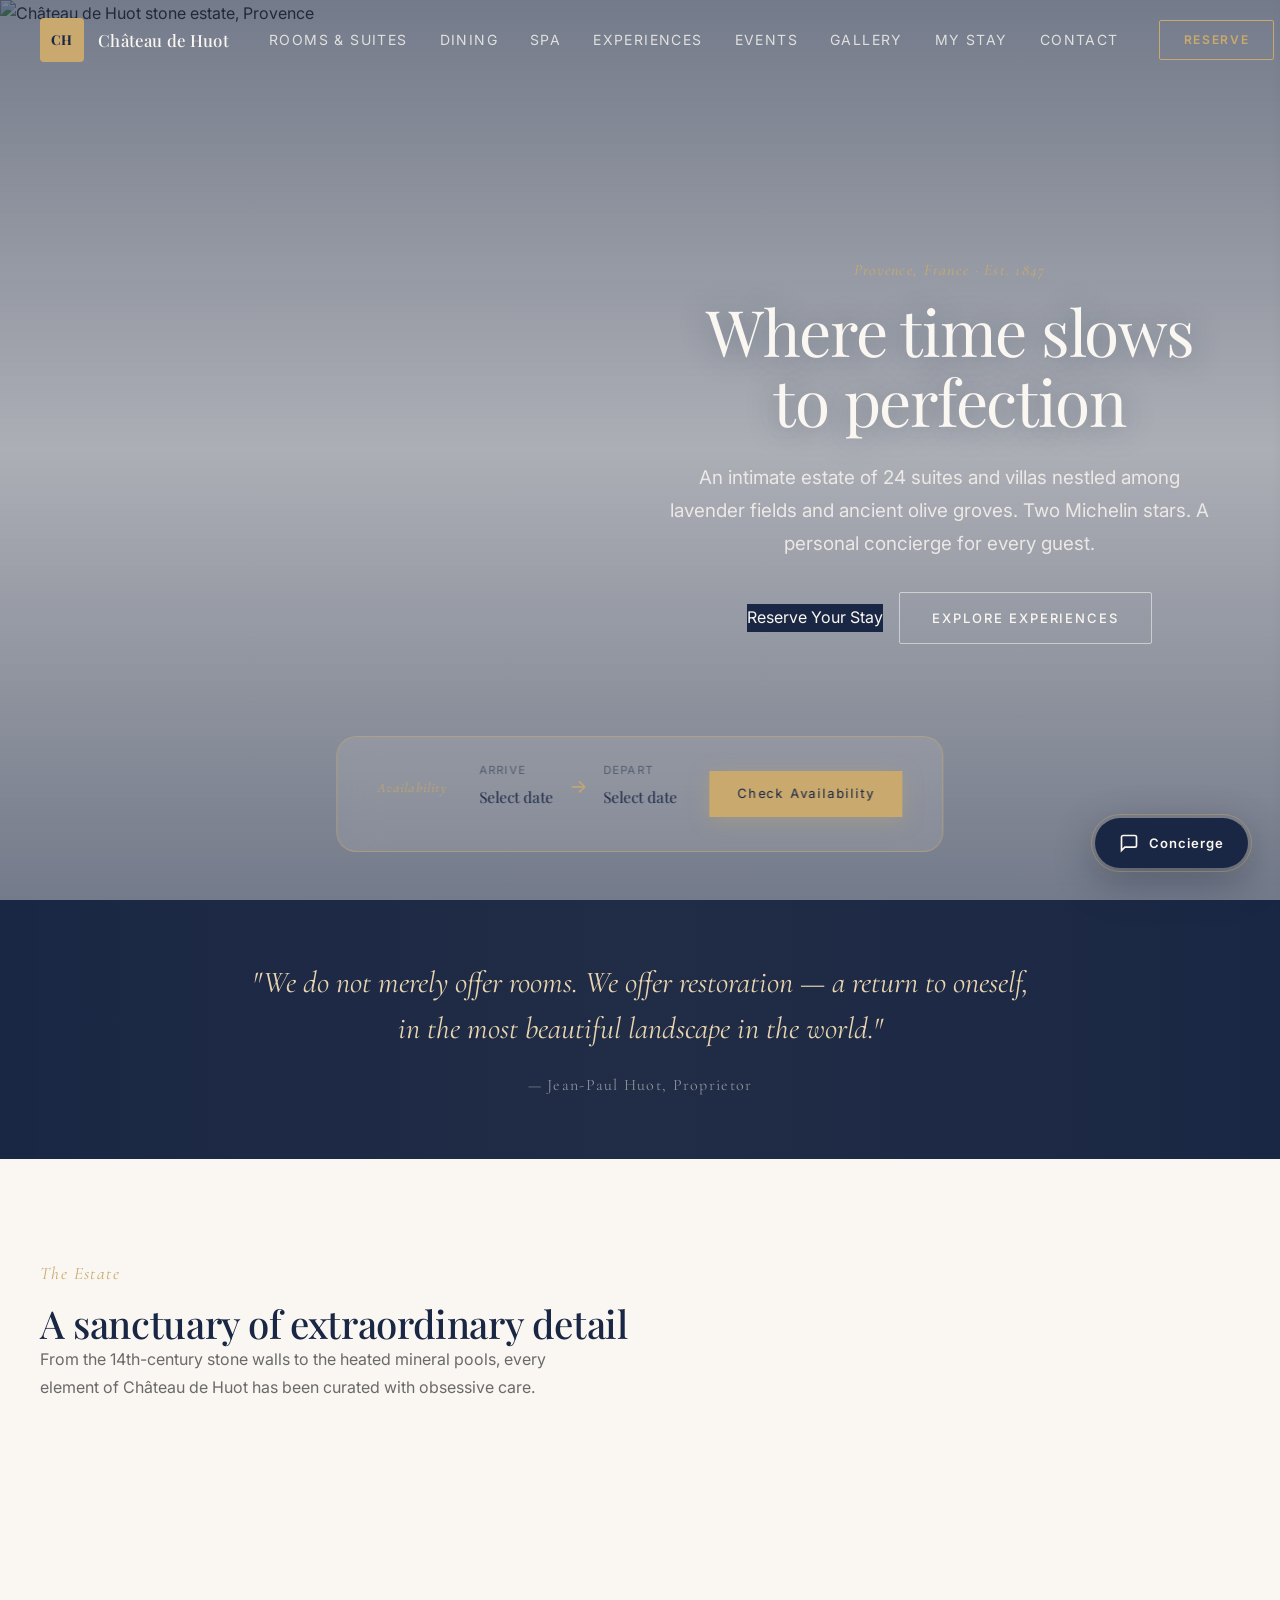
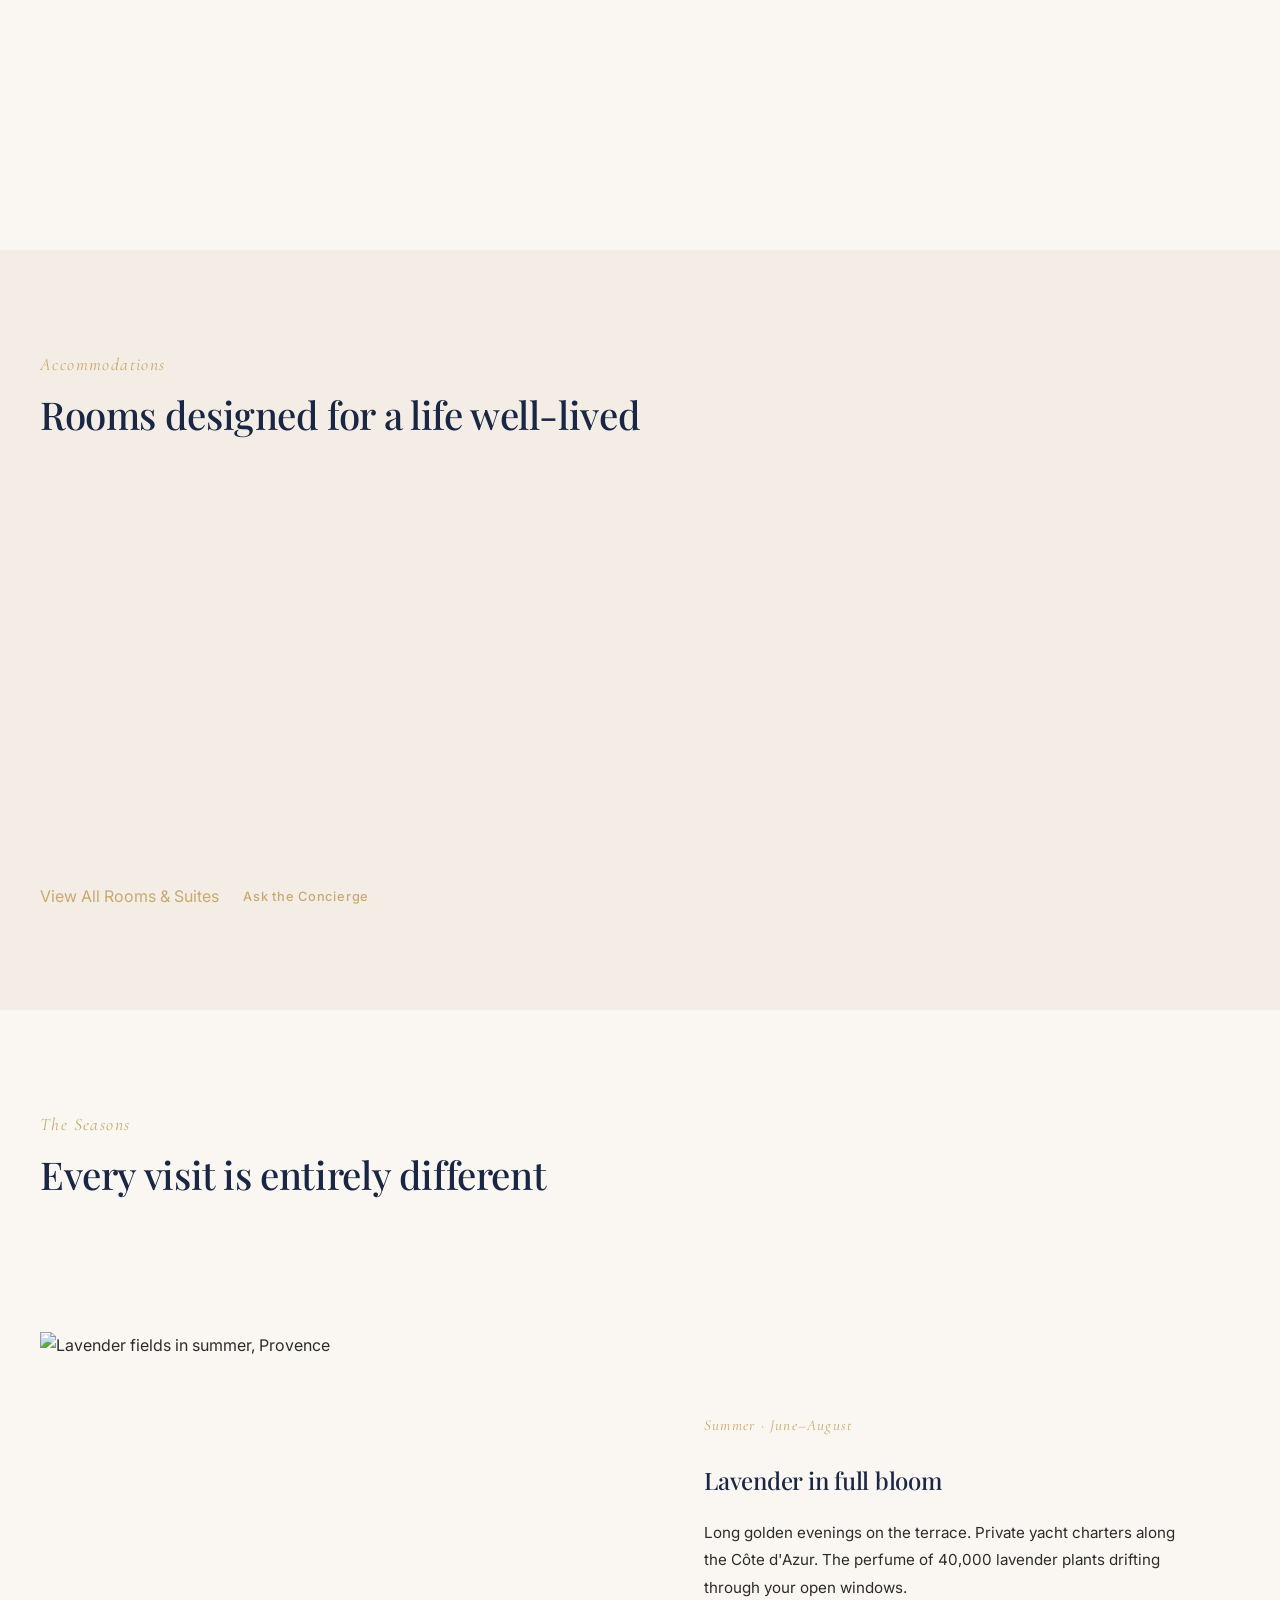
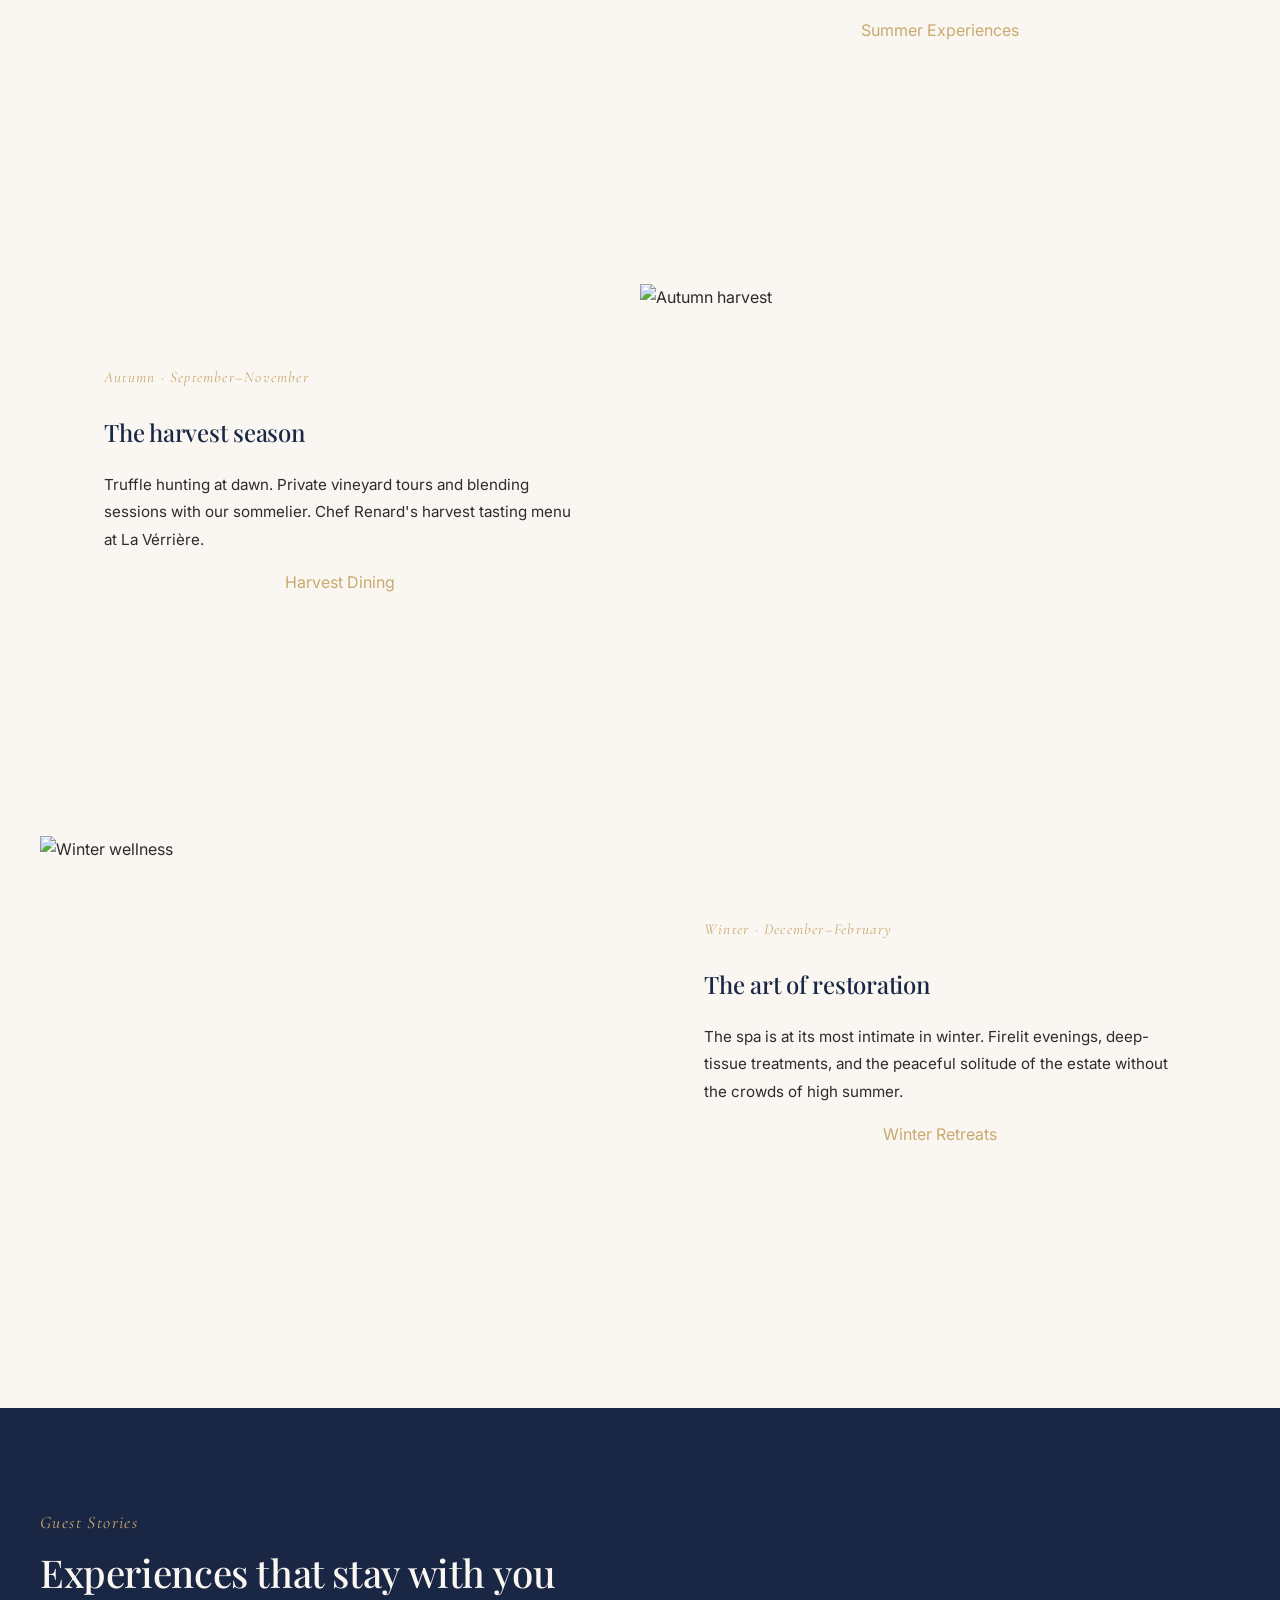
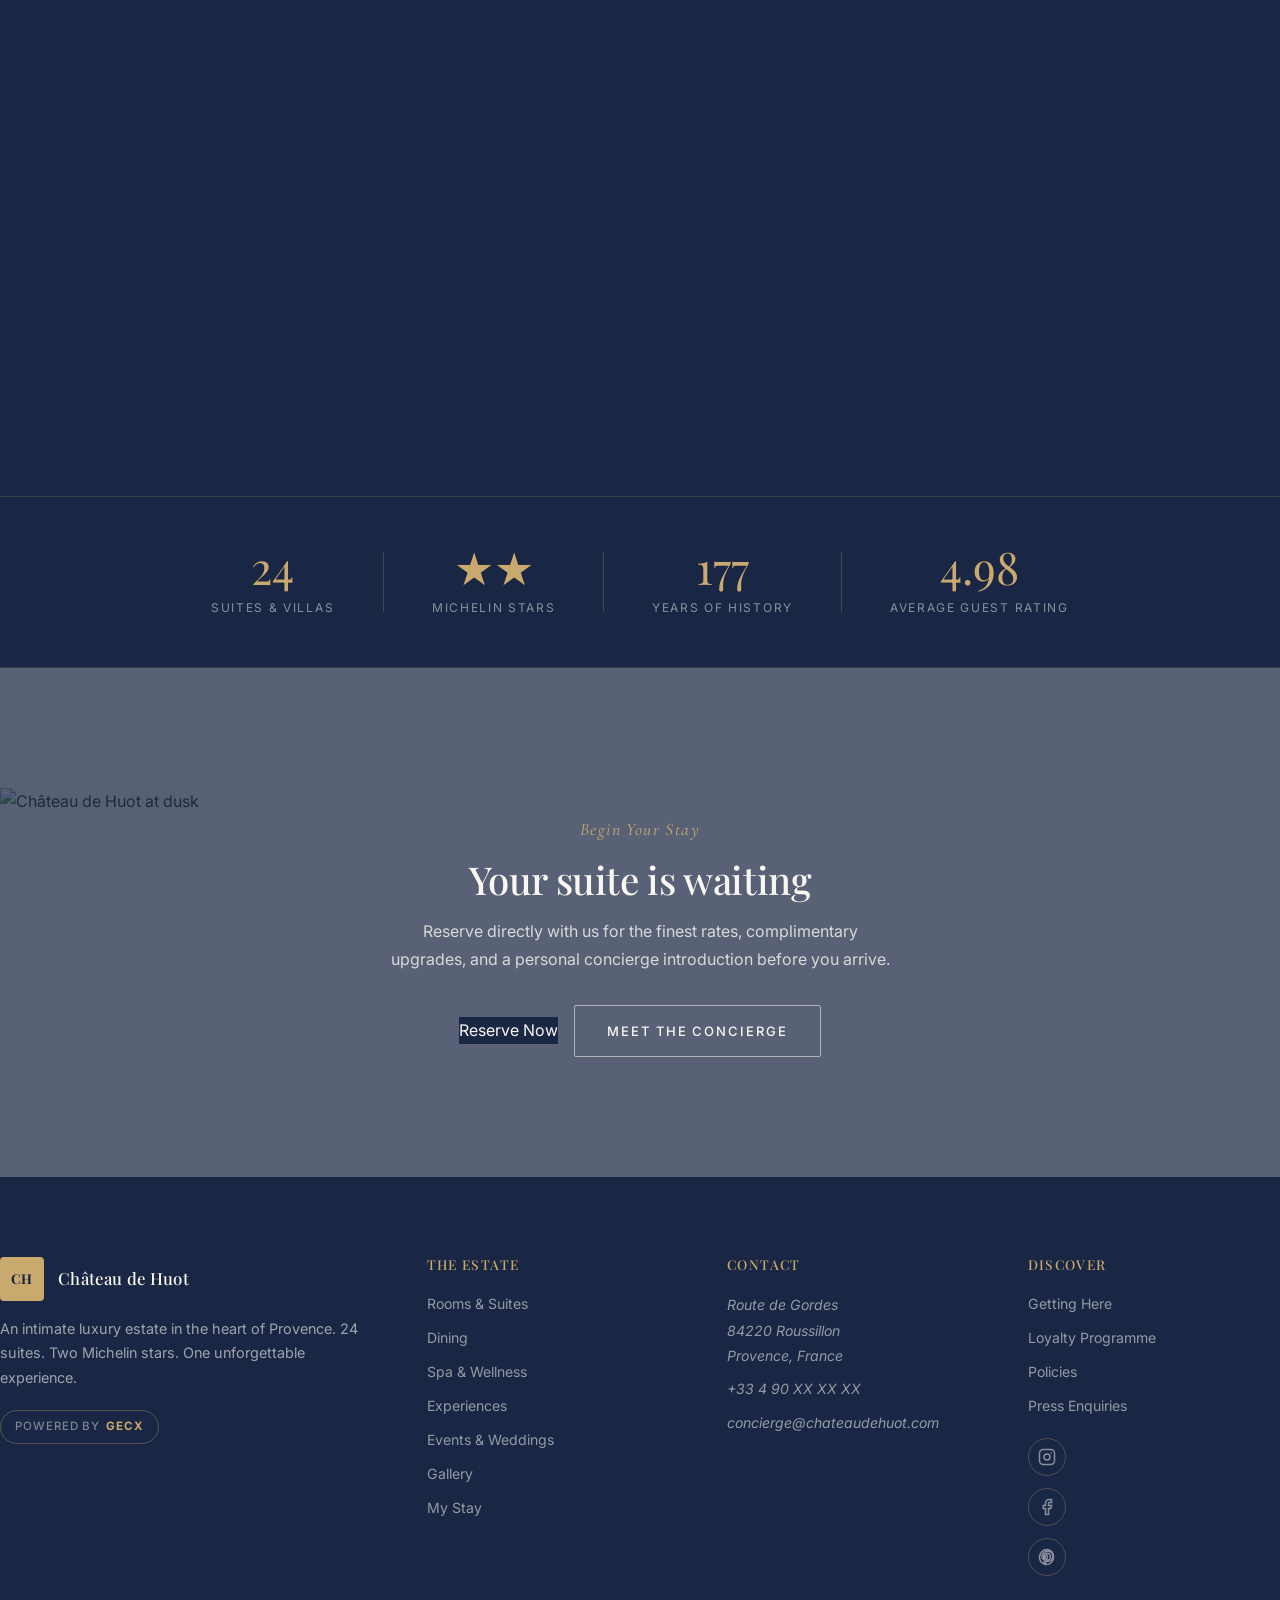
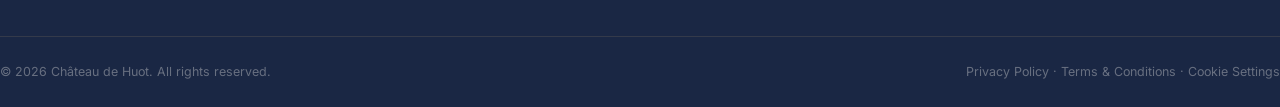
==== index.html @ 01749eaf "feat: Château de Huot demo v2 — 26 widgets, 10 flows, mystay dashboard, admin panel" ====
<!DOCTYPE html>
<html lang="en">
<head>
  <meta charset="UTF-8">
  <meta name="viewport" content="width=device-width, initial-scale=1.0">
  <title>Château de Huot — Luxury Estate, Provence</title>
  <meta name="description" content="An intimate luxury estate nestled in the hills of Provence. Timeless elegance, Michelin-starred dining, and personal concierge service.">
  <link rel="preconnect" href="https://fonts.googleapis.com">
  <link rel="preconnect" href="https://fonts.gstatic.com" crossorigin>
  <link href="https://fonts.googleapis.com/css2?family=Playfair+Display:ital,wght@0,400;0,500;0,700;1,400&family=Inter:wght@300;400;500;600&family=Cormorant+Garamond:ital,wght@0,400;0,600;1,400;1,600&display=swap" rel="stylesheet">
  <link rel="stylesheet" href="css/main.css">
  <link rel="stylesheet" href="css/components.css">
  <link rel="stylesheet" href="css/chat-widget.css">
  <link rel="stylesheet" href="css/animations.css">
</head>
<body>

  <!-- NAV -->
  <nav class="site-nav-wrapper" id="site-nav">
    <div class="nav-inner container">
      <a href="index.html" class="nav-logo">
        <span class="logo-mark">CH</span>
        <span class="logo-text">Château de Huot</span>
      </a>
      <div class="nav-links">
        <a href="rooms.html" class="nav-link">Rooms &amp; Suites</a>
        <a href="dining.html" class="nav-link">Dining</a>
        <a href="spa.html" class="nav-link">Spa</a>
        <a href="experiences.html" class="nav-link">Experiences</a>
        <a href="events.html" class="nav-link">Events</a>
        <a href="gallery.html" class="nav-link">Gallery</a>
        <a href="mystay.html" class="nav-link">My Stay</a>
        <a href="contact.html" class="nav-link">Contact</a>
      </div>
      <div class="nav-actions">
        <button class="nav-cta" data-flow="booking" data-quick="I'd like to reserve a room">Reserve</button>
        <button class="hamburger" aria-label="Menu">
          <span></span><span></span><span></span>
        </button>
      </div>
    </div>
    <div class="mobile-menu">
      <a href="rooms.html">Rooms &amp; Suites</a>
      <a href="dining.html">Dining</a>
      <a href="spa.html">Spa</a>
      <a href="experiences.html">Experiences</a>
      <a href="events.html">Events</a>
      <a href="gallery.html">Gallery</a>
      <a href="mystay.html">My Stay</a>
      <a href="contact.html">Contact</a>
      <button class="btn-gold" data-flow="booking" data-quick="I'd like to reserve a room" style="margin-top:16px;width:100%">Reserve Now</button>
    </div>
  </nav>

  <!-- HERO -->
  <section class="hero-section">
    <div class="parallax-img hero-bg">
      <img src="https://images.unsplash.com/photo-1600011689032-8b628b8a8747?w=1600&q=85&fit=crop" alt="Château de Huot stone estate, Provence">
    </div>
    <div class="hero-grain"></div>
    <div class="hero-overlay"></div>
    <div class="hero-content">
      <p class="hero-eyebrow">Provence, France · Est. 1847</p>
      <h1 class="hero-title">Where time slows<br>to perfection</h1>
      <p class="hero-subtitle" style="font-size:1.18rem">An intimate estate of 24 suites and villas nestled among lavender fields and ancient olive groves. Two Michelin stars. A personal concierge for every guest.</p>
      <div class="hero-actions">
        <button class="btn-primary" data-flow="booking" data-quick="I'd like to reserve a suite">Reserve Your Stay</button>
        <button class="btn-outline-light" data-flow="concierge" data-quick="What should I do during my stay?">Explore Experiences</button>
      </div>
    </div>
    <div class="hero-availability-card">
      <p class="avail-label">Availability</p>
      <div class="avail-dates">
        <div class="avail-date-field">
          <span class="avail-date-label">Arrive</span>
          <span class="avail-date-val">Select date</span>
        </div>
        <div class="avail-sep">→</div>
        <div class="avail-date-field">
          <span class="avail-date-label">Depart</span>
          <span class="avail-date-val">Select date</span>
        </div>
      </div>
      <button class="btn-gold" data-flow="booking" data-quick="Check availability for my dates">Check Availability</button>
    </div>
  </section>

  <!-- WELCOME STRIP -->
  <section class="welcome-strip">
    <div class="container">
      <p class="welcome-quote">"We do not merely offer rooms. We offer restoration — a return to oneself, in the most beautiful landscape in the world."</p>
      <p class="welcome-sig">— Jean-Paul Huot, Proprietor</p>
    </div>
  </section>

  <!-- PROPERTY OVERVIEW -->
  <section class="section property-overview">
    <div class="container">
      <div class="section-header reveal">
        <p class="section-label">The Estate</p>
        <h2>A sanctuary of extraordinary detail</h2>
        <p class="section-sub">From the 14th-century stone walls to the heated mineral pools, every element of Château de Huot has been curated with obsessive care.</p>
      </div>
      <div class="grid-3 gsap-stagger">
        <div class="feature-card">
          <div class="feature-icon">
            <svg width="32" height="32" viewBox="0 0 32 32" fill="none"><circle cx="16" cy="16" r="15" stroke="currentColor" stroke-width="1.5"/><path d="M8 20C8 20 10 16 16 16C22 16 24 20 24 20" stroke="currentColor" stroke-width="1.5" stroke-linecap="round"/><circle cx="16" cy="11" r="3" stroke="currentColor" stroke-width="1.5"/></svg>
          </div>
          <h3>24 Suites &amp; Villas</h3>
          <p>Each accommodation is entirely unique — from the private-pool Riviera Suite to the two-bedroom Garden Villa with its own walled terrace.</p>
        </div>
        <div class="feature-card">
          <div class="feature-icon">
            <svg width="32" height="32" viewBox="0 0 32 32" fill="none"><path d="M6 26V16L16 6L26 16V26" stroke="currentColor" stroke-width="1.5" stroke-linejoin="round"/><rect x="12" y="18" width="8" height="8" stroke="currentColor" stroke-width="1.5"/></svg>
          </div>
          <h3>Château Spa</h3>
          <p>3,000 sqm of wellness including thermal pools, hammam, Himalayan salt rooms, and a full menu of bespoke treatments using Provençal botanicals.</p>
        </div>
        <div class="feature-card">
          <div class="feature-icon">
            <svg width="32" height="32" viewBox="0 0 32 32" fill="none"><path d="M4 22L16 6L28 22" stroke="currentColor" stroke-width="1.5" stroke-linejoin="round"/><path d="M10 22V15H22V22" stroke="currentColor" stroke-width="1.5" stroke-linejoin="round"/></svg>
          </div>
          <h3>La Vérrière ★★</h3>
          <p>Two Michelin stars. Chef Émile Renard's seasonal tasting menu celebrates the ingredients of Provence with techniques refined across three continents.</p>
        </div>
      </div>
    </div>
  </section>

  <!-- ROOMS PREVIEW -->
  <section class="section rooms-preview" style="background:var(--stone-light)">
    <div class="container">
      <div class="section-header reveal">
        <p class="section-label">Accommodations</p>
        <h2>Rooms designed for a life well-lived</h2>
      </div>
      <div class="grid-3 gsap-stagger">
        <div class="room-card hover-lift">
          <div class="room-card-img hover-zoom">
            <img src="https://images.unsplash.com/photo-1631049307264-da0ec9d70304?w=800&q=80&fit=crop" alt="Riviera Suite">
            <span class="room-tag">Most requested</span>
          </div>
          <div class="room-card-body">
            <h3>Riviera Suite</h3>
            <p>Private plunge pool · Sea view · 72 sqm</p>
            <div class="room-card-footer">
              <span class="room-price">From <strong>€1,450</strong>/night</span>
              <button class="btn-text" data-flow="booking" data-quick="Tell me about the Riviera Suite">Enquire →</button>
            </div>
          </div>
        </div>
        <div class="room-card hover-lift">
          <div class="room-card-img hover-zoom">
            <img src="https://images.unsplash.com/photo-1582719478250-c89cae4dc85b?w=800&q=80&fit=crop" alt="Garden Villa">
            <span class="room-tag">Families</span>
          </div>
          <div class="room-card-body">
            <h3>Garden Villa</h3>
            <p>Private walled garden · 2 bedrooms · 95 sqm</p>
            <div class="room-card-footer">
              <span class="room-price">From <strong>€1,150</strong>/night</span>
              <button class="btn-text" data-flow="booking" data-quick="Tell me about the Garden Villa">Enquire →</button>
            </div>
          </div>
        </div>
        <div class="room-card hover-lift">
          <div class="room-card-img hover-zoom">
            <img src="https://images.unsplash.com/photo-1611892440504-42a792e24d32?w=800&q=80&fit=crop" alt="Atelier Loft">
            <span class="room-tag">Boutique</span>
          </div>
          <div class="room-card-body">
            <h3>Atelier Loft</h3>
            <p>Harbor view · Loft design · 58 sqm</p>
            <div class="room-card-footer">
              <span class="room-price">From <strong>€980</strong>/night</span>
              <button class="btn-text" data-flow="booking" data-quick="Tell me about the Atelier Loft">Enquire →</button>
            </div>
          </div>
        </div>
      </div>
      <div class="section-cta reveal">
        <a href="rooms.html" class="btn-outline">View All Rooms &amp; Suites</a>
        <button class="btn-text-gold" data-flow="booking" data-quick="Help me choose the right room">Ask the Concierge</button>
      </div>
    </div>
  </section>

  <!-- SEASONAL HIGHLIGHTS -->
  <section class="section seasonal">
    <div class="container">
      <div class="section-header reveal">
        <p class="section-label">The Seasons</p>
        <h2>Every visit is entirely different</h2>
      </div>
      <div class="alt-rows">
        <div class="alt-row reveal">
          <div class="alt-row-img hover-zoom">
            <img src="https://images.unsplash.com/photo-1499578124509-1611b77778c8?w=900&q=80&fit=crop" alt="Lavender fields in summer, Provence">
          </div>
          <div class="alt-row-content">
            <p class="section-label">Summer · June–August</p>
            <h3>Lavender in full bloom</h3>
            <p>Long golden evenings on the terrace. Private yacht charters along the Côte d'Azur. The perfume of 40,000 lavender plants drifting through your open windows.</p>
            <button class="btn-outline" data-flow="concierge" data-quick="What summer experiences are available?">Summer Experiences</button>
          </div>
        </div>
        <div class="alt-row alt-row--reverse reveal">
          <div class="alt-row-img hover-zoom">
            <img src="https://images.unsplash.com/photo-1504280390367-361c6d9f38f4?w=900&q=80&fit=crop" alt="Autumn harvest">
          </div>
          <div class="alt-row-content">
            <p class="section-label">Autumn · September–November</p>
            <h3>The harvest season</h3>
            <p>Truffle hunting at dawn. Private vineyard tours and blending sessions with our sommelier. Chef Renard's harvest tasting menu at La Vérrière.</p>
            <button class="btn-outline" data-flow="dining" data-quick="Tell me about the autumn harvest menu">Harvest Dining</button>
          </div>
        </div>
        <div class="alt-row reveal">
          <div class="alt-row-img hover-zoom">
            <img src="https://images.unsplash.com/photo-1540555700478-4be289fbecef?w=900&q=80&fit=crop" alt="Winter wellness">
          </div>
          <div class="alt-row-content">
            <p class="section-label">Winter · December–February</p>
            <h3>The art of restoration</h3>
            <p>The spa is at its most intimate in winter. Firelit evenings, deep-tissue treatments, and the peaceful solitude of the estate without the crowds of high summer.</p>
            <button class="btn-outline" data-flow="spa" data-quick="Tell me about winter spa retreats">Winter Retreats</button>
          </div>
        </div>
      </div>
    </div>
  </section>

  <!-- TESTIMONIALS -->
  <section class="section testimonials" style="background:var(--navy)">
    <div class="container">
      <div class="section-header reveal" style="--heading-color:#FAF7F2">
        <p class="section-label" style="color:var(--gold)">Guest Stories</p>
        <h2 style="color:var(--cream)">Experiences that stay with you</h2>
      </div>
      <div class="grid-3 gsap-stagger gsap-testimonials">
        <div class="testimonial-card">
          <div class="stars">★★★★★</div>
          <p class="testimonial-quote">"The most transcendent stay of my life. Every detail anticipates what you need before you know you need it. The staff remember your name, your preferences, your stories."</p>
          <div class="testimonial-guest">
            <div class="guest-avatar">SM</div>
            <div>
              <p class="guest-name">Sophie M.</p>
              <p class="guest-meta">Paris · Riviera Suite · June 2025</p>
            </div>
          </div>
        </div>
        <div class="testimonial-card">
          <div class="stars">★★★★★</div>
          <p class="testimonial-quote">"The Riviera Suite private pool at dawn, the mist over the lavender, a glass of cold rosé — there are no words. This is what travel is supposed to feel like."</p>
          <div class="testimonial-guest">
            <div class="guest-avatar">JT</div>
            <div>
              <p class="guest-name">James T.</p>
              <p class="guest-meta">London · Garden Villa · August 2025</p>
            </div>
          </div>
        </div>
        <div class="testimonial-card">
          <div class="stars">★★★★★</div>
          <p class="testimonial-quote">"Impeccable in every dimension. Chef Renard's tasting menu is the finest meal I have eaten in twenty years of serious dining. We will return every year without question."</p>
          <div class="testimonial-guest">
            <div class="guest-avatar">ML</div>
            <div>
              <p class="guest-name">Mei L.</p>
              <p class="guest-meta">Singapore · Atelier Loft · September 2025</p>
            </div>
          </div>
        </div>
      </div>
    </div>
  </section>

  <!-- STATS BAR -->
  <section class="stats-bar">
    <div class="container">
      <div class="stat-item reveal">
        <span class="stat-number">24</span>
        <span class="stat-label">Suites &amp; Villas</span>
      </div>
      <div class="stat-sep"></div>
      <div class="stat-item reveal">
        <span class="stat-number">★★</span>
        <span class="stat-label">Michelin Stars</span>
      </div>
      <div class="stat-sep"></div>
      <div class="stat-item reveal">
        <span class="stat-number">177</span>
        <span class="stat-label">Years of History</span>
      </div>
      <div class="stat-sep"></div>
      <div class="stat-item reveal">
        <span class="stat-number">4.98</span>
        <span class="stat-label">Average Guest Rating</span>
      </div>
    </div>
  </section>

  <!-- CTA BANNER -->
  <section class="cta-banner">
    <div class="parallax-img cta-banner-bg">
      <img src="https://images.unsplash.com/photo-1564501049412-61c2a3083791?w=1600&q=85&fit=crop" alt="Château de Huot at dusk">
    </div>
    <div class="cta-banner-overlay"></div>
    <div class="cta-banner-content container">
      <p class="section-label" style="color:var(--gold)">Begin Your Stay</p>
      <h2 style="color:var(--cream)">Your suite is waiting</h2>
      <p style="color:rgba(250,247,242,0.8);max-width:500px;margin:16px auto 32px">Reserve directly with us for the finest rates, complimentary upgrades, and a personal concierge introduction before you arrive.</p>
      <div class="hero-actions" style="justify-content:center">
        <button class="btn-primary" data-flow="booking" data-quick="I'd like to reserve a suite">Reserve Now</button>
        <button class="btn-outline-light" data-flow="concierge" data-quick="Tell me more about the estate">Meet the Concierge</button>
      </div>
    </div>
  </section>

  <!-- FOOTER -->
  <footer class="site-footer">
    <div class="footer-top container">
      <div class="footer-col footer-brand">
        <div class="nav-logo" style="margin-bottom:16px">
          <span class="logo-mark">CH</span>
          <span class="logo-text" style="color:var(--cream)">Château de Huot</span>
        </div>
        <p style="color:rgba(250,247,242,0.6);font-size:0.9rem;line-height:1.7">An intimate luxury estate in the heart of Provence. 24 suites. Two Michelin stars. One unforgettable experience.</p>
        <div class="gecx-badge">Powered by <strong>GECX</strong></div>
      </div>
      <div class="footer-col">
        <h4 class="footer-heading">The Estate</h4>
        <nav class="footer-nav">
          <a href="rooms.html">Rooms &amp; Suites</a>
          <a href="dining.html">Dining</a>
          <a href="spa.html">Spa &amp; Wellness</a>
          <a href="experiences.html">Experiences</a>
          <a href="events.html">Events &amp; Weddings</a>
          <a href="gallery.html">Gallery</a>
          <a href="mystay.html">My Stay</a>
        </nav>
      </div>
      <div class="footer-col">
        <h4 class="footer-heading">Contact</h4>
        <address class="footer-address">
          <p>Route de Gordes<br>84220 Roussillon<br>Provence, France</p>
          <p>+33 4 90 XX XX XX</p>
          <p>concierge@chateaudehuot.com</p>
        </address>
      </div>
      <div class="footer-col">
        <h4 class="footer-heading">Discover</h4>
        <nav class="footer-nav">
          <a href="contact.html">Getting Here</a>
          <a href="#" data-flow="support" data-quick="Tell me about your loyalty programme">Loyalty Programme</a>
          <a href="#" data-flow="support" data-quick="What is your cancellation policy?">Policies</a>
          <a href="contact.html">Press Enquiries</a>
        </nav>
        <div class="footer-social">
          <a href="#" aria-label="Instagram" class="social-link">
            <svg width="18" height="18" viewBox="0 0 24 24" fill="none" stroke="currentColor" stroke-width="2"><rect x="2" y="2" width="20" height="20" rx="5"/><circle cx="12" cy="12" r="4"/><circle cx="17.5" cy="6.5" r="1" fill="currentColor" stroke="none"/></svg>
          </a>
          <a href="#" aria-label="Facebook" class="social-link">
            <svg width="18" height="18" viewBox="0 0 24 24" fill="none" stroke="currentColor" stroke-width="2"><path d="M18 2h-3a5 5 0 00-5 5v3H7v4h3v8h4v-8h3l1-4h-4V7a1 1 0 011-1h3z"/></svg>
          </a>
          <a href="#" aria-label="Pinterest" class="social-link">
            <svg width="18" height="18" viewBox="0 0 24 24" fill="none" stroke="currentColor" stroke-width="2"><path d="M12 2C6.48 2 2 6.48 2 12c0 4.24 2.65 7.86 6.39 9.29-.09-.78-.17-1.98.04-2.83.18-.77 1.22-5.18 1.22-5.18s-.31-.62-.31-1.55c0-1.45.84-2.54 1.89-2.54.89 0 1.32.67 1.32 1.47 0 .9-.57 2.24-.87 3.48-.25 1.04.52 1.88 1.54 1.88 1.85 0 3.27-1.95 3.27-4.76 0-2.49-1.79-4.23-4.34-4.23-2.96 0-4.69 2.22-4.69 4.51 0 .89.34 1.85.77 2.37.08.1.09.19.07.29-.08.33-.26 1.04-.29 1.18-.05.19-.16.23-.37.14-1.39-.65-2.26-2.68-2.26-4.32 0-3.51 2.55-6.74 7.36-6.74 3.86 0 6.86 2.75 6.86 6.42 0 3.83-2.41 6.91-5.76 6.91-1.13 0-2.19-.59-2.55-1.28l-.69 2.59c-.25.96-.93 2.17-1.39 2.9.05.01.1.02.15.03.47.08.96.12 1.45.12 5.52 0 10-4.48 10-10S17.52 2 12 2z"/></svg>
          </a>
        </div>
      </div>
    </div>
    <div class="footer-bottom container">
      <p>© 2026 Château de Huot. All rights reserved.</p>
      <p>Privacy Policy · Terms &amp; Conditions · Cookie Settings</p>
    </div>
  </footer>

  <!-- CHAT WIDGET -->
  <button class="chat-launcher" id="chat-launcher" aria-label="Open concierge chat">
    <svg width="20" height="20" viewBox="0 0 24 24" fill="none" stroke="currentColor" stroke-width="2"><path d="M21 15a2 2 0 01-2 2H7l-4 4V5a2 2 0 012-2h14a2 2 0 012 2z"/></svg>
    <span>Concierge</span>
  </button>

  <div class="chat-panel" id="chat-panel" aria-hidden="true" role="dialog" aria-label="Château de Huot Concierge">
    <div class="chat-header">
      <div class="chat-header-brand">
        <div class="chat-avatar">
          <svg width="20" height="20" viewBox="0 0 24 24" fill="none" stroke="currentColor" stroke-width="1.5"><path d="M3 9l9-7 9 7v11a2 2 0 01-2 2H5a2 2 0 01-2-2z"/><polyline points="9 22 9 12 15 12 15 22"/></svg>
        </div>
        <div class="chat-header-info">
          <span class="chat-hotel-name">Château de Huot</span>
          <span class="chat-status"><span class="status-dot"></span>Personal Concierge</span>
        </div>
      </div>
      <button class="chat-close" id="chat-close" aria-label="Close">
        <svg width="18" height="18" viewBox="0 0 24 24" fill="none" stroke="currentColor" stroke-width="2"><line x1="18" y1="6" x2="6" y2="18"/><line x1="6" y1="6" x2="18" y2="18"/></svg>
      </button>
    </div>
    <div class="chat-quick-chips">
      <button data-flow="booking" data-quick="I'd like to reserve a suite" class="quick-chip">Reserve a suite</button>
      <button data-flow="dining" data-quick="Book dinner for two this evening" class="quick-chip">Book dinner</button>
      <button data-flow="spa" data-quick="I'd like a spa treatment" class="quick-chip">Spa treatments</button>
      <button data-flow="concierge" data-quick="What should I do today?" class="quick-chip">Plan my day</button>
      <button data-flow="modify" data-quick="I need to modify my reservation" class="quick-chip">Modify booking</button>
      <button data-flow="service" data-quick="I'd like to order room service" class="quick-chip">Room service</button>
      <button data-flow="explore" data-quick="What's nearby to explore?" class="quick-chip">Explore nearby</button>
      <button data-flow="vip" data-quick="Welcome back" class="quick-chip">VIP welcome</button>
    </div>
    <div class="chat-messages" id="chat-messages">
      <div class="msg-bot">
        <p>Good evening. I am Élise, your personal concierge at Château de Huot. How may I make your stay exceptional today?</p>
      </div>
    </div>
    <div class="chat-input-area">
      <input type="text" id="chat-input" placeholder="Ask anything…" autocomplete="off">
      <button id="chat-send" class="chat-send-btn" aria-label="Send">
        <svg width="16" height="16" viewBox="0 0 24 24" fill="none" stroke="currentColor" stroke-width="2.5"><line x1="22" y1="2" x2="11" y2="13"/><polygon points="22 2 15 22 11 13 2 9 22 2"/></svg>
      </button>
    </div>
  </div>

  <!-- SCRIPTS -->
  <script src="https://cdnjs.cloudflare.com/ajax/libs/gsap/3.12.5/gsap.min.js"></script>
  <script src="https://cdnjs.cloudflare.com/ajax/libs/gsap/3.12.5/ScrollTrigger.min.js"></script>
  <script src="js/widgets.js"></script>
  <script src="js/demo-flows.js"></script>
  <script src="js/chat-engine.js"></script>
  <script src="js/main.js"></script>
  <script src="js/demo-controls.js"></script>
</body>
</html>
---- css/main.css ----
/* ==========================================================================
   Château de Huot — main.css
   Brand tokens, reset, typography, layout system
   ========================================================================== */

/* --------------------------------------------------------------------------
   Google Fonts Import
   -------------------------------------------------------------------------- */
@import url('https://fonts.googleapis.com/css2?family=Playfair+Display:ital,wght@0,400;0,500;0,700;1,400;1,500&family=Inter:wght@300;400;500;600&family=Cormorant+Garamond:ital,wght@0,400;0,600;1,400;1,600&display=swap');

/* --------------------------------------------------------------------------
   CSS Custom Properties — Brand Tokens
   -------------------------------------------------------------------------- */
:root {
  /* Color palette */
  --gold:           #C9A96E;
  --gold-light:     #E8D5B0;
  --gold-dark:      #9E7A4A;
  --stone:          #E8DDD0;
  --stone-light:    #F3EDE5;
  --navy:           #1A2744;
  --navy-mid:       #243360;
  --sage:           #7B9E87;
  --sage-light:     #A8C5B2;
  --cream:          #FAF7F2;
  --charcoal:       #2C2C2C;

  /* Typography */
  --font-heading:   'Playfair Display', Georgia, serif;
  --font-body:      'Inter', -apple-system, BlinkMacSystemFont, sans-serif;
  --font-caption:   'Cormorant Garamond', Georgia, serif;

  /* Spacing scale */
  --space-xs:       4px;
  --space-sm:       8px;
  --space-md:       16px;
  --space-lg:       24px;
  --space-xl:       40px;
  --space-2xl:      64px;
  --space-3xl:      100px;

  /* Layout */
  --max-width:      1280px;
  --container-pad: 40px;

  /* Radii */
  --radius:         12px;
  --radius-lg:      20px;
  --radius-sm:      6px;
  --radius-pill:    999px;

  /* Shadows */
  --shadow:         0 20px 60px rgba(26, 39, 68, 0.15);
  --shadow-sm:      0 4px 20px rgba(26, 39, 68, 0.08);
  --shadow-lg:      0 40px 100px rgba(26, 39, 68, 0.22);
  --shadow-gold:    0 8px 32px rgba(201, 169, 110, 0.3);

  /* Transitions */
  --transition:     240ms ease;
  --transition-slow: 500ms ease;
  --transition-spring: 400ms cubic-bezier(0.34, 1.56, 0.64, 1);

  /* Z-index scale */
  --z-base:         1;
  --z-card:         10;
  --z-nav:          100;
  --z-modal:        200;
  --z-widget:       300;
  --z-toast:        400;
}

/* --------------------------------------------------------------------------
   CSS Reset
   -------------------------------------------------------------------------- */
*,
*::before,
*::after {
  box-sizing: border-box;
  margin: 0;
  padding: 0;
}

html {
  scroll-behavior: smooth;
  -webkit-text-size-adjust: 100%;
  font-size: 16px;
}

body {
  font-family: var(--font-body);
  font-weight: 400;
  color: var(--charcoal);
  background-color: var(--cream);
  line-height: 1.7;
  -webkit-font-smoothing: antialiased;
  -moz-osx-font-smoothing: grayscale;
  overflow-x: hidden;
}

img,
picture,
video,
canvas,
svg {
  display: block;
  max-width: 100%;
}

input,
button,
textarea,
select {
  font: inherit;
}

p,
h1,
h2,
h3,
h4,
h5,
h6 {
  overflow-wrap: break-word;
}

ul,
ol {
  list-style: none;
}

a {
  color: inherit;
  text-decoration: none;
}

button {
  cursor: pointer;
  border: none;
  background: none;
}

/* --------------------------------------------------------------------------
   Typography
   -------------------------------------------------------------------------- */

h1,
h2,
h3,
h4,
h5,
h6 {
  font-family: var(--font-heading);
  font-weight: 500;
  line-height: 1.15;
  color: var(--navy);
  letter-spacing: -0.01em;
}

h1 {
  font-size: clamp(3rem, 5vw, 5rem);
  font-weight: 400;
  letter-spacing: -0.02em;
  line-height: 1.08;
}

h2 {
  font-size: clamp(2rem, 3vw, 3rem);
  font-weight: 500;
  line-height: 1.12;
}

h3 {
  font-size: 1.5rem;
  font-weight: 500;
}

h4 {
  font-size: 1.25rem;
  font-weight: 500;
}

h5 {
  font-size: 1.1rem;
  font-weight: 600;
  letter-spacing: 0.02em;
}

h6 {
  font-size: 0.95rem;
  font-weight: 600;
  letter-spacing: 0.04em;
  text-transform: uppercase;
}

p {
  font-size: 1rem;
  line-height: 1.75;
  color: var(--charcoal);
  font-weight: 400;
}

.lead {
  font-size: 1.2rem;
  font-weight: 300;
  line-height: 1.8;
  color: var(--charcoal);
  opacity: 0.85;
}

/* Cormorant Garamond caption/italic class */
.italic-caption {
  font-family: var(--font-caption);
  font-style: italic;
  font-size: 1.05rem;
  color: var(--charcoal);
  line-height: 1.6;
  letter-spacing: 0.02em;
}

/* Section label — appears above section headings */
.section-label {
  display: block;
  font-family: var(--font-caption);
  font-style: italic;
  font-size: 1.1rem;
  color: var(--gold);
  letter-spacing: 0.08em;
  margin-bottom: 12px;
  font-weight: 400;
}

/* Gold text utility */
.text-gold {
  color: var(--gold);
}

/* Navy text utility */
.text-navy {
  color: var(--navy);
}

/* Cream text utility */
.text-cream {
  color: var(--cream);
}

/* Muted text */
.text-muted {
  color: var(--charcoal);
  opacity: 0.6;
}

/* Centered text */
.text-center {
  text-align: center;
}

/* --------------------------------------------------------------------------
   Layout System
   -------------------------------------------------------------------------- */

.container {
  max-width: var(--max-width);
  margin-left: auto;
  margin-right: auto;
  padding-left: var(--container-pad);
  padding-right: var(--container-pad);
}

.container--narrow {
  max-width: 860px;
  margin-left: auto;
  margin-right: auto;
  padding-left: var(--container-pad);
  padding-right: var(--container-pad);
}

.container--wide {
  max-width: 1440px;
  margin-left: auto;
  margin-right: auto;
  padding-left: var(--container-pad);
  padding-right: var(--container-pad);
}

.section {
  padding-top: var(--space-3xl);
  padding-bottom: var(--space-3xl);
}

.section--sm {
  padding-top: 60px;
  padding-bottom: 60px;
}

.section--lg {
  padding-top: 140px;
  padding-bottom: 140px;
}

/* --------------------------------------------------------------------------
   Grid Utilities
   -------------------------------------------------------------------------- */

.grid-2 {
  display: grid;
  grid-template-columns: repeat(auto-fit, minmax(min(100%, 500px), 1fr));
  gap: 32px;
}

.grid-3 {
  display: grid;
  grid-template-columns: repeat(auto-fit, minmax(min(100%, 300px), 1fr));
  gap: 28px;
}

.grid-4 {
  display: grid;
  grid-template-columns: repeat(auto-fit, minmax(min(100%, 240px), 1fr));
  gap: 24px;
}

/* Fixed-column grids for intentional layouts */
.grid-2--fixed {
  display: grid;
  grid-template-columns: 1fr 1fr;
  gap: 32px;
}

.grid-3--fixed {
  display: grid;
  grid-template-columns: 1fr 1fr 1fr;
  gap: 28px;
}

/* Flex helpers */
.flex {
  display: flex;
}

.flex-center {
  display: flex;
  align-items: center;
  justify-content: center;
}

.flex-between {
  display: flex;
  align-items: center;
  justify-content: space-between;
}

.flex-col {
  display: flex;
  flex-direction: column;
}

.gap-sm { gap: 8px; }
.gap-md { gap: 16px; }
.gap-lg { gap: 24px; }
.gap-xl { gap: 40px; }

/* --------------------------------------------------------------------------
   Reveal Animations
   -------------------------------------------------------------------------- */

.reveal {
  opacity: 0;
  transform: translateY(30px);
  transition: opacity 600ms ease, transform 600ms ease;
  will-change: opacity, transform;
}

.reveal.is-visible {
  opacity: 1;
  transform: translateY(0);
}

.reveal--delay-1 { transition-delay: 100ms; }
.reveal--delay-2 { transition-delay: 200ms; }
.reveal--delay-3 { transition-delay: 300ms; }
.reveal--delay-4 { transition-delay: 400ms; }
.reveal--delay-5 { transition-delay: 500ms; }

/* --------------------------------------------------------------------------
   Button System
   -------------------------------------------------------------------------- */

/* Shared button base */
.btn {
  display: inline-flex;
  align-items: center;
  justify-content: center;
  gap: 8px;
  padding: 14px 32px;
  border-radius: 2px;
  font-family: var(--font-body);
  font-size: 0.8125rem;
  font-weight: 500;
  letter-spacing: 0.15em;
  text-transform: uppercase;
  cursor: pointer;
  transition: background-color var(--transition),
              color var(--transition),
              border-color var(--transition),
              transform var(--transition),
              box-shadow var(--transition);
  white-space: nowrap;
  border: 1px solid transparent;
  text-decoration: none;
}

.btn:hover {
  transform: translateY(-1px);
}

.btn:active {
  transform: translateY(0);
}

/* Primary button — navy background */
.btn-primary {
  background-color: var(--navy);
  color: var(--cream);
  border-color: var(--navy);
}

.btn-primary:hover {
  background-color: var(--gold);
  border-color: var(--gold);
  color: var(--navy);
  box-shadow: var(--shadow-gold);
}

/* Gold button */
.btn-gold {
  background-color: var(--gold);
  color: var(--navy);
  border-color: var(--gold);
}

.btn-gold:hover {
  background-color: var(--gold-dark);
  border-color: var(--gold-dark);
  color: var(--cream);
  box-shadow: var(--shadow-gold);
}

/* Outline button */
.btn-outline {
  background-color: transparent;
  color: var(--gold);
  border-color: var(--gold);
}

.btn-outline:hover {
  background-color: var(--gold);
  color: var(--navy);
  box-shadow: var(--shadow-gold);
}

/* Outline cream (for dark backgrounds) */
.btn-outline-cream {
  background-color: transparent;
  color: var(--cream);
  border-color: rgba(250, 247, 242, 0.5);
}

.btn-outline-cream:hover {
  background-color: var(--cream);
  color: var(--navy);
  border-color: var(--cream);
}

/* Small button modifier */
.btn--sm {
  padding: 10px 24px;
  font-size: 0.75rem;
}

/* Large button modifier */
.btn--lg {
  padding: 18px 44px;
  font-size: 0.875rem;
}

/* --------------------------------------------------------------------------
   Dividers & Decorative Elements
   -------------------------------------------------------------------------- */

.gold-line {
  display: block;
  width: 60px;
  height: 1px;
  background-color: var(--gold);
  margin: 20px auto;
}

.gold-line--left {
  margin-left: 0;
}

.section-header {
  margin-bottom: 64px;
}

.section-header--center {
  text-align: center;
}

.section-header--center .gold-line {
  margin: 20px auto;
}

/* --------------------------------------------------------------------------
   Utility Classes
   -------------------------------------------------------------------------- */

.sr-only {
  position: absolute;
  width: 1px;
  height: 1px;
  padding: 0;
  margin: -1px;
  overflow: hidden;
  clip: rect(0, 0, 0, 0);
  white-space: nowrap;
  border: 0;
}

.overflow-hidden { overflow: hidden; }
.relative        { position: relative; }
.absolute        { position: absolute; }

.mb-0  { margin-bottom: 0; }
.mb-sm { margin-bottom: 8px; }
.mb-md { margin-bottom: 16px; }
.mb-lg { margin-bottom: 24px; }
.mb-xl { margin-bottom: 40px; }

.mt-0  { margin-top: 0; }
.mt-sm { margin-top: 8px; }
.mt-md { margin-top: 16px; }
.mt-lg { margin-top: 24px; }
.mt-xl { margin-top: 40px; }

/* Aspect ratios */
.ratio-16-9 {
  aspect-ratio: 16 / 9;
  overflow: hidden;
}

.ratio-4-3 {
  aspect-ratio: 4 / 3;
  overflow: hidden;
}

.ratio-square {
  aspect-ratio: 1 / 1;
  overflow: hidden;
}

/* Object fit */
.img-cover {
  width: 100%;
  height: 100%;
  object-fit: cover;
}

/* --------------------------------------------------------------------------
   Background Utilities
   -------------------------------------------------------------------------- */

.bg-cream        { background-color: var(--cream); }
.bg-stone-light  { background-color: var(--stone-light); }
.bg-stone        { background-color: var(--stone); }
.bg-navy         { background-color: var(--navy); color: var(--cream); }
.bg-navy-mid     { background-color: var(--navy-mid); color: var(--cream); }

/* --------------------------------------------------------------------------
   Responsive Breakpoints
   -------------------------------------------------------------------------- */

@media (max-width: 1024px) {
  :root {
    --container-pad: 32px;
    --space-3xl: 80px;
  }

  .grid-4 {
    grid-template-columns: repeat(auto-fit, minmax(min(100%, 200px), 1fr));
  }

  .grid-2--fixed {
    grid-template-columns: 1fr;
  }

  .grid-3--fixed {
    grid-template-columns: 1fr 1fr;
  }
}

@media (max-width: 768px) {
  :root {
    --container-pad: 24px;
    --space-3xl: 64px;
  }

  .section {
    padding-top: 64px;
    padding-bottom: 64px;
  }

  .grid-2 {
    grid-template-columns: 1fr;
  }

  .grid-3 {
    grid-template-columns: 1fr;
  }

  .grid-4 {
    grid-template-columns: repeat(auto-fit, minmax(min(100%, 180px), 1fr));
  }

  .grid-3--fixed {
    grid-template-columns: 1fr;
  }

  h1 {
    font-size: clamp(2.25rem, 8vw, 3.5rem);
  }

  h2 {
    font-size: clamp(1.75rem, 6vw, 2.5rem);
  }

  .btn {
    padding: 13px 28px;
  }

  .section-header {
    margin-bottom: 40px;
  }
}

@media (max-width: 480px) {
  :root {
    --container-pad: 20px;
  }

  .grid-4 {
    grid-template-columns: 1fr 1fr;
  }
}
---- css/components.css ----
/* ==========================================================================
   Château de Huot — components.css
   Nav, footer, cards, page sections
   ========================================================================== */

/* --------------------------------------------------------------------------
   HERO GRAIN TEXTURE OVERLAY
   Adds depth and film-like texture to hero — prevents the flat digital look
   -------------------------------------------------------------------------- */

.hero-grain {
  position: absolute;
  inset: 0;
  z-index: 1;
  pointer-events: none;
  background-image: url("data:image/svg+xml,%3Csvg viewBox='0 0 256 256' xmlns='http://www.w3.org/2000/svg'%3E%3Cfilter id='noise'%3E%3CfeTurbulence type='fractalNoise' baseFrequency='0.9' numOctaves='4' stitchTiles='stitch'/%3E%3CfeColorMatrix type='saturate' values='0'/%3E%3C/filter%3E%3Crect width='100%25' height='100%25' filter='url(%23noise)' opacity='0.045'/%3E%3C/svg%3E");
  background-repeat: repeat;
  background-size: 256px 256px;
  mix-blend-mode: overlay;
  opacity: 0.6;
}

/* Ensure hero overlay sits above grain */
.hero-section .hero-overlay {
  z-index: 1;
}

/* Hero grain sits between image and overlay */
.hero-section .parallax-img {
  z-index: 0;
}

.hero-section .hero-content {
  z-index: 3;
}

.hero-section .hero-availability-card {
  z-index: 3;
}

/* --------------------------------------------------------------------------
   HERO: Improved availability card button
   -------------------------------------------------------------------------- */

.hero-availability-card .btn-gold {
  padding: 13px 32px;
  font-size: 0.8rem;
  letter-spacing: 0.14em;
  box-shadow: 0 4px 20px rgba(201, 169, 110, 0.35);
  transition: background-color 240ms ease, transform 240ms ease, box-shadow 240ms ease;
}

.hero-availability-card .btn-gold:hover {
  transform: translateY(-2px);
  box-shadow: 0 8px 32px rgba(201, 169, 110, 0.5);
}

/* --------------------------------------------------------------------------
   HERO: Eyebrow letter-spacing improvement
   -------------------------------------------------------------------------- */

.hero-eyebrow {
  letter-spacing: 0.16em;
}

/* --------------------------------------------------------------------------
   BUTTON: outline-light (for dark/image backgrounds)
   -------------------------------------------------------------------------- */

.btn-outline-light {
  display: inline-flex;
  align-items: center;
  justify-content: center;
  gap: 8px;
  padding: 14px 32px;
  border-radius: 2px;
  font-family: var(--font-body, 'Inter', sans-serif);
  font-size: 0.8125rem;
  font-weight: 500;
  letter-spacing: 0.15em;
  text-transform: uppercase;
  cursor: pointer;
  border: 1px solid rgba(250, 247, 242, 0.55);
  color: var(--cream, #FAF7F2);
  background: transparent;
  text-decoration: none;
  transition: background-color 240ms ease, border-color 240ms ease, color 240ms ease, transform 240ms ease;
  white-space: nowrap;
}

.btn-outline-light:hover {
  background-color: var(--cream, #FAF7F2);
  border-color: var(--cream, #FAF7F2);
  color: var(--navy, #1A2744);
  transform: translateY(-1px);
}

/* --------------------------------------------------------------------------
   WELCOME STRIP: section-label override for dark bg
   -------------------------------------------------------------------------- */

.welcome-strip {
  position: relative;
  overflow: hidden;
}

.welcome-strip::before {
  content: '';
  position: absolute;
  inset: 0;
  background: linear-gradient(to right, transparent, rgba(201, 169, 110, 0.04), transparent);
  pointer-events: none;
}

/* --------------------------------------------------------------------------
   NAVIGATION
   -------------------------------------------------------------------------- */

.site-nav {
  position: fixed;
  top: 0;
  left: 0;
  right: 0;
  z-index: var(--z-nav, 100);
  height: 80px;
  display: flex;
  align-items: center;
  background-color: transparent;
  transition: height var(--transition),
              background-color var(--transition),
              backdrop-filter var(--transition),
              box-shadow var(--transition);
}

.site-nav.scrolled {
  height: 60px;
  background-color: rgba(26, 39, 68, 0.95);
  backdrop-filter: blur(20px);
  -webkit-backdrop-filter: blur(20px);
  box-shadow: 0 4px 40px rgba(26, 39, 68, 0.3);
}

.nav-inner {
  width: 100%;
  max-width: var(--max-width, 1280px);
  margin: 0 auto;
  padding: 0 40px;
  display: flex;
  align-items: center;
  justify-content: space-between;
  gap: 40px;
}

/* Logo */
.nav-logo {
  display: flex;
  align-items: center;
  gap: 14px;
  text-decoration: none;
  flex-shrink: 0;
}

.nav-logo__mark {
  width: 38px;
  height: 38px;
  border-radius: 50%;
  border: 1.5px solid var(--gold);
  display: flex;
  align-items: center;
  justify-content: center;
  font-family: var(--font-heading, 'Playfair Display', serif);
  font-size: 1rem;
  font-weight: 700;
  color: var(--gold);
  letter-spacing: 0.05em;
  flex-shrink: 0;
}

.nav-logo__name {
  font-family: var(--font-heading, 'Playfair Display', serif);
  font-size: 1.1rem;
  font-weight: 400;
  color: var(--cream);
  letter-spacing: 0.04em;
  line-height: 1.2;
  white-space: nowrap;
}

/* Nav links */
.nav-links {
  display: flex;
  align-items: center;
  gap: 36px;
  list-style: none;
  margin: 0;
  padding: 0;
}

.nav-links a {
  font-family: var(--font-body, 'Inter', sans-serif);
  font-size: 0.875rem;
  font-weight: 400;
  color: rgba(250, 247, 242, 0.8);
  text-decoration: none;
  text-transform: uppercase;
  letter-spacing: 0.1em;
  transition: color var(--transition);
  white-space: nowrap;
}

.nav-links a:hover,
.nav-links a.active {
  color: var(--gold);
}

/* Reserve CTA button */
.nav-cta {
  display: inline-flex;
  align-items: center;
  padding: 10px 24px;
  border: 1px solid var(--gold);
  color: var(--gold);
  font-family: var(--font-body, 'Inter', sans-serif);
  font-size: 0.8125rem;
  font-weight: 500;
  letter-spacing: 0.12em;
  text-transform: uppercase;
  text-decoration: none;
  border-radius: 2px;
  transition: background-color var(--transition),
              color var(--transition),
              box-shadow var(--transition);
  flex-shrink: 0;
  white-space: nowrap;
}

.nav-cta:hover {
  background-color: var(--gold);
  color: var(--navy);
  box-shadow: 0 4px 20px rgba(201, 169, 110, 0.35);
}

/* Hamburger button */
.nav-hamburger {
  display: none;
  flex-direction: column;
  justify-content: center;
  align-items: center;
  width: 40px;
  height: 40px;
  cursor: pointer;
  background: none;
  border: none;
  gap: 5px;
  padding: 4px;
  flex-shrink: 0;
}

.nav-hamburger__line {
  display: block;
  width: 22px;
  height: 1.5px;
  background-color: var(--cream);
  transition: transform 300ms ease, opacity 300ms ease;
  transform-origin: center;
}

.nav-hamburger.open .nav-hamburger__line:nth-child(1) {
  transform: translateY(6.5px) rotate(45deg);
}

.nav-hamburger.open .nav-hamburger__line:nth-child(2) {
  opacity: 0;
  transform: scaleX(0);
}

.nav-hamburger.open .nav-hamburger__line:nth-child(3) {
  transform: translateY(-6.5px) rotate(-45deg);
}

/* Mobile menu panel */
.nav-mobile {
  position: fixed;
  top: 60px;
  left: 0;
  right: 0;
  background-color: var(--navy);
  z-index: calc(var(--z-nav, 100) - 1);
  padding: 0;
  max-height: 0;
  overflow: hidden;
  transition: max-height 400ms ease, padding 400ms ease;
}

.nav-mobile.open {
  max-height: 500px;
  padding: 24px 0 32px;
}

.nav-mobile__links {
  display: flex;
  flex-direction: column;
  align-items: flex-start;
  padding: 0 32px;
  gap: 0;
  list-style: none;
}

.nav-mobile__links li {
  width: 100%;
  border-bottom: 1px solid rgba(232, 213, 176, 0.12);
}

.nav-mobile__links li:last-child {
  border-bottom: none;
}

.nav-mobile__links a {
  display: block;
  padding: 16px 0;
  font-family: var(--font-body, 'Inter', sans-serif);
  font-size: 0.9375rem;
  font-weight: 400;
  color: rgba(250, 247, 242, 0.75);
  text-transform: uppercase;
  letter-spacing: 0.1em;
  text-decoration: none;
  transition: color var(--transition);
}

.nav-mobile__links a:hover {
  color: var(--gold);
}

.nav-mobile__cta {
  margin: 20px 32px 0;
  display: block;
  text-align: center;
  padding: 13px 24px;
  border: 1px solid var(--gold);
  color: var(--gold);
  font-family: var(--font-body, 'Inter', sans-serif);
  font-size: 0.8125rem;
  font-weight: 500;
  letter-spacing: 0.12em;
  text-transform: uppercase;
  border-radius: 2px;
  transition: background-color var(--transition), color var(--transition);
}

.nav-mobile__cta:hover {
  background-color: var(--gold);
  color: var(--navy);
}

/* --------------------------------------------------------------------------
   HERO SECTION
   -------------------------------------------------------------------------- */

.hero-section {
  position: relative;
  width: 100%;
  height: 100vh;
  min-height: 700px;
  overflow: hidden;
  display: flex;
  align-items: center;
  justify-content: center;
}

.hero-bg {
  position: absolute;
  inset: 0;
  width: 100%;
  height: 100%;
  object-fit: cover;
  object-position: center;
}

.hero-overlay {
  position: absolute;
  inset: 0;
  background: linear-gradient(
    to bottom,
    rgba(26, 39, 68, 0.6) 0%,
    rgba(26, 39, 68, 0.35) 50%,
    rgba(26, 39, 68, 0.6) 100%
  );
}

.hero-content {
  position: relative;
  z-index: 2;
  max-width: 800px;
  width: 100%;
  text-align: center;
  padding: 0 40px;
}

.hero-content h1 {
  color: var(--cream);
  font-weight: 400;
  margin-bottom: 24px;
  text-shadow: 0 2px 30px rgba(26, 39, 68, 0.4);
}

.hero-content .lead {
  color: rgba(250, 247, 242, 0.88);
  margin-bottom: 40px;
  font-size: 1.15rem;
}

.hero-content .section-label {
  color: var(--gold-light);
  margin-bottom: 16px;
}

.hero-actions {
  display: flex;
  align-items: center;
  justify-content: center;
  gap: 16px;
  flex-wrap: wrap;
}

/* Floating availability card */
.hero-availability-card {
  position: absolute;
  bottom: 48px;
  left: 50%;
  transform: translateX(-50%);
  z-index: 3;
  background: rgba(250, 247, 242, 0.1);
  backdrop-filter: blur(20px);
  -webkit-backdrop-filter: blur(20px);
  border: 1px solid rgba(201, 169, 110, 0.5);
  border-radius: var(--radius-lg, 20px);
  padding: 24px 40px;
  display: flex;
  align-items: center;
  gap: 32px;
  white-space: nowrap;
}

.hero-availability-card__field {
  display: flex;
  flex-direction: column;
  gap: 4px;
}

.hero-availability-card__label {
  font-family: var(--font-body, 'Inter', sans-serif);
  font-size: 0.6875rem;
  font-weight: 500;
  color: var(--gold-light);
  text-transform: uppercase;
  letter-spacing: 0.12em;
}

.hero-availability-card__value {
  font-family: var(--font-heading, 'Playfair Display', serif);
  font-size: 1rem;
  color: var(--cream);
}

.hero-availability-card__divider {
  width: 1px;
  height: 40px;
  background-color: rgba(201, 169, 110, 0.3);
}

.hero-availability-card .btn-gold {
  padding: 12px 28px;
}

/* --------------------------------------------------------------------------
   PAGE HERO (inner pages)
   -------------------------------------------------------------------------- */

.page-hero {
  position: relative;
  height: 60vh;
  min-height: 420px;
  overflow: hidden;
  display: flex;
  align-items: center;
  justify-content: center;
}

.page-hero .hero-bg {
  object-position: center 30%;
}

.page-hero .hero-overlay {
  background: linear-gradient(
    to bottom,
    rgba(26, 39, 68, 0.7) 0%,
    rgba(26, 39, 68, 0.45) 100%
  );
}

.page-hero .hero-content {
  max-width: 680px;
}

.page-hero .hero-content h1 {
  font-size: clamp(2.25rem, 4vw, 3.5rem);
}

/* --------------------------------------------------------------------------
   STATS BAR
   -------------------------------------------------------------------------- */

.stats-bar {
  background-color: var(--navy);
  padding: 48px 40px;
}

.stats-bar__inner {
  max-width: var(--max-width, 1280px);
  margin: 0 auto;
  display: flex;
  align-items: center;
  justify-content: space-around;
  gap: 32px;
  flex-wrap: wrap;
}

.stats-bar__item {
  display: flex;
  flex-direction: column;
  align-items: center;
  text-align: center;
  gap: 6px;
}

.stats-bar__number {
  font-family: var(--font-heading, 'Playfair Display', serif);
  font-size: clamp(2.5rem, 4vw, 3.25rem);
  font-weight: 400;
  color: var(--gold);
  line-height: 1;
  letter-spacing: -0.02em;
}

.stats-bar__label {
  font-family: var(--font-body, 'Inter', sans-serif);
  font-size: 0.8125rem;
  font-weight: 400;
  color: rgba(250, 247, 242, 0.6);
  text-transform: uppercase;
  letter-spacing: 0.1em;
}

/* --------------------------------------------------------------------------
   ROOM CARDS
   -------------------------------------------------------------------------- */

.room-card {
  background-color: #ffffff;
  border-radius: var(--radius, 12px);
  box-shadow: var(--shadow-sm, 0 4px 20px rgba(26, 39, 68, 0.08));
  overflow: hidden;
  border: 1px solid transparent;
  transition: transform var(--transition),
              box-shadow var(--transition),
              border-color var(--transition);
  display: flex;
  flex-direction: column;
}

.room-card:hover {
  transform: translateY(-8px);
  box-shadow: var(--shadow, 0 20px 60px rgba(26, 39, 68, 0.15));
  border-color: var(--gold);
}

.room-card__image {
  width: 100%;
  height: 260px;
  object-fit: cover;
  display: block;
  transition: transform 500ms ease;
}

.room-card:hover .room-card__image {
  transform: scale(1.04);
}

.room-card__image-wrap {
  overflow: hidden;
  height: 260px;
  flex-shrink: 0;
}

.room-card__content {
  padding: 24px;
  display: flex;
  flex-direction: column;
  flex-grow: 1;
}

.room-card__tag {
  font-family: var(--font-body, 'Inter', sans-serif);
  font-size: 0.6875rem;
  font-weight: 500;
  color: var(--sage);
  text-transform: uppercase;
  letter-spacing: 0.12em;
  margin-bottom: 10px;
}

.room-card__title {
  font-family: var(--font-heading, 'Playfair Display', serif);
  font-size: 1.3rem;
  font-weight: 500;
  color: var(--navy);
  margin-bottom: 10px;
  line-height: 1.2;
}

.room-card__description {
  font-size: 0.9rem;
  color: var(--charcoal);
  opacity: 0.75;
  margin-bottom: 20px;
  flex-grow: 1;
  line-height: 1.65;
}

.room-card__footer {
  display: flex;
  align-items: center;
  justify-content: space-between;
  gap: 12px;
  margin-top: auto;
  padding-top: 16px;
  border-top: 1px solid var(--stone);
}

.room-card__price {
  display: flex;
  flex-direction: column;
}

.room-card__price-amount {
  font-family: var(--font-heading, 'Playfair Display', serif);
  font-size: 1.5rem;
  font-weight: 500;
  color: var(--gold);
  line-height: 1;
}

.room-card__price-note {
  font-size: 0.75rem;
  color: var(--charcoal);
  opacity: 0.55;
  margin-top: 3px;
}

/* --------------------------------------------------------------------------
   EXPERIENCE CARDS
   -------------------------------------------------------------------------- */

.experience-card {
  background-color: #ffffff;
  border-radius: var(--radius, 12px);
  box-shadow: var(--shadow-sm, 0 4px 20px rgba(26, 39, 68, 0.08));
  overflow: hidden;
  border: 1px solid transparent;
  transition: transform var(--transition),
              box-shadow var(--transition),
              border-color var(--transition);
  display: flex;
  flex-direction: column;
}

.experience-card:hover {
  transform: translateY(-8px);
  box-shadow: var(--shadow, 0 20px 60px rgba(26, 39, 68, 0.15));
  border-color: var(--gold);
}

.experience-card__image-wrap {
  overflow: hidden;
  height: 220px;
  flex-shrink: 0;
}

.experience-card__image {
  width: 100%;
  height: 100%;
  object-fit: cover;
  display: block;
  transition: transform 500ms ease;
}

.experience-card:hover .experience-card__image {
  transform: scale(1.04);
}

.experience-card__content {
  padding: 24px;
  display: flex;
  flex-direction: column;
  flex-grow: 1;
}

.experience-card__category {
  font-family: var(--font-body, 'Inter', sans-serif);
  font-size: 0.6875rem;
  font-weight: 500;
  color: var(--sage);
  text-transform: uppercase;
  letter-spacing: 0.12em;
  margin-bottom: 10px;
}

.experience-card__title {
  font-family: var(--font-heading, 'Playfair Display', serif);
  font-size: 1.2rem;
  font-weight: 500;
  color: var(--navy);
  margin-bottom: 10px;
  line-height: 1.25;
}

.experience-card__description {
  font-size: 0.875rem;
  color: var(--charcoal);
  opacity: 0.75;
  flex-grow: 1;
  line-height: 1.65;
  margin-bottom: 20px;
}

.experience-card__meta {
  display: flex;
  align-items: center;
  gap: 16px;
  font-size: 0.8rem;
  color: var(--charcoal);
  opacity: 0.6;
  margin-top: auto;
}

/* --------------------------------------------------------------------------
   TESTIMONIAL CARDS
   -------------------------------------------------------------------------- */

.testimonial-card {
  background-color: var(--stone-light, #F3EDE5);
  border-radius: var(--radius, 12px);
  padding: 32px;
  display: flex;
  flex-direction: column;
  gap: 20px;
  position: relative;
}

.testimonial-card::before {
  content: '\201C';
  position: absolute;
  top: 16px;
  left: 28px;
  font-family: var(--font-caption, 'Cormorant Garamond', serif);
  font-size: 5rem;
  color: var(--gold);
  opacity: 0.3;
  line-height: 1;
  pointer-events: none;
}

.testimonial-card__stars {
  display: flex;
  gap: 3px;
  color: var(--gold);
  font-size: 0.9rem;
}

.testimonial-card__quote {
  font-family: var(--font-caption, 'Cormorant Garamond', serif);
  font-style: italic;
  font-size: 1.4rem;
  color: var(--navy);
  line-height: 1.55;
  font-weight: 400;
  padding-top: 8px;
}

.testimonial-card__guest {
  display: flex;
  align-items: center;
  gap: 14px;
  margin-top: auto;
}

.testimonial-card__avatar {
  width: 44px;
  height: 44px;
  border-radius: 50%;
  background-color: var(--navy);
  color: var(--gold);
  display: flex;
  align-items: center;
  justify-content: center;
  font-family: var(--font-heading, 'Playfair Display', serif);
  font-size: 1rem;
  font-weight: 500;
  flex-shrink: 0;
}

.testimonial-card__name {
  font-family: var(--font-heading, 'Playfair Display', serif);
  font-size: 1rem;
  font-weight: 500;
  color: var(--navy);
  line-height: 1.2;
}

.testimonial-card__date {
  font-size: 0.8rem;
  color: var(--charcoal);
  opacity: 0.55;
  margin-top: 2px;
}

/* Stars utility */
.stars {
  color: var(--gold);
  font-size: 0.9rem;
  letter-spacing: 2px;
}

/* --------------------------------------------------------------------------
   ALTERNATING ROWS (Seasonal Highlights)
   -------------------------------------------------------------------------- */

.alt-section {
  overflow: hidden;
}

.alt-row {
  display: grid;
  grid-template-columns: 1fr 1fr;
  min-height: 500px;
  padding: 80px 0;
}

.alt-row:nth-child(even) .alt-row__image-col {
  order: 1;
}

.alt-row:nth-child(even) .alt-row__text-col {
  order: 0;
}

.alt-row__image-col {
  position: relative;
  overflow: hidden;
}

.alt-row__image {
  width: 100%;
  height: 100%;
  object-fit: cover;
  display: block;
  transition: transform 700ms ease;
}

.alt-row:hover .alt-row__image {
  transform: scale(1.04);
}

.alt-row__text-col {
  display: flex;
  align-items: center;
  padding: 60px 80px;
  background-color: var(--cream);
}

.alt-row__text-inner {
  max-width: 460px;
}

.alt-row__text-inner .section-label {
  margin-bottom: 12px;
}

.alt-row__text-inner h2 {
  margin-bottom: 20px;
}

.alt-row__text-inner p {
  margin-bottom: 32px;
  opacity: 0.8;
}

/* Background-tinted variants */
.alt-row--stone .alt-row__text-col {
  background-color: var(--stone-light);
}

/* --------------------------------------------------------------------------
   FOOTER
   -------------------------------------------------------------------------- */

.site-footer {
  background-color: var(--navy);
  color: var(--cream);
  padding-top: 0;
}

.footer-gold-line {
  width: 100%;
  height: 1px;
  background: linear-gradient(
    to right,
    transparent,
    var(--gold),
    transparent
  );
}

.footer-body {
  padding: 72px 0 48px;
}

.footer-inner {
  max-width: var(--max-width, 1280px);
  margin: 0 auto;
  padding: 0 40px;
  display: grid;
  grid-template-columns: 1.8fr 1fr 1fr 1.2fr;
  gap: 48px;
}

/* Footer column headers */
.footer-col__title {
  font-family: var(--font-body, 'Inter', sans-serif);
  font-size: 0.6875rem;
  font-weight: 600;
  color: var(--gold);
  text-transform: uppercase;
  letter-spacing: 0.14em;
  margin-bottom: 20px;
}

/* About column */
.footer-about__logo {
  font-family: var(--font-heading, 'Playfair Display', serif);
  font-size: 1.4rem;
  font-weight: 400;
  color: var(--cream);
  letter-spacing: 0.02em;
  margin-bottom: 14px;
}

.footer-about__text {
  font-size: 0.875rem;
  color: rgba(250, 247, 242, 0.55);
  line-height: 1.75;
  max-width: 280px;
}

/* Page links */
.footer-links {
  display: flex;
  flex-direction: column;
  gap: 10px;
}

.footer-links a {
  font-size: 0.875rem;
  color: rgba(250, 247, 242, 0.6);
  text-decoration: none;
  transition: color var(--transition);
  line-height: 1.5;
}

.footer-links a:hover {
  color: var(--gold);
}

/* Contact column */
.footer-contact__item {
  display: flex;
  flex-direction: column;
  gap: 2px;
  margin-bottom: 14px;
}

.footer-contact__label {
  font-size: 0.6875rem;
  font-weight: 500;
  color: rgba(250, 247, 242, 0.4);
  text-transform: uppercase;
  letter-spacing: 0.1em;
}

.footer-contact__value {
  font-size: 0.875rem;
  color: rgba(250, 247, 242, 0.75);
}

/* Social column */
.footer-social {
  display: flex;
  flex-direction: column;
  gap: 12px;
}

.footer-social__link {
  display: flex;
  align-items: center;
  gap: 12px;
  font-size: 0.875rem;
  color: rgba(250, 247, 242, 0.6);
  text-decoration: none;
  transition: color var(--transition);
}

.footer-social__link:hover {
  color: var(--gold);
}

.footer-social__icon {
  width: 32px;
  height: 32px;
  border-radius: 50%;
  border: 1px solid rgba(201, 169, 110, 0.3);
  display: flex;
  align-items: center;
  justify-content: center;
  font-size: 0.8rem;
  transition: border-color var(--transition), background-color var(--transition);
}

.footer-social__link:hover .footer-social__icon {
  border-color: var(--gold);
  background-color: rgba(201, 169, 110, 0.1);
}

/* Footer bottom bar */
.footer-bottom {
  border-top: 1px solid rgba(201, 169, 110, 0.15);
  padding: 24px 40px;
  max-width: var(--max-width, 1280px);
  margin: 0 auto;
  display: flex;
  align-items: center;
  justify-content: space-between;
  gap: 20px;
  flex-wrap: wrap;
}

.footer-bottom__name {
  font-family: var(--font-heading, 'Playfair Display', serif);
  font-size: 1.1rem;
  font-weight: 400;
  color: var(--gold);
  letter-spacing: 0.04em;
}

.footer-bottom__copy {
  font-size: 0.8125rem;
  color: rgba(250, 247, 242, 0.35);
}

/* GECX Powered badge */
.gecx-badge {
  display: inline-flex;
  align-items: center;
  gap: 7px;
  padding: 6px 14px;
  border: 1px solid rgba(201, 169, 110, 0.4);
  border-radius: var(--radius-pill, 999px);
  font-size: 0.6875rem;
  font-weight: 500;
  color: rgba(201, 169, 110, 0.7);
  letter-spacing: 0.08em;
  text-transform: uppercase;
  text-decoration: none;
  transition: border-color var(--transition), color var(--transition);
}

.gecx-badge:hover {
  border-color: var(--gold);
  color: var(--gold);
}

.gecx-badge__dot {
  width: 5px;
  height: 5px;
  border-radius: 50%;
  background-color: var(--gold);
  opacity: 0.7;
}

/* --------------------------------------------------------------------------
   SECTION: SEASONAL GALLERY (full-width image grid)
   -------------------------------------------------------------------------- */

.gallery-grid {
  display: grid;
  grid-template-columns: repeat(4, 1fr);
  grid-template-rows: auto;
  gap: 4px;
}

.gallery-grid__item {
  overflow: hidden;
  position: relative;
}

.gallery-grid__item:first-child {
  grid-column: span 2;
  grid-row: span 2;
}

.gallery-grid__img {
  width: 100%;
  height: 100%;
  min-height: 240px;
  object-fit: cover;
  display: block;
  transition: transform 600ms ease;
}

.gallery-grid__item:hover .gallery-grid__img {
  transform: scale(1.05);
}

.gallery-grid__overlay {
  position: absolute;
  inset: 0;
  background: linear-gradient(to top, rgba(26, 39, 68, 0.5), transparent);
  opacity: 0;
  transition: opacity var(--transition);
  display: flex;
  align-items: flex-end;
  padding: 20px;
}

.gallery-grid__item:hover .gallery-grid__overlay {
  opacity: 1;
}

.gallery-grid__caption {
  font-family: var(--font-caption, 'Cormorant Garamond', serif);
  font-style: italic;
  font-size: 1rem;
  color: var(--cream);
}

/* --------------------------------------------------------------------------
   AMENITY / FEATURE LIST SECTION
   -------------------------------------------------------------------------- */

.amenity-list {
  display: grid;
  grid-template-columns: repeat(auto-fit, minmax(200px, 1fr));
  gap: 32px 24px;
}

.amenity-item {
  display: flex;
  flex-direction: column;
  align-items: flex-start;
  gap: 12px;
}

.amenity-item__icon {
  width: 48px;
  height: 48px;
  border-radius: var(--radius-sm, 6px);
  background-color: rgba(201, 169, 110, 0.1);
  border: 1px solid rgba(201, 169, 110, 0.2);
  display: flex;
  align-items: center;
  justify-content: center;
  font-size: 1.3rem;
  flex-shrink: 0;
}

.amenity-item__title {
  font-family: var(--font-heading, 'Playfair Display', serif);
  font-size: 1.05rem;
  font-weight: 500;
  color: var(--navy);
  line-height: 1.2;
}

.amenity-item__desc {
  font-size: 0.85rem;
  color: var(--charcoal);
  opacity: 0.7;
  line-height: 1.6;
}

/* --------------------------------------------------------------------------
   RESPONSIVE: NAV, FOOTER, CARDS
   -------------------------------------------------------------------------- */

@media (max-width: 1100px) {
  .footer-inner {
    grid-template-columns: 1fr 1fr;
    gap: 40px;
  }

  .nav-links {
    gap: 24px;
  }
}

@media (max-width: 900px) {
  .alt-row {
    grid-template-columns: 1fr;
    padding: 0;
  }

  .alt-row:nth-child(even) .alt-row__image-col,
  .alt-row:nth-child(even) .alt-row__text-col {
    order: unset;
  }

  .alt-row__image-col {
    min-height: 320px;
  }

  .alt-row__text-col {
    padding: 48px 40px;
  }

  .gallery-grid {
    grid-template-columns: 1fr 1fr;
  }

  .gallery-grid__item:first-child {
    grid-column: span 2;
    grid-row: span 1;
  }
}

@media (max-width: 768px) {
  /* Show hamburger, hide desktop nav */
  .nav-hamburger {
    display: flex;
  }

  .nav-links {
    display: none;
  }

  .nav-cta {
    display: none;
  }

  .nav-inner {
    padding: 0 24px;
  }

  .stats-bar__inner {
    gap: 20px;
  }

  .footer-inner {
    grid-template-columns: 1fr;
    gap: 32px;
    padding: 0 24px;
  }

  .footer-bottom {
    padding: 20px 24px;
    flex-direction: column;
    align-items: flex-start;
    gap: 12px;
  }

  .hero-availability-card {
    flex-direction: column;
    gap: 16px;
    bottom: 24px;
    padding: 20px 28px;
    width: calc(100% - 48px);
    left: 24px;
    right: 24px;
    transform: none;
  }

  .hero-availability-card__divider {
    width: 100%;
    height: 1px;
  }

  .alt-row__text-col {
    padding: 40px 24px;
  }
}

@media (max-width: 480px) {
  .gallery-grid {
    grid-template-columns: 1fr;
  }

  .gallery-grid__item:first-child {
    grid-column: span 1;
  }

  .stats-bar {
    padding: 36px 24px;
  }

  .stats-bar__inner {
    grid-template-columns: 1fr 1fr;
    display: grid;
  }
}

/* ============================================================
   COMPATIBILITY BRIDGE
   Maps simplified class names (used in HTML) → component styles
   ============================================================ */

/* Nav aliases */
.site-nav-wrapper { position: fixed; top: 0; left: 0; right: 0; z-index: 100; height: 80px; display: flex; align-items: center; background-color: transparent; transition: height 240ms ease, background-color 240ms ease, backdrop-filter 240ms ease, box-shadow 240ms ease; }
.site-nav-wrapper.scrolled { height: 60px; background-color: rgba(26,39,68,0.96); backdrop-filter: blur(20px); -webkit-backdrop-filter: blur(20px); box-shadow: 0 4px 40px rgba(26,39,68,0.3); }
.site-nav-wrapper .nav-inner { width: 100%; max-width: 1280px; margin: 0 auto; padding: 0 40px; display: flex; align-items: center; justify-content: space-between; gap: 40px; }
.logo-mark { display: grid; place-items: center; width: 44px; height: 44px; background: var(--gold); color: var(--navy); font-family: var(--font-serif, 'Playfair Display', serif); font-size: 0.85rem; font-weight: 700; letter-spacing: 0.05em; border-radius: 4px; flex-shrink: 0; }
.logo-text { font-family: var(--font-serif, 'Playfair Display', serif); font-size: 1.05rem; color: var(--cream); font-weight: 500; letter-spacing: 0.02em; }
.nav-links { display: flex; align-items: center; gap: 32px; }
.nav-link { font-size: 0.78rem; font-weight: 500; letter-spacing: 0.12em; text-transform: uppercase; color: rgba(250,247,242,0.8); transition: color 240ms ease; }
.nav-link:hover, .nav-link.active { color: var(--gold); }
.nav-actions { display: flex; align-items: center; gap: 16px; }
.nav-cta { padding: 9px 24px; border: 1.5px solid var(--gold); color: var(--gold); background: transparent; font-size: 0.75rem; font-weight: 600; letter-spacing: 0.14em; text-transform: uppercase; border-radius: 2px; cursor: pointer; transition: background 240ms ease, color 240ms ease; }
.nav-cta:hover { background: var(--gold); color: var(--navy); }
.hamburger { display: none; flex-direction: column; gap: 5px; background: none; border: none; cursor: pointer; padding: 8px; }
.hamburger span { display: block; width: 24px; height: 2px; background: var(--cream); transition: transform 240ms ease, opacity 240ms ease; border-radius: 2px; }
.hamburger.open span:nth-child(1) { transform: translateY(7px) rotate(45deg); }
.hamburger.open span:nth-child(2) { opacity: 0; }
.hamburger.open span:nth-child(3) { transform: translateY(-7px) rotate(-45deg); }
.mobile-menu { display: none; position: fixed; top: 80px; left: 0; right: 0; background: var(--navy); padding: 24px; flex-direction: column; gap: 4px; z-index: 99; box-shadow: 0 20px 60px rgba(26,39,68,0.5); }
.mobile-menu.open { display: flex; }
.mobile-menu a { color: var(--cream); font-size: 1rem; padding: 12px 0; border-bottom: 1px solid rgba(201,169,110,0.15); letter-spacing: 0.06em; }
.mobile-menu a:hover { color: var(--gold); }

/* Hero — page inner hero */
.page-hero { position: relative; height: 60vh; min-height: 400px; display: flex; align-items: center; overflow: hidden; }
.page-hero-bg { position: absolute; inset: 0; }
.page-hero-bg img { width: 100%; height: 100%; object-fit: cover; }
.page-hero-overlay { position: absolute; inset: 0; background: linear-gradient(to bottom, rgba(26,39,68,0.6) 0%, rgba(26,39,68,0.4) 100%); }
.page-hero-content { position: relative; z-index: 2; max-width: 1280px; margin: 0 auto; padding: 80px 40px 40px; width: 100%; }
.page-hero-content h1 { color: var(--cream); }
.page-hero-content .section-label { margin-top: 0; }
.page-hero-content .hero-subtitle { color: rgba(250,247,242,0.85); font-size: 1.1rem; max-width: 560px; margin-top: 16px; }

/* Hero availability card */
.avail-label { font-family: 'Cormorant Garamond', serif; font-style: italic; color: var(--gold); font-size: 0.85rem; letter-spacing: 0.08em; margin-bottom: 12px; }
.avail-dates { display: flex; align-items: center; gap: 16px; margin-bottom: 16px; }
.avail-date-field { flex: 1; }
.avail-date-label { display: block; font-size: 0.7rem; text-transform: uppercase; letter-spacing: 0.1em; color: rgba(26,39,68,0.5); margin-bottom: 4px; }
.avail-date-val { font-family: 'Playfair Display', serif; font-size: 0.95rem; color: var(--navy); }
.avail-sep { color: var(--gold); font-size: 1.2rem; }

/* Welcome strip */
.welcome-strip { background: var(--navy); padding: 60px 0; text-align: center; }
.welcome-quote { font-family: 'Cormorant Garamond', serif; font-style: italic; font-size: clamp(1.3rem, 2.5vw, 1.9rem); color: var(--gold-light); line-height: 1.5; max-width: 800px; margin: 0 auto 20px; }
.welcome-sig { font-family: 'Cormorant Garamond', serif; color: rgba(250,247,242,0.5); font-size: 1rem; letter-spacing: 0.08em; }

/* Property overview */
.property-overview { background: var(--cream); }
.feature-card { background: #fff; border-radius: var(--radius, 12px); padding: 36px 32px; border: 1px solid rgba(201,169,110,0.15); transition: transform 240ms ease, box-shadow 240ms ease; }
.feature-card:hover { transform: translateY(-4px); box-shadow: 0 20px 60px rgba(26,39,68,0.12); }
.feature-icon { width: 56px; height: 56px; display: flex; align-items: center; justify-content: center; color: var(--gold); background: rgba(201,169,110,0.1); border-radius: 12px; margin-bottom: 20px; }
.feature-card h3 { color: var(--navy); margin-bottom: 12px; }
.feature-card p { font-size: 0.92rem; line-height: 1.75; margin: 0; }

/* Rooms preview */
.rooms-preview { }
.room-card { background: #fff; border-radius: var(--radius, 12px); overflow: hidden; border: 1px solid rgba(201,169,110,0.1); transition: transform 240ms ease, box-shadow 240ms ease; }
.room-card:hover { transform: translateY(-6px); box-shadow: var(--shadow-lg, 0 40px 100px rgba(26,39,68,0.2)); }
.room-card-img { position: relative; height: 260px; overflow: hidden; }
.room-card-img img { width: 100%; height: 100%; object-fit: cover; transition: transform 500ms ease; }
.room-card:hover .room-card-img img { transform: scale(1.06); }
.room-tag { position: absolute; top: 16px; left: 16px; background: var(--gold); color: var(--navy); font-size: 0.7rem; font-weight: 700; letter-spacing: 0.1em; text-transform: uppercase; padding: 5px 12px; border-radius: 2px; }
.room-card-body { padding: 24px; }
.room-card-body h3 { color: var(--navy); margin-bottom: 6px; font-size: 1.2rem; }
.room-card-body > p { color: #777; font-size: 0.88rem; margin-bottom: 16px; }
.room-card-footer { display: flex; align-items: center; justify-content: space-between; margin-top: 16px; padding-top: 16px; border-top: 1px solid var(--stone); }
.room-price { font-size: 0.85rem; color: #888; }
.room-price strong { color: var(--navy); font-size: 1.1rem; font-family: 'Playfair Display', serif; }

/* Alternating rows */
.alt-rows { display: flex; flex-direction: column; gap: 0; }
.alt-row { display: grid; grid-template-columns: 1fr 1fr; min-height: 480px; }
.alt-row--reverse { direction: rtl; }
.alt-row--reverse > * { direction: ltr; }
.alt-row-img { overflow: hidden; }
.alt-row-img img { width: 100%; height: 100%; object-fit: cover; transition: transform 600ms ease; }
.alt-row:hover .alt-row-img img { transform: scale(1.04); }
.alt-row-content { padding: 80px 64px; display: flex; flex-direction: column; justify-content: center; gap: 16px; background: var(--cream); }
.alt-row-content h3 { color: var(--navy); margin-bottom: 8px; }
.alt-row-content p { font-size: 0.95rem; line-height: 1.8; }

/* Testimonials */
.testimonials { }
.testimonial-card { background: rgba(255,255,255,0.06); border: 1px solid rgba(201,169,110,0.2); border-radius: var(--radius, 12px); padding: 36px; }
.stars { color: var(--gold); font-size: 1rem; letter-spacing: 2px; margin-bottom: 16px; }
.testimonial-quote { font-family: 'Cormorant Garamond', serif; font-style: italic; font-size: 1.1rem; color: rgba(250,247,242,0.85); line-height: 1.65; margin-bottom: 24px; }
.testimonial-guest { display: flex; align-items: center; gap: 14px; }
.guest-avatar { width: 44px; height: 44px; border-radius: 50%; background: var(--gold); color: var(--navy); display: flex; align-items: center; justify-content: center; font-size: 0.8rem; font-weight: 700; flex-shrink: 0; }
.guest-name { font-weight: 600; color: var(--cream); font-size: 0.9rem; margin: 0 0 2px; }
.guest-meta { font-size: 0.78rem; color: rgba(250,247,242,0.45); margin: 0; }

/* Stats bar */
.stats-bar { background: var(--navy); border-top: 1px solid rgba(201,169,110,0.2); border-bottom: 1px solid rgba(201,169,110,0.2); padding: 48px 0; }
.stats-bar .container { display: flex; align-items: center; justify-content: center; gap: 0; flex-wrap: wrap; }
.stat-item { text-align: center; padding: 0 48px; }
.stat-number { display: block; font-family: 'Playfair Display', serif; font-size: 2.8rem; color: var(--gold); line-height: 1; margin-bottom: 8px; }
.stat-label { display: block; font-size: 0.75rem; text-transform: uppercase; letter-spacing: 0.14em; color: rgba(250,247,242,0.5); }
.stat-sep { width: 1px; height: 60px; background: rgba(201,169,110,0.25); }

/* CTA Banner */
.cta-banner { position: relative; padding: 120px 0; overflow: hidden; }
.cta-banner-bg { position: absolute; inset: 0; }
.cta-banner-bg img { width: 100%; height: 100%; object-fit: cover; }
.cta-banner-overlay { position: absolute; inset: 0; background: rgba(26,39,68,0.72); }
.cta-banner-content { position: relative; z-index: 2; text-align: center; }
.cta-banner-content h2 { color: var(--cream); margin-bottom: 0; }

/* Footer */
.site-footer { background: var(--navy); color: var(--cream); }
.footer-top { padding: 80px 0 60px; display: grid; grid-template-columns: 1.5fr 1fr 1fr 1fr; gap: 48px; }
.footer-col { }
.footer-heading { font-family: 'Playfair Display', serif; font-size: 0.85rem; color: var(--gold); font-weight: 500; letter-spacing: 0.1em; text-transform: uppercase; margin-bottom: 20px; }
.footer-nav { display: flex; flex-direction: column; gap: 10px; }
.footer-nav a { color: rgba(250,247,242,0.55); font-size: 0.88rem; transition: color 240ms ease; }
.footer-nav a:hover { color: var(--gold); }
.footer-address p { color: rgba(250,247,242,0.55); font-size: 0.88rem; line-height: 1.8; margin-bottom: 8px; }
.footer-social { display: flex; gap: 12px; margin-top: 20px; }
.social-link { display: flex; align-items: center; justify-content: center; width: 38px; height: 38px; border: 1px solid rgba(201,169,110,0.3); border-radius: 50%; color: rgba(250,247,242,0.5); transition: border-color 240ms ease, color 240ms ease; }
.social-link:hover { border-color: var(--gold); color: var(--gold); }
.footer-bottom { border-top: 1px solid rgba(201,169,110,0.15); padding: 24px 0; display: flex; justify-content: space-between; align-items: center; }
.footer-bottom p { font-size: 0.78rem; color: rgba(250,247,242,0.35); margin: 0; }
.gecx-badge { display: inline-flex; align-items: center; gap: 6px; margin-top: 20px; padding: 6px 14px; border: 1px solid rgba(201,169,110,0.35); border-radius: 999px; font-size: 0.72rem; color: rgba(250,247,242,0.45); letter-spacing: 0.08em; }
.gecx-badge strong { color: var(--gold); }

/* Status dot */
.status-dot { display: inline-block; width: 7px; height: 7px; border-radius: 50%; background: var(--sage); box-shadow: 0 0 0 3px rgba(123,158,135,0.25); animation: statusPulse 2s ease infinite; margin-right: 5px; }
@keyframes statusPulse { 0%,100% { box-shadow: 0 0 0 3px rgba(123,158,135,0.25); } 50% { box-shadow: 0 0 0 6px rgba(123,158,135,0.1); } }

/* Parallax container */
.parallax-img { overflow: hidden; }
.parallax-img img { width: 100%; height: 120%; object-fit: cover; object-position: center; }

/* Page section utility resets */
.section-cta { display: flex; align-items: center; gap: 24px; margin-top: 48px; flex-wrap: wrap; }
.section-header { max-width: 680px; margin-bottom: 56px; }
.section-sub { color: #6a6a6a; max-width: 560px; }
.hero-eyebrow { font-family: 'Cormorant Garamond', serif; font-style: italic; color: var(--gold); font-size: 1rem; letter-spacing: 0.08em; margin-bottom: 12px; display: block; }
.hero-title { font-family: 'Playfair Display', serif; color: var(--cream); font-size: clamp(2.8rem, 5vw, 5rem); line-height: 1.1; margin-bottom: 20px; }
.hero-subtitle { color: rgba(250,247,242,0.82); font-size: 1.1rem; max-width: 560px; margin-bottom: 32px; line-height: 1.75; }

@media (max-width: 900px) {
  .footer-top { grid-template-columns: 1fr 1fr; }
  .hamburger { display: flex; }
  .nav-links { display: none; }
  .nav-cta { display: none; }
  .alt-row { grid-template-columns: 1fr; }
  .alt-row--reverse { direction: ltr; }
  .alt-row-content { padding: 48px 32px; }
  .stat-item { padding: 0 24px; }
}
@media (max-width: 600px) {
  .footer-top { grid-template-columns: 1fr; }
  .stats-bar .container { gap: 32px; }
  .stat-sep { display: none; }
  .stat-item { padding: 0; }
  .cta-banner { padding: 80px 0; }
}
---- css/chat-widget.css ----
/* ==========================================================================
   Château de Huot — chat-widget.css
   GECX Chat Widget — all 20 widget types + core panel styles
   ========================================================================== */

/* --------------------------------------------------------------------------
   VISUAL POLISH OVERRIDES — applied on top of existing styles
   -------------------------------------------------------------------------- */

/* Widen the chat panel for better widget breathing room */
.chat-panel {
  width: 480px !important;
}

/* More polished widget label — Cormorant italic instead of all-caps Inter */
.widget-label {
  font-family: 'Cormorant Garamond', Georgia, serif !important;
  font-style: italic !important;
  font-size: 0.72rem !important;
  letter-spacing: 0.06em !important;
  text-transform: none !important;
  font-weight: 400 !important;
  color: var(--gold-dark, #9E7A4A) !important;
  opacity: 0.85;
  margin-bottom: 12px !important;
}

/* Wider room carousel cards */
.room-card {
  min-width: 200px !important;
  width: 200px !important;
}

.room-card-img {
  height: 130px !important;
}

/* Virtual tour: use a real image background instead of flat navy */
.w-virtual-tour,
.tour-viewport {
  background-image: url('https://images.unsplash.com/photo-1631049307264-da0ec9d70304?w=600&q=70&fit=crop') !important;
  background-size: cover !important;
  background-position: center !important;
}

.map-visual {
  background: linear-gradient(135deg, var(--navy-mid, #243360) 0%, var(--navy, #1A2744) 100%);
}

/* Spa picker: ensure category pill text fits */
.spa-category-pill {
  font-size: 0.58rem;
  white-space: nowrap;
}

/* Bot message subtle gold-tinted left border for assistant identity */
.msg-bot {
  border-left: 2px solid rgba(201, 169, 110, 0.25) !important;
}

/* User message: slightly warmer navy for contrast */
.msg-user {
  background: linear-gradient(135deg, var(--navy-mid, #243360) 0%, var(--navy, #1A2744) 100%) !important;
}

/* Quick chips: add hover micro-animation */
.quick-chip {
  transition: border-color 200ms ease, background 200ms ease, transform 180ms ease !important;
}
.quick-chip:hover {
  transform: translateY(-1px) !important;
}

/* Launcher button: improve shadow depth */
.chat-launcher {
  box-shadow: 0 12px 40px rgba(26, 39, 68, 0.45), 0 4px 16px rgba(201, 169, 110, 0.2) !important;
}

/* Input focus: smoother gold ring effect */
.chat-input-area input:focus {
  box-shadow: 0 0 0 3px rgba(201, 169, 110, 0.15) !important;
}

/* Booking confirmed state */
.booking-confirmed-inner {
  background: rgba(123, 158, 135, 0.12) !important;
  border-color: rgba(123, 158, 135, 0.35) !important;
}

/* Review card: add subtle gold left accent */
.review-card {
  border-left: 2px solid rgba(201, 169, 110, 0.3);
}

/* Gallery items: rounded corners inside widget */
.gallery-item img {
  border-radius: 4px;
}

/* Availability calendar selected state: pulse */
.cal-date.selected {
  animation: pulseGlow 1.5s ease-in-out 2;
}

/* Loyalty progress fill: shimmer effect */
.loyalty-progress-fill {
  background: linear-gradient(90deg, var(--gold, #C9A96E) 0%, var(--gold-light, #E8D5B0) 50%, var(--gold, #C9A96E) 100%) !important;
  background-size: 200% 100% !important;
  animation: loyaltyShimmer 2.5s ease-in-out infinite !important;
}

@keyframes loyaltyShimmer {
  0% { background-position: -200% 0; }
  100% { background-position: 200% 0; }
}

/* Widget block: add gentle fade-in on append */
.widget-block {
  animation: widgetReveal 350ms cubic-bezier(0.22, 1, 0.36, 1) both;
}

@keyframes widgetReveal {
  from { opacity: 0; transform: translateY(12px); }
  to { opacity: 1; transform: translateY(0); }
}

/* Mobile: don't widen on small screens */
@media (max-width: 520px) {
  .chat-panel {
    width: calc(100vw - 16px) !important;
  }
}

/* ============================================================
   WIDGET JS → CSS BRIDGE
   Maps class names used in widgets.js HTML output to styles
   ============================================================ */

/* Room Carousel — track scroll container */
.room-scroll-track {
  display: flex;
  gap: 10px;
  overflow-x: auto;
  padding-bottom: 6px;
  scroll-snap-type: x mandatory;
  -webkit-overflow-scrolling: touch;
}
.room-scroll-track::-webkit-scrollbar { height: 3px; }
.room-scroll-track::-webkit-scrollbar-thumb { background: var(--gold, #C9A96E); border-radius: 2px; }

/* Spa Picker grid */
.spa-grid {
  display: grid;
  grid-template-columns: 1fr 1fr;
  gap: 8px;
}
.spa-card {
  border: 1px solid var(--stone, #E8DDD0);
  border-radius: 10px;
  padding: 10px;
  background: #fff;
  transition: border-color 240ms ease, box-shadow 240ms ease;
}
.spa-card:hover { border-color: var(--gold, #C9A96E); box-shadow: 0 2px 10px rgba(201,169,110,0.15); }
.spa-card-top { display: flex; align-items: center; justify-content: space-between; margin-bottom: 6px; }
.spa-category-pill { display: inline-block; padding: 2px 7px; background: rgba(123,158,135,0.12); color: var(--sage, #7B9E87); border-radius: 999px; font-size: 0.6rem; font-weight: 600; text-transform: uppercase; letter-spacing: 0.08em; }
.spa-duration-badge { display: inline-block; padding: 2px 7px; background: var(--sage-light, #A8C5B2); color: #1a2744; border-radius: 999px; font-size: 0.6rem; font-weight: 500; }
.spa-name { font-size: 0.8125rem; font-weight: 600; color: var(--navy, #1A2744); margin-bottom: 3px; }
.spa-price { font-family: 'Playfair Display', serif; font-size: 0.9375rem; color: var(--gold, #C9A96E); margin-bottom: 6px; }
.spa-time-select { width: 100%; padding: 6px 10px; border: 1px solid var(--stone, #E8DDD0); border-radius: 6px; font-size: 0.8rem; color: var(--navy, #1A2744); background: #fff; outline: none; margin-bottom: 6px; }
.btn-gold-sm { padding: 6px 14px; background: var(--gold, #C9A96E); color: var(--navy, #1A2744); border: none; border-radius: 6px; font-size: 0.75rem; font-weight: 600; cursor: pointer; transition: background 200ms ease; width: 100%; margin-top: 4px; }
.btn-gold-sm:hover { background: var(--gold-dark, #9E7A4A); }
.btn-navy { padding: 9px 16px; background: var(--navy, #1A2744); color: var(--cream, #FAF7F2); border: none; border-radius: 6px; font-size: 0.75rem; font-weight: 500; letter-spacing: 0.08em; text-transform: uppercase; cursor: pointer; transition: background 200ms ease; }
.btn-navy:hover { background: var(--navy-mid, #243360); }
.btn-sm { padding: 7px 14px; font-size: 0.72rem; }

/* Experience Booking */
.exp-date-row { display: flex; gap: 5px; overflow-x: auto; margin-bottom: 8px; }
.day-btn { display: flex; flex-direction: column; align-items: center; gap: 2px; padding: 6px 10px; border: 1px solid var(--stone, #E8DDD0); border-radius: 8px; background: #fff; cursor: pointer; transition: border-color 200ms ease, background 200ms ease; font-size: 0.7rem; color: var(--navy, #1A2744); }
.day-btn.active { border-color: var(--gold, #C9A96E); background: rgba(201,169,110,0.08); }
.day-btn .day-name { font-size: 0.6rem; text-transform: uppercase; letter-spacing: 0.06em; opacity: 0.6; }
.day-btn .day-num { font-family: 'Playfair Display', serif; font-size: 1rem; line-height: 1; }
.exp-cards { display: flex; flex-direction: column; gap: 8px; }
.exp-card { display: flex; gap: 10px; padding: 10px; border: 1px solid var(--stone, #E8DDD0); border-radius: 10px; background: #fff; transition: border-color 200ms ease; }
.exp-card:hover { border-color: var(--gold, #C9A96E); }
.exp-img { width: 60px; height: 60px; border-radius: 8px; object-fit: cover; flex-shrink: 0; }
.exp-body { flex: 1; min-width: 0; }
.exp-name { font-size: 0.8125rem; font-weight: 600; color: var(--navy, #1A2744); margin-bottom: 2px; }
.exp-desc { font-size: 0.7rem; color: var(--charcoal, #2C2C2C); opacity: 0.6; line-height: 1.4; margin-bottom: 5px; }
.exp-meta { display: flex; align-items: center; gap: 8px; margin-bottom: 6px; }
.exp-duration { font-size: 0.7rem; color: var(--charcoal, #2C2C2C); opacity: 0.55; }
.exp-price { font-family: 'Playfair Display', serif; font-size: 0.875rem; color: var(--gold, #C9A96E); }
.exp-book-btn { padding: 5px 12px; background: var(--gold, #C9A96E); color: var(--navy, #1A2744); border: none; border-radius: 6px; font-size: 0.7rem; font-weight: 600; cursor: pointer; }

/* Restaurant / Wine tabs */
.widget-tabs { display: flex; border-bottom: 1px solid var(--stone, #E8DDD0); margin-bottom: 10px; }
.tab-btn { flex: 1; padding: 7px 4px; font-size: 0.72rem; font-weight: 500; color: var(--charcoal, #2C2C2C); opacity: 0.55; background: none; border: none; border-bottom: 2px solid transparent; cursor: pointer; text-transform: uppercase; letter-spacing: 0.07em; transition: opacity 200ms ease, border-color 200ms ease, color 200ms ease; margin-bottom: -1px; }
.tab-btn.active, .tab-btn:hover { opacity: 1; color: var(--navy, #1A2744); border-bottom-color: var(--gold, #C9A96E); }
.tab-panel { display: none; }
.tab-panel.active { display: block; }

/* Menu items */
.menu-item { display: flex; flex-direction: column; gap: 3px; padding: 8px 0; border-bottom: 1px solid rgba(232,221,208,0.5); }
.menu-item:last-child { border-bottom: none; }
.menu-item-header { display: flex; align-items: center; gap: 6px; }
.menu-icon { font-size: 0.85rem; flex-shrink: 0; }
.menu-name { font-size: 0.8125rem; font-weight: 600; color: var(--navy, #1A2744); flex: 1; }
.menu-price { font-family: 'Playfair Display', serif; font-size: 0.875rem; color: var(--gold, #C9A96E); flex-shrink: 0; }
.menu-desc { font-size: 0.7rem; color: var(--charcoal, #2C2C2C); opacity: 0.6; line-height: 1.4; padding-left: 22px; }

/* Wine list items */
.wine-item { padding-bottom: 10px; border-bottom: 1px solid rgba(232,221,208,0.4); margin-bottom: 8px; }
.wine-item:last-child { border-bottom: none; margin-bottom: 0; }
.wine-header { display: flex; justify-content: space-between; align-items: flex-start; gap: 8px; margin-bottom: 2px; }
.wine-name { font-size: 0.8125rem; font-weight: 600; color: var(--navy, #1A2744); flex: 1; }
.wine-price { font-family: 'Playfair Display', serif; font-size: 0.875rem; color: var(--gold, #C9A96E); flex-shrink: 0; }
.wine-meta { font-size: 0.67rem; color: var(--charcoal, #2C2C2C); opacity: 0.5; margin-bottom: 3px; }
.wine-notes { font-family: 'Cormorant Garamond', serif; font-style: italic; font-size: 0.8125rem; color: var(--charcoal, #2C2C2C); opacity: 0.7; line-height: 1.4; display: -webkit-box; -webkit-line-clamp: 2; -webkit-box-orient: vertical; overflow: hidden; }
.wine-add-btn { margin-top: 6px; padding: 4px 10px; background: none; border: 1px solid var(--gold, #C9A96E); border-radius: 4px; font-size: 0.67rem; font-weight: 600; color: var(--gold, #C9A96E); cursor: pointer; letter-spacing: 0.07em; text-transform: uppercase; transition: background 200ms ease, color 200ms ease; }
.wine-add-btn:hover { background: var(--gold, #C9A96E); color: var(--navy, #1A2744); }
.wine-added { background: var(--gold, #C9A96E) !important; color: var(--navy, #1A2744) !important; }

/* Reviews widget */
.w-reviews { display: flex; flex-direction: column; gap: 10px; }
.review-card { padding: 10px 12px; background: #fff; border-radius: 10px; border: 1px solid var(--stone, #E8DDD0); }
.review-header { display: flex; align-items: center; gap: 9px; margin-bottom: 7px; }
.review-avatar { width: 30px; height: 30px; border-radius: 50%; background: var(--navy, #1A2744); color: var(--gold, #C9A96E); display: flex; align-items: center; justify-content: center; font-family: 'Playfair Display', serif; font-size: 0.75rem; font-weight: 500; flex-shrink: 0; }
.review-meta { flex: 1; min-width: 0; }
.review-name { font-size: 0.8125rem; font-weight: 600; color: var(--navy, #1A2744); }
.review-city { font-weight: 400; opacity: 0.6; }
.review-stars { color: var(--gold, #C9A96E); font-size: 0.75rem; }
.review-verified { font-size: 0.6rem; color: var(--sage, #7B9E87); letter-spacing: 0.04em; margin-top: 2px; }
.review-text { font-family: 'Cormorant Garamond', serif; font-style: italic; font-size: 0.9375rem; color: var(--charcoal, #2C2C2C); line-height: 1.5; margin: 0; }
.reviews-aggregate { display: flex; align-items: center; gap: 8px; padding: 10px 0 2px; border-top: 1px solid rgba(232,221,208,0.5); margin-top: 4px; }
.agg-score { font-family: 'Playfair Display', serif; font-size: 1.5rem; color: var(--navy, #1A2744); }
.agg-stars { color: var(--gold, #C9A96E); font-size: 0.85rem; }
.agg-count { font-size: 0.75rem; color: var(--charcoal, #2C2C2C); opacity: 0.55; }

/* FAQ */
.w-faq { display: flex; flex-direction: column; }
.faq-item { border-bottom: 1px solid var(--stone, #E8DDD0); }
.faq-item:last-child { border-bottom: none; }
.faq-item-header { display: flex; align-items: center; justify-content: space-between; gap: 8px; padding: 11px 0; cursor: pointer; }
.faq-question { font-size: 0.8125rem; font-weight: 500; color: var(--navy, #1A2744); flex: 1; line-height: 1.3; }
.faq-chevron { color: var(--gold, #C9A96E); font-size: 1rem; transition: transform 280ms ease; display: inline-block; }
.faq-item.open .faq-chevron { transform: rotate(90deg); }
.faq-item-body { max-height: 0; overflow: hidden; transition: max-height 300ms ease; }
.faq-item.open .faq-item-body { max-height: 200px; }
.faq-item-body p { font-size: 0.8125rem; color: var(--charcoal, #2C2C2C); opacity: 0.75; line-height: 1.6; padding-bottom: 12px; margin: 0; }

/* Price comparison table */
.w-price-comparison { overflow-x: auto; }
.comparison-table { width: 100%; border-collapse: collapse; font-size: 0.75rem; }
.comparison-table th { font-size: 0.67rem; font-weight: 600; color: var(--charcoal, #2C2C2C); opacity: 0.55; text-transform: uppercase; letter-spacing: 0.08em; padding: 6px 6px; text-align: left; border-bottom: 1px solid var(--stone, #E8DDD0); }
.comparison-table td { padding: 7px 6px; border-bottom: 1px solid rgba(232,221,208,0.4); color: var(--charcoal, #2C2C2C); vertical-align: middle; font-size: 0.75rem; }
.col-highlight { background: rgba(201,169,110,0.08); font-weight: 600; color: var(--navy, #1A2744) !important; }
.row-label { font-weight: 500; color: var(--navy, #1A2744); opacity: 0.7; white-space: nowrap; }

/* Checkout */
.w-checkout { display: flex; flex-direction: column; gap: 0; }
.checkout-order-summary { margin-bottom: 12px; }
.checkout-line { display: flex; justify-content: space-between; align-items: flex-start; gap: 8px; font-size: 0.8125rem; color: var(--charcoal, #2C2C2C); padding: 5px 0; }
.checkout-item-name { flex: 1; }
.checkout-item-price { font-weight: 500; color: var(--navy, #1A2744); flex-shrink: 0; }
.checkout-separator { height: 1px; background: var(--stone, #E8DDD0); margin: 6px 0; }
.checkout-total { font-weight: 700; color: var(--navy, #1A2744) !important; font-size: 0.9rem !important; padding-top: 8px; border-top: 1px solid var(--stone, #E8DDD0); }
.checkout-trust { font-size: 0.67rem; color: var(--charcoal, #2C2C2C); opacity: 0.45; text-align: center; margin-top: 8px; letter-spacing: 0.04em; }
.gpay-btn { display: flex; align-items: center; justify-content: center; gap: 8px; width: 100%; padding: 12px; background: #000; color: #fff; border: none; border-radius: 8px; font-size: 0.875rem; font-weight: 500; cursor: pointer; transition: opacity 200ms ease; margin-top: 10px; }
.gpay-btn:hover { opacity: 0.85; }

/* Loyalty */
.w-loyalty { display: flex; flex-direction: column; gap: 10px; }
.loyalty-header { display: flex; align-items: center; gap: 10px; }
.loyalty-avatar { width: 44px; height: 44px; border-radius: 50%; background: linear-gradient(135deg, var(--navy-mid, #243360), var(--navy, #1A2744)); border: 2px solid rgba(201,169,110,0.4); display: flex; align-items: center; justify-content: center; font-family: 'Playfair Display', serif; font-size: 1rem; color: var(--gold, #C9A96E); flex-shrink: 0; }
.loyalty-info { flex: 1; }
.loyalty-name { font-family: 'Playfair Display', serif; font-size: 1rem; color: var(--navy, #1A2744); font-weight: 500; }
.loyalty-tier { font-size: 0.7rem; color: var(--gold-dark, #9E7A4A); letter-spacing: 0.06em; }
.loyalty-points-display { text-align: right; }
.loyalty-pts { font-family: 'Playfair Display', serif; font-size: 1.6rem; color: var(--navy, #1A2744); font-weight: 500; display: block; line-height: 1; }
.loyalty-pts-label { font-size: 0.625rem; color: var(--charcoal, #2C2C2C); opacity: 0.5; text-transform: uppercase; letter-spacing: 0.08em; }
.loyalty-progress-section { }
.loyalty-progress-label { display: flex; justify-content: space-between; font-size: 0.67rem; color: var(--charcoal, #2C2C2C); opacity: 0.55; margin-bottom: 5px; }
.loyalty-progress-bar { height: 5px; background: var(--stone, #E8DDD0); border-radius: 999px; overflow: hidden; }
.loyalty-progress-fill { height: 100%; background: linear-gradient(to right, var(--gold, #C9A96E), var(--gold-dark, #9E7A4A)); border-radius: 999px; transition: width 800ms ease; }
.loyalty-rewards { display: flex; flex-direction: column; gap: 7px; margin-top: 4px; }
.loyalty-rewards-title { font-size: 0.67rem; font-weight: 600; color: var(--navy, #1A2744); opacity: 0.55; text-transform: uppercase; letter-spacing: 0.09em; margin-bottom: 3px; }
.reward-row { display: flex; align-items: center; gap: 8px; font-size: 0.8125rem; }
.reward-name { flex: 1; color: var(--charcoal, #2C2C2C); }
.reward-cost { color: var(--gold-dark, #9E7A4A); font-size: 0.75rem; white-space: nowrap; }

/* Calendar */
.w-calendar { }
.cal-header { display: flex; align-items: center; justify-content: space-between; margin-bottom: 8px; }
.cal-month { font-family: 'Playfair Display', serif; font-size: 0.9375rem; color: var(--navy, #1A2744); font-weight: 500; }
.cal-legend { display: flex; align-items: center; gap: 10px; font-size: 0.67rem; color: var(--charcoal, #2C2C2C); opacity: 0.6; margin-bottom: 8px; flex-wrap: wrap; }
.legend-dot { width: 8px; height: 8px; border-radius: 50%; display: inline-block; }
.available-dot { background: rgba(123,158,135,0.8); }
.limited-dot { background: rgba(201,169,110,0.8); }
.sold-dot { background: rgba(44,44,44,0.2); }
.cal-grid { display: grid; grid-template-columns: repeat(7, 1fr); gap: 3px; }
.cal-weekday { text-align: center; font-size: 0.5625rem; font-weight: 600; color: var(--charcoal, #2C2C2C); opacity: 0.45; text-transform: uppercase; padding: 3px 0; }
.cal-cell, .cal-date { aspect-ratio: 1/1; border-radius: 6px; display: flex; flex-direction: column; align-items: center; justify-content: center; cursor: pointer; transition: transform 200ms ease; }
.cal-date:hover:not(.sold-out):not(.unavailable) { transform: scale(1.08); }
.cal-empty { cursor: default; }
.cal-day-num { font-size: 0.75rem; font-weight: 500; color: var(--navy, #1A2744); }
.cal-price { font-size: 0.5rem; font-weight: 600; letter-spacing: 0.02em; }
.available { background: rgba(123,158,135,0.15); }
.available .cal-day-num { color: #1a3a28; }
.available .cal-price { color: var(--sage, #7B9E87); }
.limited { background: rgba(201,169,110,0.15); }
.limited .cal-price { color: var(--gold-dark, #9E7A4A); }
.sold-out { background: rgba(44,44,44,0.04); cursor: not-allowed; }
.sold-out .cal-day-num { color: var(--charcoal, #2C2C2C); opacity: 0.3; }
.unavailable { cursor: default; }
.selected { background: var(--navy, #1A2744) !important; }
.selected .cal-day-num { color: var(--gold, #C9A96E) !important; }
.cal-booking-trigger { margin-top: 10px; }

/* Itinerary */
.w-itinerary { display: flex; flex-direction: column; gap: 9px; }
.itinerary-section { border-radius: 10px; overflow: hidden; }
.itinerary-slot-header { display: flex; align-items: center; justify-content: space-between; gap: 8px; padding: 7px 10px; background: var(--navy, #1A2744); }
.slot-label { font-size: 0.67rem; font-weight: 700; color: var(--gold, #C9A96E); text-transform: uppercase; letter-spacing: 0.1em; }
.slot-time { font-size: 0.6rem; color: rgba(250,247,242,0.5); }
.slot-drop-zone { min-height: 40px; border: 1.5px dashed rgba(232,221,208,0.6); border-top: none; border-radius: 0 0 10px 10px; padding: 8px; background: rgba(250,247,242,0.5); display: flex; flex-wrap: wrap; gap: 5px; align-items: flex-start; align-content: flex-start; }
.slot-placeholder { font-family: 'Cormorant Garamond', serif; font-style: italic; font-size: 0.8125rem; color: var(--charcoal, #2C2C2C); opacity: 0.4; }
.activity-chips { display: flex; flex-wrap: wrap; gap: 5px; padding: 6px 8px 8px; }
.activity-chip { display: inline-flex; align-items: center; padding: 4px 10px; background: var(--sage-light, #A8C5B2); color: var(--navy, #1A2744); border-radius: 999px; font-size: 0.6875rem; font-weight: 500; cursor: pointer; transition: opacity 200ms ease; }
.activity-chip.chip-added { opacity: 0.4; }
.slot-activity-tag { display: inline-flex; align-items: center; padding: 3px 8px; background: var(--navy, #1A2744); color: var(--gold, #C9A96E); border-radius: 999px; font-size: 0.67rem; font-weight: 500; }

/* Map widget */
.w-map { display: flex; flex-direction: column; gap: 10px; }
.map-visual { background: linear-gradient(135deg, var(--navy-mid, #243360) 0%, var(--navy, #1A2744) 100%); border-radius: 10px; padding: 24px; display: flex; flex-direction: column; align-items: center; justify-content: center; gap: 8px; min-height: 120px; position: relative; overflow: hidden; }
.map-visual::before { content: ''; position: absolute; inset: 0; background-image: linear-gradient(rgba(201,169,110,0.07) 1px, transparent 1px), linear-gradient(90deg, rgba(201,169,110,0.07) 1px, transparent 1px); background-size: 24px 24px; }
.map-pin-icon { width: 28px; height: 28px; position: relative; z-index: 1; }
.map-label { font-family: 'Playfair Display', serif; font-size: 0.9rem; color: var(--cream, #FAF7F2); position: relative; z-index: 1; }
.map-coords { font-size: 0.67rem; color: rgba(250,247,242,0.5); letter-spacing: 0.04em; position: relative; z-index: 1; }
.map-distances { display: flex; flex-direction: column; gap: 7px; }
.map-attraction { display: flex; align-items: center; justify-content: space-between; gap: 8px; }
.map-attraction-name { font-size: 0.8125rem; color: var(--navy, #1A2744); }
.map-distance-badge { padding: 2px 9px; background: rgba(123,158,135,0.15); color: var(--sage, #7B9E87); border-radius: 999px; font-size: 0.6875rem; font-weight: 500; }

/* Virtual Tour */
.w-virtual-tour { display: flex; flex-direction: column; gap: 8px; }
.tour-viewport { height: 180px; border-radius: 10px; background: var(--navy, #1A2744); position: relative; overflow: hidden; display: flex; align-items: center; justify-content: center; }
.tour-bg-label { font-family: 'Playfair Display', serif; font-size: 0.8rem; color: rgba(250,247,242,0.5); letter-spacing: 0.08em; position: relative; z-index: 1; text-align: center; pointer-events: none; text-shadow: 0 1px 8px rgba(0,0,0,0.6); }
.tour-hotspot { position: absolute; z-index: 2; display: flex; flex-direction: column; align-items: center; gap: 4px; cursor: pointer; }
.hotspot-dot { width: 14px; height: 14px; border-radius: 50%; background: var(--gold, #C9A96E); border: 2px solid #fff; box-shadow: 0 2px 8px rgba(201,169,110,0.5); transition: transform 200ms ease; }
.tour-hotspot:hover .hotspot-dot { transform: scale(1.3); }
.hotspot-tooltip { display: none; position: absolute; bottom: 100%; left: 50%; transform: translateX(-50%); background: var(--navy, #1A2744); color: var(--cream, #FAF7F2); font-size: 0.67rem; white-space: nowrap; padding: 3px 8px; border-radius: 4px; margin-bottom: 4px; }
.hotspot-tooltip.visible { display: block; }
.tour-open-btn { width: 100%; }

/* Weather */
.w-weather { display: flex; flex-direction: column; gap: 10px; }
.weather-current { display: flex; align-items: center; gap: 12px; padding-bottom: 10px; border-bottom: 1px solid rgba(232,221,208,0.6); }
.weather-location { font-size: 0.67rem; text-transform: uppercase; letter-spacing: 0.08em; color: var(--charcoal, #2C2C2C); opacity: 0.5; }
.weather-main { display: flex; align-items: center; gap: 10px; }
.weather-icon-lg { font-size: 2rem; line-height: 1; }
.weather-temp { font-family: 'Playfair Display', serif; font-size: 2.8rem; font-weight: 400; color: var(--navy, #1A2744); line-height: 1; }
.weather-condition { font-family: 'Cormorant Garamond', serif; font-style: italic; font-size: 0.85rem; color: var(--charcoal, #2C2C2C); opacity: 0.7; }
.weather-forecast { display: flex; justify-content: space-between; gap: 4px; }
.forecast-day { display: flex; flex-direction: column; align-items: center; gap: 3px; flex: 1; }
.forecast-name { font-size: 0.6rem; font-weight: 600; color: var(--charcoal, #2C2C2C); opacity: 0.5; text-transform: uppercase; letter-spacing: 0.06em; }
.forecast-icon { font-size: 1.1rem; }
.forecast-high { font-family: 'Playfair Display', serif; font-size: 0.875rem; color: var(--navy, #1A2744); }
.forecast-low { font-size: 0.67rem; color: var(--charcoal, #2C2C2C); opacity: 0.45; }

/* Language toggle */
.w-language-toggle { display: flex; flex-direction: column; gap: 10px; }
.lang-btn-group { display: flex; flex-wrap: wrap; gap: 7px; }
.lang-btn { display: inline-flex; align-items: center; gap: 6px; padding: 7px 14px; border: 1.5px solid var(--stone, #E8DDD0); border-radius: 8px; background: #fff; cursor: pointer; font-size: 0.8125rem; font-weight: 600; color: var(--navy, #1A2744); text-transform: uppercase; letter-spacing: 0.06em; transition: border-color 200ms ease, background 200ms ease; }
.lang-btn.active { border-color: var(--gold, #C9A96E); background: rgba(201,169,110,0.07); }
.lang-btn:hover { border-color: rgba(201,169,110,0.5); background: rgba(201,169,110,0.04); }
.lang-greeting { font-family: 'Cormorant Garamond', serif; font-style: italic; font-size: 1rem; color: var(--charcoal, #2C2C2C); opacity: 0.75; }

/* Guest Preferences */
.w-preferences { display: flex; flex-direction: column; gap: 10px; }
.pref-header { display: flex; align-items: center; gap: 12px; }
.pref-avatar { width: 44px; height: 44px; border-radius: 50%; background: linear-gradient(135deg, var(--navy-mid, #243360), var(--navy, #1A2744)); border: 2px solid rgba(201,169,110,0.4); display: flex; align-items: center; justify-content: center; font-family: 'Playfair Display', serif; font-size: 1rem; color: var(--gold, #C9A96E); flex-shrink: 0; }
.pref-identity { }
.pref-name { font-family: 'Playfair Display', serif; font-size: 1rem; color: var(--navy, #1A2744); font-weight: 500; }
.pref-tier { font-size: 0.7rem; color: var(--gold-dark, #9E7A4A); letter-spacing: 0.04em; }
.pref-list { display: flex; flex-wrap: wrap; gap: 6px; }
.pref-tag { display: inline-flex; align-items: center; gap: 5px; padding: 4px 10px; background: var(--stone-light, #F3EDE5); border: 1px solid var(--stone, #E8DDD0); border-radius: 999px; font-size: 0.6875rem; color: var(--navy, #1A2744); }
.pref-label { font-weight: 600; opacity: 0.7; }
.pref-value { }
.pref-edit-btn { background: none; border: none; cursor: pointer; padding: 0; display: flex; align-items: center; margin-left: 2px; }
.pref-update-btn { width: 100%; margin-top: 4px; }

/* Booking form */
.w-booking-form { display: flex; flex-direction: column; gap: 10px; }
.form-row { display: grid; grid-template-columns: 1fr 1fr; gap: 8px; }
.form-group { display: flex; flex-direction: column; gap: 4px; }
.form-label { font-size: 0.6rem; font-weight: 600; color: var(--navy, #1A2744); opacity: 0.6; text-transform: uppercase; letter-spacing: 0.09em; }
.form-input { width: 100%; padding: 9px 12px; border: 1px solid var(--stone, #E8DDD0); border-radius: 8px; font-size: 0.8125rem; color: var(--navy, #1A2744); background: #fff; outline: none; transition: border-color 200ms ease; }
.form-input:focus { border-color: var(--gold, #C9A96E); }
.form-select { appearance: none; -webkit-appearance: none; background-image: url("data:image/svg+xml,%3Csvg width='10' height='6' viewBox='0 0 10 6' fill='none' xmlns='http://www.w3.org/2000/svg'%3E%3Cpath d='M1 1L5 5L9 1' stroke='%239E7A4A' stroke-width='1.5' stroke-linecap='round' stroke-linejoin='round'/%3E%3C/svg%3E"); background-repeat: no-repeat; background-position: right 12px center; padding-right: 32px; cursor: pointer; }
.form-textarea { min-height: 72px; resize: vertical; }
.stepper { display: flex; align-items: center; gap: 10px; }
.stepper-minus, .stepper-plus { width: 28px; height: 28px; border-radius: 50%; border: 1px solid var(--stone, #E8DDD0); background: #fff; color: var(--navy, #1A2744); font-size: 1rem; display: flex; align-items: center; justify-content: center; cursor: pointer; flex-shrink: 0; transition: border-color 200ms ease; }
.stepper-minus:hover, .stepper-plus:hover { border-color: var(--gold, #C9A96E); }
.stepper-value { font-family: 'Playfair Display', serif; font-size: 1.1rem; color: var(--navy, #1A2744); min-width: 20px; text-align: center; }
.booking-confirm-btn, .event-inquiry-submit { width: 100%; padding: 12px; background: var(--gold, #C9A96E); color: var(--navy, #1A2744); border: none; border-radius: 8px; font-size: 0.8125rem; font-weight: 600; letter-spacing: 0.08em; text-transform: uppercase; cursor: pointer; transition: background 200ms ease; margin-top: 4px; }
.booking-confirm-btn:hover, .event-inquiry-submit:hover { background: var(--gold-dark, #9E7A4A); }
.event-inquiry-submit { background: var(--navy, #1A2744); color: var(--cream, #FAF7F2); }
.event-inquiry-submit:hover { background: var(--navy-mid, #243360); }
.event-inquiry-confirmed { margin-top: 8px; }

/* Quick actions chips */
.quick-chips { display: flex; flex-wrap: wrap; gap: 7px; }

/* Photo gallery */
.w-gallery { display: flex; flex-direction: column; gap: 6px; }
.gallery-grid { display: grid; grid-template-columns: 1fr 1fr; gap: 5px; border-radius: 10px; overflow: hidden; }
.gallery-item { position: relative; overflow: hidden; }
.gallery-item img { width: 100%; height: 80px; object-fit: cover; display: block; transition: opacity 200ms ease; cursor: pointer; }
.gallery-item:hover img { opacity: 0.85; }
.gallery-item-overlay { position: absolute; inset: 0; background: rgba(26,39,68,0.3); opacity: 0; transition: opacity 200ms ease; display: flex; align-items: center; justify-content: center; }
.gallery-item:hover .gallery-item-overlay { opacity: 1; }
.gallery-grid-hidden { display: none; grid-template-columns: 1fr 1fr; gap: 5px; margin-top: 5px; }
.gallery-grid-hidden.visible { display: grid; }
.gallery-view-more { font-family: 'Cormorant Garamond', serif; font-style: italic; font-size: 0.875rem; color: var(--gold, #C9A96E); background: none; border: none; cursor: pointer; text-align: right; padding: 4px 0; }
.gallery-view-more:hover { text-decoration: underline; }

/* --------------------------------------------------------------------------
   LAUNCHER BUTTON
   -------------------------------------------------------------------------- */

.gecx-launcher {
  position: fixed;
  bottom: 32px;
  right: 32px;
  z-index: var(--z-widget, 300);
  display: flex;
  align-items: center;
  gap: 10px;
  height: 56px;
  padding: 0 22px 0 18px;
  background-color: var(--navy, #1A2744);
  border: none;
  border-radius: var(--radius-pill, 999px);
  cursor: pointer;
  font-family: var(--font-body, 'Inter', sans-serif);
  font-size: 0.875rem;
  font-weight: 500;
  color: var(--gold, #C9A96E);
  letter-spacing: 0.04em;
  transition: transform 200ms ease,
              background-color 200ms ease,
              box-shadow 200ms ease;
  box-shadow: 0 8px 32px rgba(26, 39, 68, 0.35);
}

.gecx-launcher::before {
  content: '';
  position: absolute;
  inset: -6px;
  border-radius: var(--radius-pill, 999px);
  border: 1.5px solid rgba(201, 169, 110, 0.5);
  animation: goldPulse 2.4s ease-in-out infinite;
  pointer-events: none;
}

.gecx-launcher::after {
  content: '';
  position: absolute;
  inset: -14px;
  border-radius: var(--radius-pill, 999px);
  border: 1px solid rgba(201, 169, 110, 0.2);
  animation: goldPulse 2.4s ease-in-out 0.4s infinite;
  pointer-events: none;
}

.gecx-launcher:hover {
  transform: scale(1.05);
  background-color: var(--gold, #C9A96E);
  color: var(--navy, #1A2744);
  box-shadow: 0 12px 40px rgba(201, 169, 110, 0.45);
}

.gecx-launcher__icon {
  font-size: 1rem;
  line-height: 1;
}

.gecx-launcher__label {
  white-space: nowrap;
}

/* --------------------------------------------------------------------------
   CHAT PANEL
   -------------------------------------------------------------------------- */

.gecx-panel {
  position: fixed;
  right: 32px;
  bottom: 104px;
  width: 400px;
  height: 600px;
  background-color: #ffffff;
  border-radius: var(--radius-lg, 20px);
  box-shadow: 0 30px 80px rgba(26, 39, 68, 0.25);
  display: flex;
  flex-direction: column;
  overflow: hidden;
  z-index: calc(var(--z-widget, 300) - 1);

  /* Hidden state */
  opacity: 0;
  transform: translateY(20px);
  pointer-events: none;
  transition: opacity 300ms cubic-bezier(0.34, 1.56, 0.64, 1),
              transform 300ms cubic-bezier(0.34, 1.56, 0.64, 1);
}

.gecx-panel.is-open {
  opacity: 1;
  transform: translateY(0);
  pointer-events: all;
}

/* --------------------------------------------------------------------------
   PANEL HEADER
   -------------------------------------------------------------------------- */

.gecx-header {
  background-color: var(--navy, #1A2744);
  height: 68px;
  display: flex;
  align-items: center;
  padding: 0 16px 0 18px;
  gap: 12px;
  border-bottom: 1px solid rgba(201, 169, 110, 0.3);
  flex-shrink: 0;
}

.gecx-header__crest {
  width: 36px;
  height: 36px;
  border-radius: 50%;
  border: 1.5px solid rgba(201, 169, 110, 0.5);
  background-color: rgba(201, 169, 110, 0.08);
  display: flex;
  align-items: center;
  justify-content: center;
  font-family: var(--font-heading, 'Playfair Display', serif);
  font-size: 0.875rem;
  font-weight: 700;
  color: var(--gold, #C9A96E);
  flex-shrink: 0;
}

.gecx-header__text {
  display: flex;
  flex-direction: column;
  flex-grow: 1;
  min-width: 0;
}

.gecx-header__name {
  font-family: var(--font-heading, 'Playfair Display', serif);
  font-size: 0.9375rem;
  font-weight: 500;
  color: var(--cream, #FAF7F2);
  line-height: 1.2;
  white-space: nowrap;
  overflow: hidden;
  text-overflow: ellipsis;
}

.gecx-header__subtitle {
  font-family: var(--font-body, 'Inter', sans-serif);
  font-size: 0.6875rem;
  font-weight: 400;
  color: var(--gold, #C9A96E);
  letter-spacing: 0.04em;
  margin-top: 2px;
}

.gecx-header__close {
  width: 32px;
  height: 32px;
  border-radius: 50%;
  border: none;
  background: none;
  color: var(--cream, #FAF7F2);
  font-size: 1.25rem;
  line-height: 1;
  cursor: pointer;
  display: flex;
  align-items: center;
  justify-content: center;
  opacity: 0.65;
  transition: opacity var(--transition, 240ms ease),
              transform var(--transition, 240ms ease),
              background-color var(--transition, 240ms ease);
  flex-shrink: 0;
}

.gecx-header__close:hover {
  opacity: 1;
  transform: scale(1.15);
  background-color: rgba(250, 247, 242, 0.1);
}

/* --------------------------------------------------------------------------
   QUICK CHIPS (shown at panel open)
   -------------------------------------------------------------------------- */

.gecx-chips {
  display: flex;
  flex-wrap: wrap;
  gap: 7px;
  padding: 12px 14px;
  border-bottom: 1px solid var(--stone, #E8DDD0);
  flex-shrink: 0;
  background-color: #ffffff;
}

.gecx-chip {
  display: inline-flex;
  align-items: center;
  padding: 6px 13px;
  background-color: var(--stone-light, #F3EDE5);
  color: var(--navy, #1A2744);
  border: 1px solid transparent;
  border-radius: var(--radius-pill, 999px);
  font-family: var(--font-body, 'Inter', sans-serif);
  font-size: 0.75rem;
  font-weight: 400;
  cursor: pointer;
  transition: border-color var(--transition, 240ms ease),
              background-color var(--transition, 240ms ease),
              color var(--transition, 240ms ease);
  white-space: nowrap;
}

.gecx-chip:hover {
  border-color: var(--gold, #C9A96E);
  background-color: rgba(201, 169, 110, 0.08);
  color: var(--navy, #1A2744);
}

/* --------------------------------------------------------------------------
   MESSAGES AREA
   -------------------------------------------------------------------------- */

.gecx-messages {
  flex-grow: 1;
  overflow-y: auto;
  padding: 16px;
  display: flex;
  flex-direction: column;
  gap: 12px;
  background: linear-gradient(
    to bottom,
    var(--stone-light, #F3EDE5) 0%,
    var(--cream, #FAF7F2) 100%
  );
  scroll-behavior: smooth;
}

/* Custom scrollbar */
.gecx-messages::-webkit-scrollbar {
  width: 4px;
}

.gecx-messages::-webkit-scrollbar-track {
  background: transparent;
}

.gecx-messages::-webkit-scrollbar-thumb {
  background-color: var(--gold, #C9A96E);
  border-radius: 4px;
  opacity: 0.5;
}

.gecx-messages::-webkit-scrollbar-thumb:hover {
  background-color: var(--gold-dark, #9E7A4A);
}

/* --------------------------------------------------------------------------
   MESSAGE BUBBLES
   -------------------------------------------------------------------------- */

/* Bot message — left aligned */
.msg-bot {
  align-self: flex-start;
  max-width: 85%;
  background-color: #ffffff;
  border-radius: 16px 16px 16px 4px;
  box-shadow: 0 2px 12px rgba(26, 39, 68, 0.08);
  padding: 12px 16px;
  font-family: var(--font-body, 'Inter', sans-serif);
  font-size: 0.875rem;
  line-height: 1.6;
  color: var(--charcoal, #2C2C2C);
}

.msg-bot p {
  font-size: 0.875rem;
  margin: 0;
  line-height: 1.6;
  color: var(--charcoal, #2C2C2C);
}

.msg-bot strong {
  color: var(--navy, #1A2744);
  font-weight: 600;
}

/* User message — right aligned */
.msg-user {
  align-self: flex-end;
  max-width: 80%;
  background-color: var(--navy, #1A2744);
  color: var(--cream, #FAF7F2);
  border-radius: 16px 16px 4px 16px;
  padding: 12px 16px;
  font-family: var(--font-body, 'Inter', sans-serif);
  font-size: 0.875rem;
  line-height: 1.6;
}

/* Divider message */
.msg-divider {
  display: flex;
  align-items: center;
  gap: 10px;
  margin: 4px 0;
}

.msg-divider::before,
.msg-divider::after {
  content: '';
  flex: 1;
  height: 1px;
  background-color: rgba(201, 169, 110, 0.3);
}

.msg-divider__text {
  font-family: var(--font-caption, 'Cormorant Garamond', serif);
  font-style: italic;
  font-size: 0.8rem;
  color: var(--gold, #C9A96E);
  white-space: nowrap;
}

/* Timestamp */
.msg-time {
  font-size: 0.6875rem;
  color: var(--charcoal, #2C2C2C);
  opacity: 0.4;
  margin-top: 4px;
  padding: 0 2px;
}

.msg-bot .msg-time { text-align: left; }
.msg-user .msg-time { text-align: right; color: var(--cream); opacity: 0.5; }

/* --------------------------------------------------------------------------
   TYPING INDICATOR
   -------------------------------------------------------------------------- */

.typing-indicator {
  align-self: flex-start;
  background-color: #ffffff;
  border-radius: 16px 16px 16px 4px;
  box-shadow: 0 2px 12px rgba(26, 39, 68, 0.08);
  padding: 14px 18px;
  display: flex;
  align-items: center;
}

.typing-dots {
  display: flex;
  align-items: center;
  gap: 5px;
}

.typing-dots__dot {
  width: 7px;
  height: 7px;
  border-radius: 50%;
  background-color: var(--gold, #C9A96E);
  animation: typingBounce 1.4s ease-in-out infinite;
}

.typing-dots__dot:nth-child(1) { animation-delay: 0ms; }
.typing-dots__dot:nth-child(2) { animation-delay: 180ms; }
.typing-dots__dot:nth-child(3) { animation-delay: 360ms; }

/* --------------------------------------------------------------------------
   WIDGET BLOCK (container for all rich widgets)
   -------------------------------------------------------------------------- */

.widget-block {
  margin-top: 10px;
  border-top: 1px dashed rgba(201, 169, 110, 0.4);
  padding-top: 12px;
}

.widget-label {
  display: block;
  font-family: var(--font-body, 'Inter', sans-serif);
  font-size: 0.625rem;
  font-weight: 600;
  color: var(--gold, #C9A96E);
  text-transform: uppercase;
  letter-spacing: 0.12em;
  margin-bottom: 10px;
}

/* Shared widget inner frame */
.widget-inner {
  border-radius: var(--radius, 12px);
  overflow: hidden;
  background-color: var(--stone-light, #F3EDE5);
}

/* --------------------------------------------------------------------------
   WIDGET 1: Room Carousel  (.w-room-carousel)
   -------------------------------------------------------------------------- */

.w-room-carousel {
  display: flex;
  gap: 10px;
  overflow-x: auto;
  padding-bottom: 6px;
  scroll-snap-type: x mandatory;
  -webkit-overflow-scrolling: touch;
}

.w-room-carousel::-webkit-scrollbar { height: 3px; }
.w-room-carousel::-webkit-scrollbar-thumb { background: var(--gold, #C9A96E); border-radius: 2px; }

.w-room-carousel__card {
  flex-shrink: 0;
  width: 150px;
  border-radius: 10px;
  background-color: #ffffff;
  overflow: hidden;
  border: 1px solid var(--stone, #E8DDD0);
  scroll-snap-align: start;
  transition: border-color var(--transition, 240ms ease),
              box-shadow var(--transition, 240ms ease);
  cursor: pointer;
}

.w-room-carousel__card:hover {
  border-color: var(--gold, #C9A96E);
  box-shadow: 0 4px 16px rgba(201, 169, 110, 0.2);
}

.w-room-carousel__img {
  width: 100%;
  height: 90px;
  object-fit: cover;
  display: block;
  background-color: var(--stone, #E8DDD0);
}

.w-room-carousel__body {
  padding: 8px 10px 10px;
}

.w-room-carousel__title {
  font-family: var(--font-body, 'Inter', sans-serif);
  font-size: 0.8125rem;
  font-weight: 600;
  color: var(--navy, #1A2744);
  line-height: 1.25;
  margin-bottom: 4px;
}

.w-room-carousel__price {
  font-family: var(--font-heading, 'Playfair Display', serif);
  font-size: 0.9375rem;
  color: var(--gold, #C9A96E);
  font-weight: 500;
}

.w-room-carousel__per {
  font-size: 0.625rem;
  color: var(--charcoal, #2C2C2C);
  opacity: 0.5;
  margin-left: 2px;
}

/* --------------------------------------------------------------------------
   WIDGET 2: Booking Form  (.w-booking-form)
   -------------------------------------------------------------------------- */

.w-booking-form {
  display: flex;
  flex-direction: column;
  gap: 10px;
}

.w-booking-form__dates {
  display: grid;
  grid-template-columns: 1fr 1fr;
  gap: 8px;
}

.w-booking-form__field {
  display: flex;
  flex-direction: column;
  gap: 4px;
}

.w-booking-form__label {
  font-size: 0.625rem;
  font-weight: 600;
  color: var(--navy, #1A2744);
  opacity: 0.6;
  text-transform: uppercase;
  letter-spacing: 0.09em;
}

.w-booking-form__input {
  width: 100%;
  padding: 9px 12px;
  border: 1px solid var(--stone, #E8DDD0);
  border-radius: 8px;
  font-family: var(--font-body, 'Inter', sans-serif);
  font-size: 0.8125rem;
  color: var(--navy, #1A2744);
  background-color: #ffffff;
  transition: border-color var(--transition, 240ms ease);
  outline: none;
}

.w-booking-form__input:focus {
  border-color: var(--gold, #C9A96E);
}

/* Guest stepper */
.w-booking-form__stepper {
  display: flex;
  align-items: center;
  gap: 12px;
}

.w-stepper-btn {
  width: 28px;
  height: 28px;
  border-radius: 50%;
  border: 1px solid var(--stone, #E8DDD0);
  background: #ffffff;
  color: var(--navy, #1A2744);
  font-size: 1rem;
  display: flex;
  align-items: center;
  justify-content: center;
  cursor: pointer;
  transition: border-color var(--transition, 240ms ease),
              background-color var(--transition, 240ms ease);
  flex-shrink: 0;
  line-height: 1;
  font-weight: 300;
}

.w-stepper-btn:hover {
  border-color: var(--gold, #C9A96E);
  background-color: rgba(201, 169, 110, 0.08);
}

.w-stepper-count {
  font-family: var(--font-heading, 'Playfair Display', serif);
  font-size: 1.1rem;
  color: var(--navy, #1A2744);
  min-width: 20px;
  text-align: center;
}

.w-booking-form__select {
  width: 100%;
  padding: 9px 12px;
  border: 1px solid var(--stone, #E8DDD0);
  border-radius: 8px;
  font-family: var(--font-body, 'Inter', sans-serif);
  font-size: 0.8125rem;
  color: var(--navy, #1A2744);
  background-color: #ffffff;
  cursor: pointer;
  appearance: none;
  -webkit-appearance: none;
  background-image: url("data:image/svg+xml,%3Csvg width='10' height='6' viewBox='0 0 10 6' fill='none' xmlns='http://www.w3.org/2000/svg'%3E%3Cpath d='M1 1L5 5L9 1' stroke='%239E7A4A' stroke-width='1.5' stroke-linecap='round' stroke-linejoin='round'/%3E%3C/svg%3E");
  background-repeat: no-repeat;
  background-position: right 12px center;
  padding-right: 32px;
  outline: none;
  transition: border-color var(--transition, 240ms ease);
}

.w-booking-form__select:focus {
  border-color: var(--gold, #C9A96E);
}

.w-booking-form__confirm {
  width: 100%;
  padding: 12px;
  background-color: var(--gold, #C9A96E);
  color: var(--navy, #1A2744);
  border: none;
  border-radius: 8px;
  font-family: var(--font-body, 'Inter', sans-serif);
  font-size: 0.8125rem;
  font-weight: 600;
  letter-spacing: 0.08em;
  text-transform: uppercase;
  cursor: pointer;
  transition: background-color var(--transition, 240ms ease);
  margin-top: 4px;
}

.w-booking-form__confirm:hover {
  background-color: var(--gold-dark, #9E7A4A);
}

/* --------------------------------------------------------------------------
   WIDGET 3: Restaurant Menu  (.w-menu)
   -------------------------------------------------------------------------- */

.w-menu__tabs {
  display: flex;
  gap: 0;
  border-bottom: 1px solid var(--stone, #E8DDD0);
  margin-bottom: 12px;
}

.w-menu__tab {
  flex: 1;
  padding: 8px 6px;
  font-family: var(--font-body, 'Inter', sans-serif);
  font-size: 0.75rem;
  font-weight: 500;
  color: var(--charcoal, #2C2C2C);
  opacity: 0.55;
  background: none;
  border: none;
  border-bottom: 2px solid transparent;
  cursor: pointer;
  text-align: center;
  text-transform: uppercase;
  letter-spacing: 0.08em;
  transition: color var(--transition, 240ms ease),
              opacity var(--transition, 240ms ease),
              border-color var(--transition, 240ms ease);
  margin-bottom: -1px;
}

.w-menu__tab.active,
.w-menu__tab:hover {
  color: var(--navy, #1A2744);
  opacity: 1;
  border-bottom-color: var(--gold, #C9A96E);
}

.w-menu__items {
  display: flex;
  flex-direction: column;
  gap: 10px;
}

.w-menu__item {
  display: flex;
  align-items: flex-start;
  justify-content: space-between;
  gap: 8px;
  padding: 8px 0;
  border-bottom: 1px solid rgba(232, 221, 208, 0.5);
}

.w-menu__item:last-child {
  border-bottom: none;
}

.w-menu__item-left {
  display: flex;
  align-items: flex-start;
  gap: 8px;
  flex: 1;
  min-width: 0;
}

.w-menu__dietary {
  font-size: 0.8rem;
  flex-shrink: 0;
  margin-top: 1px;
}

.w-menu__item-name {
  font-family: var(--font-body, 'Inter', sans-serif);
  font-size: 0.8125rem;
  font-weight: 500;
  color: var(--navy, #1A2744);
  line-height: 1.3;
}

.w-menu__item-desc {
  font-size: 0.7rem;
  color: var(--charcoal, #2C2C2C);
  opacity: 0.6;
  margin-top: 2px;
  line-height: 1.4;
}

.w-menu__item-price {
  font-family: var(--font-heading, 'Playfair Display', serif);
  font-size: 0.9375rem;
  color: var(--gold, #C9A96E);
  font-weight: 500;
  flex-shrink: 0;
}

.w-menu__reserve {
  width: 100%;
  margin-top: 10px;
  padding: 9px;
  background-color: var(--navy, #1A2744);
  color: var(--cream, #FAF7F2);
  border: none;
  border-radius: 6px;
  font-size: 0.75rem;
  font-weight: 500;
  letter-spacing: 0.08em;
  text-transform: uppercase;
  cursor: pointer;
  transition: background-color var(--transition, 240ms ease);
}

.w-menu__reserve:hover {
  background-color: var(--gold, #C9A96E);
  color: var(--navy, #1A2744);
}

/* --------------------------------------------------------------------------
   WIDGET 4: Spa Picker  (.w-spa-picker)
   -------------------------------------------------------------------------- */

.w-spa-picker__grid {
  display: grid;
  grid-template-columns: 1fr 1fr;
  gap: 8px;
  margin-bottom: 10px;
}

.w-spa-picker__card {
  border: 1px solid var(--stone, #E8DDD0);
  border-radius: 10px;
  padding: 10px;
  background-color: #ffffff;
  cursor: pointer;
  transition: border-color var(--transition, 240ms ease),
              box-shadow var(--transition, 240ms ease);
  position: relative;
}

.w-spa-picker__card:hover,
.w-spa-picker__card.selected {
  border-color: var(--gold, #C9A96E);
  box-shadow: 0 2px 10px rgba(201, 169, 110, 0.15);
}

.w-spa-picker__category {
  display: inline-block;
  padding: 2px 8px;
  background-color: rgba(123, 158, 135, 0.12);
  color: var(--sage, #7B9E87);
  border-radius: var(--radius-pill, 999px);
  font-size: 0.6rem;
  font-weight: 600;
  text-transform: uppercase;
  letter-spacing: 0.08em;
  margin-bottom: 6px;
}

.w-spa-picker__name {
  font-family: var(--font-body, 'Inter', sans-serif);
  font-size: 0.8125rem;
  font-weight: 600;
  color: var(--navy, #1A2744);
  line-height: 1.25;
  margin-bottom: 4px;
}

.w-spa-picker__meta {
  display: flex;
  align-items: center;
  justify-content: space-between;
  gap: 4px;
}

.w-spa-picker__duration {
  display: inline-block;
  padding: 2px 7px;
  background-color: var(--sage-light, #A8C5B2);
  color: #1a2744;
  border-radius: var(--radius-pill, 999px);
  font-size: 0.625rem;
  font-weight: 500;
}

.w-spa-picker__price {
  font-family: var(--font-heading, 'Playfair Display', serif);
  font-size: 0.9375rem;
  color: var(--gold, #C9A96E);
}

.w-spa-picker__slot-label {
  font-size: 0.625rem;
  font-weight: 600;
  color: var(--navy, #1A2744);
  opacity: 0.55;
  text-transform: uppercase;
  letter-spacing: 0.09em;
  margin-bottom: 4px;
}

.w-spa-picker__slot-select {
  width: 100%;
  padding: 8px 12px;
  border: 1px solid var(--stone, #E8DDD0);
  border-radius: 8px;
  font-size: 0.8125rem;
  color: var(--navy, #1A2744);
  background-color: #ffffff;
  cursor: pointer;
  appearance: none;
  -webkit-appearance: none;
  background-image: url("data:image/svg+xml,%3Csvg width='10' height='6' viewBox='0 0 10 6' fill='none' xmlns='http://www.w3.org/2000/svg'%3E%3Cpath d='M1 1L5 5L9 1' stroke='%239E7A4A' stroke-width='1.5' stroke-linecap='round' stroke-linejoin='round'/%3E%3C/svg%3E");
  background-repeat: no-repeat;
  background-position: right 10px center;
  outline: none;
  transition: border-color var(--transition, 240ms ease);
}

.w-spa-picker__slot-select:focus {
  border-color: var(--gold, #C9A96E);
}

/* --------------------------------------------------------------------------
   WIDGET 5: Experience / Activity  (.w-experience)
   -------------------------------------------------------------------------- */

.w-experience__cards {
  display: flex;
  flex-direction: column;
  gap: 8px;
  margin-bottom: 10px;
}

.w-experience__card {
  display: flex;
  gap: 10px;
  padding: 10px;
  border: 1px solid var(--stone, #E8DDD0);
  border-radius: 10px;
  background-color: #ffffff;
  cursor: pointer;
  transition: border-color var(--transition, 240ms ease);
}

.w-experience__card:hover {
  border-color: var(--gold, #C9A96E);
}

.w-experience__img {
  width: 56px;
  height: 56px;
  border-radius: 8px;
  object-fit: cover;
  background-color: var(--stone, #E8DDD0);
  flex-shrink: 0;
}

.w-experience__info {
  flex: 1;
  min-width: 0;
}

.w-experience__title {
  font-family: var(--font-body, 'Inter', sans-serif);
  font-size: 0.8125rem;
  font-weight: 600;
  color: var(--navy, #1A2744);
  line-height: 1.25;
  margin-bottom: 3px;
}

.w-experience__desc {
  font-size: 0.7rem;
  color: var(--charcoal, #2C2C2C);
  opacity: 0.6;
  line-height: 1.4;
  margin-bottom: 6px;
}

.w-experience__date-row {
  display: flex;
  align-items: center;
  gap: 8px;
}

.w-experience__date-input {
  flex: 1;
  padding: 6px 10px;
  border: 1px solid var(--stone, #E8DDD0);
  border-radius: 6px;
  font-size: 0.75rem;
  color: var(--navy, #1A2744);
  outline: none;
  transition: border-color var(--transition, 240ms ease);
}

.w-experience__date-input:focus {
  border-color: var(--gold, #C9A96E);
}

.w-experience__book {
  padding: 6px 14px;
  background-color: var(--gold, #C9A96E);
  color: var(--navy, #1A2744);
  border: none;
  border-radius: 6px;
  font-size: 0.75rem;
  font-weight: 600;
  cursor: pointer;
  white-space: nowrap;
  transition: background-color var(--transition, 240ms ease);
}

.w-experience__book:hover {
  background-color: var(--gold-dark, #9E7A4A);
}

/* --------------------------------------------------------------------------
   WIDGET 6: Map  (.w-map)
   -------------------------------------------------------------------------- */

.w-map__frame {
  height: 180px;
  border-radius: 10px;
  background: linear-gradient(135deg, var(--navy-mid, #243360) 0%, var(--navy, #1A2744) 100%);
  position: relative;
  overflow: hidden;
  margin-bottom: 10px;
  display: flex;
  align-items: center;
  justify-content: center;
}

.w-map__grid {
  position: absolute;
  inset: 0;
  background-image:
    linear-gradient(rgba(201,169,110,0.07) 1px, transparent 1px),
    linear-gradient(90deg, rgba(201,169,110,0.07) 1px, transparent 1px);
  background-size: 24px 24px;
}

.w-map__pin {
  position: relative;
  z-index: 2;
  display: flex;
  flex-direction: column;
  align-items: center;
  gap: 4px;
}

.w-map__pin-dot {
  width: 18px;
  height: 18px;
  background-color: var(--gold, #C9A96E);
  border-radius: 50% 50% 50% 0;
  transform: rotate(-45deg);
  box-shadow: 0 2px 10px rgba(201, 169, 110, 0.5);
}

.w-map__pin-label {
  font-family: var(--font-heading, 'Playfair Display', serif);
  font-size: 0.75rem;
  color: var(--cream, #FAF7F2);
  white-space: nowrap;
  margin-top: 2px;
}

.w-map__attractions {
  display: flex;
  flex-direction: column;
  gap: 7px;
}

.w-map__attraction {
  display: flex;
  align-items: center;
  justify-content: space-between;
  gap: 8px;
}

.w-map__attraction-name {
  font-size: 0.8125rem;
  color: var(--navy, #1A2744);
  font-weight: 400;
}

.w-map__time-badge {
  padding: 2px 9px;
  background-color: rgba(123, 158, 135, 0.15);
  color: var(--sage, #7B9E87);
  border-radius: var(--radius-pill, 999px);
  font-size: 0.6875rem;
  font-weight: 500;
  white-space: nowrap;
}

/* --------------------------------------------------------------------------
   WIDGET 7: Weather  (.w-weather)
   -------------------------------------------------------------------------- */

.w-weather__current {
  display: flex;
  align-items: center;
  gap: 12px;
  padding: 8px 0 14px;
  border-bottom: 1px solid rgba(232, 221, 208, 0.6);
  margin-bottom: 10px;
}

.w-weather__temp {
  font-family: var(--font-heading, 'Playfair Display', serif);
  font-size: 3rem;
  font-weight: 400;
  color: var(--navy, #1A2744);
  line-height: 1;
}

.w-weather__condition-col {
  display: flex;
  flex-direction: column;
  gap: 3px;
}

.w-weather__icon {
  font-size: 2rem;
  line-height: 1;
}

.w-weather__condition {
  font-family: var(--font-caption, 'Cormorant Garamond', serif);
  font-style: italic;
  font-size: 1rem;
  color: var(--charcoal, #2C2C2C);
  opacity: 0.75;
}

.w-weather__detail {
  font-size: 0.7rem;
  color: var(--charcoal, #2C2C2C);
  opacity: 0.5;
}

.w-weather__forecast {
  display: flex;
  justify-content: space-between;
  gap: 4px;
}

.w-weather__day {
  display: flex;
  flex-direction: column;
  align-items: center;
  gap: 4px;
  flex: 1;
}

.w-weather__day-name {
  font-size: 0.625rem;
  font-weight: 600;
  color: var(--charcoal, #2C2C2C);
  opacity: 0.5;
  text-transform: uppercase;
  letter-spacing: 0.06em;
}

.w-weather__day-icon {
  font-size: 1.1rem;
}

.w-weather__day-temp {
  font-family: var(--font-heading, 'Playfair Display', serif);
  font-size: 0.9375rem;
  color: var(--navy, #1A2744);
}

/* --------------------------------------------------------------------------
   WIDGET 8: Gallery  (.w-gallery)
   -------------------------------------------------------------------------- */

.w-gallery__grid {
  display: grid;
  grid-template-columns: 1fr 1fr;
  grid-template-rows: 1fr 1fr;
  gap: 5px;
  border-radius: 10px;
  overflow: hidden;
  margin-bottom: 8px;
}

.w-gallery__thumb {
  width: 100%;
  height: 70px;
  object-fit: cover;
  background-color: var(--stone, #E8DDD0);
  display: block;
  transition: opacity var(--transition, 240ms ease);
  cursor: pointer;
}

.w-gallery__thumb:hover {
  opacity: 0.85;
}

.w-gallery__more {
  display: block;
  text-align: right;
  font-family: var(--font-caption, 'Cormorant Garamond', serif);
  font-style: italic;
  font-size: 0.875rem;
  color: var(--gold, #C9A96E);
  text-decoration: none;
  cursor: pointer;
}

.w-gallery__more:hover {
  text-decoration: underline;
}

/* --------------------------------------------------------------------------
   WIDGET 9: Reviews  (.w-reviews)
   -------------------------------------------------------------------------- */

.w-reviews {
  display: flex;
  flex-direction: column;
  gap: 10px;
}

.w-reviews__card {
  padding: 10px 12px;
  background-color: #ffffff;
  border-radius: 10px;
  border: 1px solid var(--stone, #E8DDD0);
}

.w-reviews__header {
  display: flex;
  align-items: center;
  gap: 9px;
  margin-bottom: 7px;
}

.w-reviews__avatar {
  width: 30px;
  height: 30px;
  border-radius: 50%;
  background-color: var(--navy, #1A2744);
  color: var(--gold, #C9A96E);
  display: flex;
  align-items: center;
  justify-content: center;
  font-family: var(--font-heading, 'Playfair Display', serif);
  font-size: 0.75rem;
  font-weight: 500;
  flex-shrink: 0;
}

.w-reviews__meta {
  flex: 1;
  min-width: 0;
}

.w-reviews__name {
  font-family: var(--font-body, 'Inter', sans-serif);
  font-size: 0.8125rem;
  font-weight: 600;
  color: var(--navy, #1A2744);
  line-height: 1.2;
}

.w-reviews__date {
  font-size: 0.625rem;
  color: var(--charcoal, #2C2C2C);
  opacity: 0.45;
}

.w-reviews__stars {
  color: var(--gold, #C9A96E);
  font-size: 0.75rem;
}

.w-reviews__quote {
  font-family: var(--font-caption, 'Cormorant Garamond', serif);
  font-style: italic;
  font-size: 0.9375rem;
  color: var(--charcoal, #2C2C2C);
  line-height: 1.5;
  display: -webkit-box;
  -webkit-line-clamp: 2;
  -webkit-box-orient: vertical;
  overflow: hidden;
}

/* --------------------------------------------------------------------------
   WIDGET 10: FAQ Accordion  (.w-faq)
   -------------------------------------------------------------------------- */

.w-faq {
  display: flex;
  flex-direction: column;
}

.w-faq__item {
  border-bottom: 1px solid var(--stone, #E8DDD0);
}

.w-faq__item:last-child {
  border-bottom: none;
}

.w-faq__question {
  display: flex;
  align-items: center;
  justify-content: space-between;
  gap: 8px;
  padding: 11px 0;
  cursor: pointer;
  background: none;
  border: none;
  text-align: left;
  width: 100%;
}

.w-faq__question-text {
  font-family: var(--font-body, 'Inter', sans-serif);
  font-size: 0.8125rem;
  font-weight: 500;
  color: var(--navy, #1A2744);
  line-height: 1.3;
  flex: 1;
}

.w-faq__chevron {
  width: 18px;
  height: 18px;
  flex-shrink: 0;
  color: var(--gold, #C9A96E);
  transition: transform 280ms ease;
  display: flex;
  align-items: center;
  justify-content: center;
  font-size: 0.7rem;
}

.w-faq__item.open .w-faq__chevron {
  transform: rotate(180deg);
}

.w-faq__answer {
  max-height: 0;
  overflow: hidden;
  transition: max-height 300ms ease;
}

.w-faq__item.open .w-faq__answer {
  max-height: 200px;
}

.w-faq__answer-inner {
  padding: 0 0 12px;
  font-size: 0.8125rem;
  color: var(--charcoal, #2C2C2C);
  opacity: 0.75;
  line-height: 1.6;
}

/* --------------------------------------------------------------------------
   WIDGET 11: Price Table  (.w-price-table)
   -------------------------------------------------------------------------- */

.w-price-table {
  width: 100%;
  border-collapse: collapse;
  font-size: 0.8125rem;
}

.w-price-table th {
  font-family: var(--font-body, 'Inter', sans-serif);
  font-size: 0.6875rem;
  font-weight: 600;
  color: var(--charcoal, #2C2C2C);
  opacity: 0.55;
  text-transform: uppercase;
  letter-spacing: 0.08em;
  padding: 6px 8px;
  text-align: left;
  border-bottom: 1px solid var(--stone, #E8DDD0);
}

.w-price-table td {
  padding: 9px 8px;
  border-bottom: 1px solid rgba(232, 221, 208, 0.4);
  color: var(--charcoal, #2C2C2C);
  vertical-align: middle;
}

.w-price-table__row--recommended {
  background-color: rgba(201, 169, 110, 0.08);
}

.w-price-table__row--recommended td {
  border-bottom-color: rgba(201, 169, 110, 0.2);
}

.w-price-table__row--recommended .w-price-table__name {
  font-weight: 600;
  color: var(--navy, #1A2744);
}

.w-price-table__badge {
  display: inline-block;
  padding: 1px 7px;
  background-color: var(--gold, #C9A96E);
  color: var(--navy, #1A2744);
  border-radius: var(--radius-pill, 999px);
  font-size: 0.5625rem;
  font-weight: 700;
  text-transform: uppercase;
  letter-spacing: 0.08em;
  margin-left: 5px;
}

.w-price-table__price {
  font-family: var(--font-heading, 'Playfair Display', serif);
  font-size: 1rem;
  color: var(--gold, #C9A96E);
  font-weight: 500;
}

.w-price-table__check {
  color: var(--sage, #7B9E87);
  font-size: 0.875rem;
}

/* --------------------------------------------------------------------------
   WIDGET 12: Loyalty  (.w-loyalty)
   -------------------------------------------------------------------------- */

.w-loyalty__header {
  display: flex;
  align-items: center;
  gap: 10px;
  margin-bottom: 12px;
}

.w-loyalty__tier {
  display: inline-flex;
  align-items: center;
  padding: 4px 12px;
  border-radius: var(--radius-pill, 999px);
  font-size: 0.6875rem;
  font-weight: 700;
  letter-spacing: 0.1em;
  text-transform: uppercase;
}

.w-loyalty__tier--silver {
  background-color: rgba(192, 192, 192, 0.15);
  color: #888;
  border: 1px solid rgba(192, 192, 192, 0.4);
}

.w-loyalty__tier--gold {
  background-color: rgba(201, 169, 110, 0.12);
  color: var(--gold-dark, #9E7A4A);
  border: 1px solid rgba(201, 169, 110, 0.4);
}

.w-loyalty__tier--platinum {
  background-color: rgba(26, 39, 68, 0.08);
  color: var(--navy-mid, #243360);
  border: 1px solid rgba(26, 39, 68, 0.25);
}

.w-loyalty__points {
  font-family: var(--font-heading, 'Playfair Display', serif);
  font-size: 2rem;
  font-weight: 500;
  color: var(--navy, #1A2744);
  line-height: 1;
}

.w-loyalty__points-label {
  font-size: 0.6875rem;
  color: var(--charcoal, #2C2C2C);
  opacity: 0.5;
  text-transform: uppercase;
  letter-spacing: 0.08em;
  margin-top: 2px;
}

.w-loyalty__progress-track {
  width: 100%;
  height: 5px;
  background-color: var(--stone, #E8DDD0);
  border-radius: var(--radius-pill, 999px);
  overflow: hidden;
  margin: 12px 0 6px;
}

.w-loyalty__progress-fill {
  height: 100%;
  background: linear-gradient(to right, var(--gold, #C9A96E), var(--gold-dark, #9E7A4A));
  border-radius: var(--radius-pill, 999px);
  transition: width 800ms ease;
}

.w-loyalty__progress-label {
  font-size: 0.6875rem;
  color: var(--charcoal, #2C2C2C);
  opacity: 0.55;
  margin-bottom: 12px;
}

.w-loyalty__rewards {
  display: flex;
  flex-direction: column;
  gap: 7px;
}

.w-loyalty__reward {
  display: flex;
  align-items: center;
  gap: 8px;
  font-size: 0.8125rem;
  color: var(--charcoal, #2C2C2C);
}

.w-loyalty__reward-icon {
  color: var(--gold, #C9A96E);
  font-size: 0.9rem;
  flex-shrink: 0;
}

/* --------------------------------------------------------------------------
   WIDGET 13: Event Form  (.w-event-form)
   -------------------------------------------------------------------------- */

.w-event-form {
  display: flex;
  flex-direction: column;
  gap: 9px;
}

.w-event-form__label {
  font-size: 0.625rem;
  font-weight: 600;
  color: var(--navy, #1A2744);
  opacity: 0.55;
  text-transform: uppercase;
  letter-spacing: 0.09em;
  margin-bottom: 3px;
  display: block;
}

.w-event-form__field {
  display: flex;
  flex-direction: column;
}

.w-event-form__select,
.w-event-form__input {
  width: 100%;
  padding: 9px 12px;
  border: 1px solid var(--stone, #E8DDD0);
  border-radius: 8px;
  font-family: var(--font-body, 'Inter', sans-serif);
  font-size: 0.8125rem;
  color: var(--navy, #1A2744);
  background-color: #ffffff;
  outline: none;
  transition: border-color var(--transition, 240ms ease);
}

.w-event-form__select {
  appearance: none;
  -webkit-appearance: none;
  background-image: url("data:image/svg+xml,%3Csvg width='10' height='6' viewBox='0 0 10 6' fill='none' xmlns='http://www.w3.org/2000/svg'%3E%3Cpath d='M1 1L5 5L9 1' stroke='%239E7A4A' stroke-width='1.5' stroke-linecap='round' stroke-linejoin='round'/%3E%3C/svg%3E");
  background-repeat: no-repeat;
  background-position: right 12px center;
  padding-right: 32px;
  cursor: pointer;
}

.w-event-form__select:focus,
.w-event-form__input:focus {
  border-color: var(--gold, #C9A96E);
}

.w-event-form__textarea {
  width: 100%;
  padding: 9px 12px;
  border: 1px solid var(--stone, #E8DDD0);
  border-radius: 8px;
  font-family: var(--font-body, 'Inter', sans-serif);
  font-size: 0.8125rem;
  color: var(--navy, #1A2744);
  background-color: #ffffff;
  outline: none;
  resize: vertical;
  min-height: 72px;
  transition: border-color var(--transition, 240ms ease);
}

.w-event-form__textarea:focus {
  border-color: var(--gold, #C9A96E);
}

.w-event-form__submit {
  width: 100%;
  padding: 11px;
  background-color: var(--navy, #1A2744);
  color: var(--cream, #FAF7F2);
  border: none;
  border-radius: 8px;
  font-family: var(--font-body, 'Inter', sans-serif);
  font-size: 0.8125rem;
  font-weight: 600;
  letter-spacing: 0.07em;
  text-transform: uppercase;
  cursor: pointer;
  transition: background-color var(--transition, 240ms ease);
  margin-top: 2px;
}

.w-event-form__submit:hover {
  background-color: var(--navy-mid, #243360);
}

/* --------------------------------------------------------------------------
   WIDGET 14: Wine List  (.w-wine)
   -------------------------------------------------------------------------- */

.w-wine__tabs {
  display: flex;
  gap: 0;
  border-bottom: 1px solid var(--stone, #E8DDD0);
  margin-bottom: 10px;
}

.w-wine__tab {
  padding: 7px 10px;
  font-size: 0.75rem;
  font-weight: 500;
  color: var(--charcoal, #2C2C2C);
  opacity: 0.5;
  background: none;
  border: none;
  border-bottom: 2px solid transparent;
  cursor: pointer;
  text-transform: uppercase;
  letter-spacing: 0.07em;
  transition: opacity var(--transition, 240ms ease), border-color var(--transition, 240ms ease), color var(--transition, 240ms ease);
  margin-bottom: -1px;
}

.w-wine__tab.active,
.w-wine__tab:hover {
  opacity: 1;
  color: var(--navy, #1A2744);
  border-bottom-color: var(--gold, #C9A96E);
}

.w-wine__list {
  display: flex;
  flex-direction: column;
  gap: 10px;
}

.w-wine__entry {
  display: flex;
  align-items: flex-start;
  justify-content: space-between;
  gap: 10px;
  padding-bottom: 10px;
  border-bottom: 1px solid rgba(232, 221, 208, 0.5);
}

.w-wine__entry:last-child {
  border-bottom: none;
  padding-bottom: 0;
}

.w-wine__info {
  flex: 1;
  min-width: 0;
}

.w-wine__name {
  font-family: var(--font-body, 'Inter', sans-serif);
  font-size: 0.8125rem;
  font-weight: 600;
  color: var(--navy, #1A2744);
  line-height: 1.2;
  margin-bottom: 2px;
}

.w-wine__meta {
  font-size: 0.6875rem;
  color: var(--charcoal, #2C2C2C);
  opacity: 0.55;
  margin-bottom: 4px;
}

.w-wine__notes {
  font-family: var(--font-caption, 'Cormorant Garamond', serif);
  font-style: italic;
  font-size: 0.8125rem;
  color: var(--charcoal, #2C2C2C);
  opacity: 0.7;
  display: -webkit-box;
  -webkit-line-clamp: 2;
  -webkit-box-orient: vertical;
  overflow: hidden;
  line-height: 1.4;
}

.w-wine__right {
  display: flex;
  flex-direction: column;
  align-items: flex-end;
  gap: 6px;
  flex-shrink: 0;
}

.w-wine__price {
  font-family: var(--font-heading, 'Playfair Display', serif);
  font-size: 1rem;
  color: var(--gold, #C9A96E);
}

.w-wine__add {
  padding: 5px 12px;
  background: none;
  border: 1px solid var(--gold, #C9A96E);
  border-radius: 4px;
  font-size: 0.6875rem;
  font-weight: 600;
  color: var(--gold, #C9A96E);
  cursor: pointer;
  letter-spacing: 0.07em;
  text-transform: uppercase;
  transition: background-color var(--transition, 240ms ease), color var(--transition, 240ms ease);
  white-space: nowrap;
}

.w-wine__add:hover {
  background-color: var(--gold, #C9A96E);
  color: var(--navy, #1A2744);
}

/* --------------------------------------------------------------------------
   WIDGET 15: Checkout  (.w-checkout)
   -------------------------------------------------------------------------- */

.w-checkout {
  display: flex;
  flex-direction: column;
  gap: 0;
}

.w-checkout__lines {
  display: flex;
  flex-direction: column;
  gap: 8px;
  margin-bottom: 10px;
}

.w-checkout__line {
  display: flex;
  justify-content: space-between;
  align-items: flex-start;
  gap: 8px;
  font-size: 0.8125rem;
  color: var(--charcoal, #2C2C2C);
}

.w-checkout__line-name {
  flex: 1;
  min-width: 0;
}

.w-checkout__line-price {
  font-weight: 500;
  color: var(--navy, #1A2744);
  flex-shrink: 0;
}

.w-checkout__line--discount .w-checkout__line-price {
  color: var(--sage, #7B9E87);
}

.w-checkout__total {
  display: flex;
  justify-content: space-between;
  align-items: center;
  padding-top: 10px;
  border-top: 1px solid var(--stone, #E8DDD0);
  margin-bottom: 14px;
}

.w-checkout__total-label {
  font-family: var(--font-body, 'Inter', sans-serif);
  font-size: 0.8125rem;
  font-weight: 600;
  color: var(--navy, #1A2744);
  text-transform: uppercase;
  letter-spacing: 0.07em;
}

.w-checkout__total-amount {
  font-family: var(--font-heading, 'Playfair Display', serif);
  font-size: 1.3rem;
  color: var(--navy, #1A2744);
  font-weight: 500;
}

.w-checkout__gpay {
  width: 100%;
  padding: 13px;
  background-color: #000000;
  color: #ffffff;
  border: none;
  border-radius: 10px;
  font-family: var(--font-body, 'Inter', sans-serif);
  font-size: 0.875rem;
  font-weight: 500;
  cursor: pointer;
  display: flex;
  align-items: center;
  justify-content: center;
  gap: 8px;
  transition: opacity var(--transition, 240ms ease);
}

.w-checkout__gpay:hover {
  opacity: 0.85;
}

.w-checkout__gpay-logo {
  font-size: 1.1rem;
  letter-spacing: -0.03em;
}

/* --------------------------------------------------------------------------
   WIDGET 16: Virtual Tour  (.w-virtual-tour)
   -------------------------------------------------------------------------- */

.w-virtual-tour__frame {
  width: 100%;
  height: 180px;
  border-radius: 10px;
  background-color: var(--navy, #1A2744);
  position: relative;
  overflow: hidden;
  margin-bottom: 8px;
}

.w-virtual-tour__bg {
  position: absolute;
  inset: 0;
  background: linear-gradient(
    135deg,
    rgba(36, 51, 96, 0.8) 0%,
    rgba(26, 39, 68, 1) 100%
  );
  display: flex;
  align-items: center;
  justify-content: center;
}

.w-virtual-tour__play {
  width: 48px;
  height: 48px;
  border-radius: 50%;
  background-color: rgba(201, 169, 110, 0.2);
  border: 2px solid var(--gold, #C9A96E);
  display: flex;
  align-items: center;
  justify-content: center;
  color: var(--gold, #C9A96E);
  font-size: 1.1rem;
  cursor: pointer;
  transition: background-color var(--transition, 240ms ease), transform var(--transition, 240ms ease);
}

.w-virtual-tour__play:hover {
  background-color: rgba(201, 169, 110, 0.35);
  transform: scale(1.1);
}

/* Hotspot markers */
.w-virtual-tour__hotspot {
  position: absolute;
  width: 14px;
  height: 14px;
  border-radius: 50%;
  background-color: var(--gold, #C9A96E);
  border: 2px solid #ffffff;
  cursor: pointer;
  transition: transform var(--transition, 240ms ease);
  box-shadow: 0 2px 8px rgba(201, 169, 110, 0.5);
}

.w-virtual-tour__hotspot:hover {
  transform: scale(1.3);
}

.w-virtual-tour__hotspot[data-pos="1"] { top: 30%; left: 25%; }
.w-virtual-tour__hotspot[data-pos="2"] { top: 55%; left: 60%; }
.w-virtual-tour__hotspot[data-pos="3"] { top: 25%; left: 70%; }

.w-virtual-tour__labels {
  display: flex;
  flex-wrap: wrap;
  gap: 6px;
}

.w-virtual-tour__chip {
  display: inline-flex;
  align-items: center;
  padding: 4px 10px;
  background-color: rgba(201, 169, 110, 0.1);
  border: 1px solid rgba(201, 169, 110, 0.25);
  border-radius: var(--radius-pill, 999px);
  font-size: 0.6875rem;
  color: var(--navy, #1A2744);
  cursor: pointer;
  transition: background-color var(--transition, 240ms ease), border-color var(--transition, 240ms ease);
}

.w-virtual-tour__chip:hover {
  background-color: rgba(201, 169, 110, 0.2);
  border-color: var(--gold, #C9A96E);
}

/* --------------------------------------------------------------------------
   WIDGET 17: Itinerary Builder  (.w-itinerary)
   -------------------------------------------------------------------------- */

.w-itinerary {
  display: flex;
  flex-direction: column;
  gap: 9px;
}

.w-itinerary__slot {
  border-radius: 10px;
  overflow: hidden;
}

.w-itinerary__slot-header {
  display: flex;
  align-items: center;
  gap: 8px;
  padding: 7px 10px;
  background-color: var(--navy, #1A2744);
}

.w-itinerary__time {
  font-family: var(--font-body, 'Inter', sans-serif);
  font-size: 0.6875rem;
  font-weight: 700;
  color: var(--gold, #C9A96E);
  text-transform: uppercase;
  letter-spacing: 0.1em;
}

.w-itinerary__drop-zone {
  min-height: 52px;
  border: 1.5px dashed rgba(232, 221, 208, 0.6);
  border-top: none;
  border-radius: 0 0 10px 10px;
  padding: 8px;
  background-color: rgba(250, 247, 242, 0.5);
  display: flex;
  flex-wrap: wrap;
  gap: 5px;
  align-items: flex-start;
  align-content: flex-start;
}

.w-itinerary__drop-zone--empty {
  align-items: center;
  justify-content: center;
}

.w-itinerary__drop-hint {
  font-family: var(--font-caption, 'Cormorant Garamond', serif);
  font-style: italic;
  font-size: 0.8125rem;
  color: var(--charcoal, #2C2C2C);
  opacity: 0.4;
}

.w-itinerary__activity-chip {
  display: inline-flex;
  align-items: center;
  padding: 4px 10px;
  background-color: var(--sage-light, #A8C5B2);
  color: var(--navy, #1A2744);
  border-radius: var(--radius-pill, 999px);
  font-size: 0.6875rem;
  font-weight: 500;
  cursor: grab;
  white-space: nowrap;
}

.w-itinerary__activity-chip:active {
  cursor: grabbing;
}

/* --------------------------------------------------------------------------
   WIDGET 18: Availability Calendar  (.w-calendar)
   -------------------------------------------------------------------------- */

.w-calendar__header {
  display: flex;
  align-items: center;
  justify-content: space-between;
  margin-bottom: 8px;
}

.w-calendar__nav {
  width: 26px;
  height: 26px;
  border-radius: 50%;
  border: 1px solid var(--stone, #E8DDD0);
  background: none;
  color: var(--navy, #1A2744);
  font-size: 0.75rem;
  display: flex;
  align-items: center;
  justify-content: center;
  cursor: pointer;
  transition: border-color var(--transition, 240ms ease);
}

.w-calendar__nav:hover {
  border-color: var(--gold, #C9A96E);
}

.w-calendar__month {
  font-family: var(--font-heading, 'Playfair Display', serif);
  font-size: 0.9375rem;
  color: var(--navy, #1A2744);
  font-weight: 500;
}

.w-calendar__grid {
  display: grid;
  grid-template-columns: repeat(7, 1fr);
  gap: 3px;
}

.w-calendar__dow {
  text-align: center;
  font-size: 0.5625rem;
  font-weight: 600;
  color: var(--charcoal, #2C2C2C);
  opacity: 0.45;
  text-transform: uppercase;
  letter-spacing: 0.05em;
  padding: 3px 0;
}

.w-calendar__cell {
  aspect-ratio: 1 / 1;
  border-radius: 6px;
  display: flex;
  flex-direction: column;
  align-items: center;
  justify-content: center;
  cursor: pointer;
  position: relative;
  transition: transform var(--transition, 240ms ease);
}

.w-calendar__cell:hover:not(.w-calendar__cell--sold) {
  transform: scale(1.08);
}

.w-calendar__cell--day {
  font-size: 0.75rem;
  font-weight: 500;
  color: var(--navy, #1A2744);
}

.w-calendar__cell--price {
  font-size: 0.5rem;
  font-weight: 600;
  letter-spacing: 0.02em;
}

/* Available */
.w-calendar__cell--available {
  background-color: rgba(123, 158, 135, 0.15);
}

.w-calendar__cell--available .w-calendar__cell--day {
  color: #1a3a28;
}

.w-calendar__cell--available .w-calendar__cell--price {
  color: var(--sage, #7B9E87);
}

/* Limited */
.w-calendar__cell--limited {
  background-color: rgba(201, 169, 110, 0.15);
}

.w-calendar__cell--limited .w-calendar__cell--day {
  color: var(--navy, #1A2744);
}

.w-calendar__cell--limited .w-calendar__cell--price {
  color: var(--gold-dark, #9E7A4A);
}

/* Sold out */
.w-calendar__cell--sold {
  background-color: rgba(44, 44, 44, 0.04);
  cursor: not-allowed;
}

.w-calendar__cell--sold .w-calendar__cell--day {
  color: var(--charcoal, #2C2C2C);
  opacity: 0.3;
}

/* Selected */
.w-calendar__cell--selected {
  background-color: var(--navy, #1A2744);
}

.w-calendar__cell--selected .w-calendar__cell--day {
  color: var(--gold, #C9A96E);
}

/* Empty cells (before month start) */
.w-calendar__cell--empty {
  cursor: default;
}

/* --------------------------------------------------------------------------
   WIDGET 19: Guest Profile  (.w-profile)
   -------------------------------------------------------------------------- */

.w-profile {
  display: flex;
  flex-direction: column;
  gap: 12px;
}

.w-profile__top {
  display: flex;
  align-items: center;
  gap: 12px;
}

.w-profile__avatar {
  width: 52px;
  height: 52px;
  border-radius: 50%;
  background: linear-gradient(135deg, var(--navy-mid, #243360), var(--navy, #1A2744));
  border: 2px solid rgba(201, 169, 110, 0.4);
  display: flex;
  align-items: center;
  justify-content: center;
  font-family: var(--font-heading, 'Playfair Display', serif);
  font-size: 1.25rem;
  color: var(--gold, #C9A96E);
  flex-shrink: 0;
}

.w-profile__name {
  font-family: var(--font-heading, 'Playfair Display', serif);
  font-size: 1.1rem;
  color: var(--navy, #1A2744);
  font-weight: 500;
  line-height: 1.2;
}

.w-profile__stays {
  font-size: 0.75rem;
  color: var(--charcoal, #2C2C2C);
  opacity: 0.55;
  margin-top: 2px;
}

.w-profile__pref-label {
  font-size: 0.625rem;
  font-weight: 600;
  color: var(--navy, #1A2744);
  opacity: 0.5;
  text-transform: uppercase;
  letter-spacing: 0.09em;
  margin-bottom: 7px;
}

.w-profile__tags {
  display: flex;
  flex-wrap: wrap;
  gap: 6px;
}

.w-profile__tag {
  display: inline-flex;
  align-items: center;
  gap: 4px;
  padding: 4px 10px;
  background-color: var(--stone-light, #F3EDE5);
  border: 1px solid var(--stone, #E8DDD0);
  border-radius: var(--radius-pill, 999px);
  font-size: 0.6875rem;
  color: var(--navy, #1A2744);
}

.w-profile__edit {
  align-self: flex-start;
  padding: 7px 16px;
  border: 1px solid var(--stone, #E8DDD0);
  border-radius: 6px;
  background: none;
  font-size: 0.75rem;
  font-weight: 500;
  color: var(--navy, #1A2744);
  cursor: pointer;
  transition: border-color var(--transition, 240ms ease), background-color var(--transition, 240ms ease);
}

.w-profile__edit:hover {
  border-color: var(--gold, #C9A96E);
  background-color: rgba(201, 169, 110, 0.06);
}

/* --------------------------------------------------------------------------
   WIDGET 20: Language Selector  (.w-language)
   -------------------------------------------------------------------------- */

.w-language {
  display: flex;
  flex-wrap: wrap;
  gap: 8px;
}

.w-language__btn {
  display: inline-flex;
  align-items: center;
  gap: 7px;
  padding: 8px 14px;
  border: 1.5px solid var(--stone, #E8DDD0);
  border-radius: 8px;
  background-color: #ffffff;
  cursor: pointer;
  transition: border-color var(--transition, 240ms ease), background-color var(--transition, 240ms ease);
}

.w-language__btn:hover {
  border-color: rgba(201, 169, 110, 0.5);
  background-color: rgba(201, 169, 110, 0.04);
}

.w-language__btn.active {
  border-color: var(--gold, #C9A96E);
  background-color: rgba(201, 169, 110, 0.07);
}

.w-language__flag {
  font-size: 1.1rem;
  line-height: 1;
}

.w-language__code {
  font-family: var(--font-body, 'Inter', sans-serif);
  font-size: 0.8125rem;
  font-weight: 600;
  color: var(--navy, #1A2744);
  text-transform: uppercase;
  letter-spacing: 0.06em;
}

/* --------------------------------------------------------------------------
   PANEL INPUT AREA
   -------------------------------------------------------------------------- */

.gecx-input-area {
  flex-shrink: 0;
  height: 68px;
  background-color: #ffffff;
  border-top: 1px solid var(--stone, #E8DDD0);
  display: flex;
  align-items: center;
  padding: 0 14px;
  gap: 10px;
}

.gecx-input {
  flex: 1;
  padding: 10px 18px;
  border: 1px solid var(--stone, #E8DDD0);
  border-radius: var(--radius-pill, 999px);
  font-family: var(--font-body, 'Inter', sans-serif);
  font-size: 0.875rem;
  color: var(--charcoal, #2C2C2C);
  background-color: var(--stone-light, #F3EDE5);
  outline: none;
  transition: border-color var(--transition, 240ms ease), background-color var(--transition, 240ms ease);
  min-width: 0;
}

.gecx-input::placeholder {
  color: var(--charcoal, #2C2C2C);
  opacity: 0.4;
}

.gecx-input:focus {
  border-color: var(--gold, #C9A96E);
  background-color: #ffffff;
}

.gecx-send {
  width: 38px;
  height: 38px;
  border-radius: 50%;
  background-color: var(--gold, #C9A96E);
  border: none;
  display: flex;
  align-items: center;
  justify-content: center;
  cursor: pointer;
  flex-shrink: 0;
  transition: background-color var(--transition, 240ms ease), transform var(--transition, 240ms ease);
}

.gecx-send:hover {
  background-color: var(--gold-dark, #9E7A4A);
  transform: scale(1.05);
}

.gecx-send__icon {
  width: 16px;
  height: 16px;
  fill: none;
  stroke: #ffffff;
  stroke-width: 2;
  stroke-linecap: round;
  stroke-linejoin: round;
}

/* --------------------------------------------------------------------------
   KEYFRAMES (referenced in widget / launcher)
   -------------------------------------------------------------------------- */

@keyframes goldPulse {
  0%, 100% {
    box-shadow: 0 0 0 0 rgba(201, 169, 110, 0.4);
    opacity: 1;
  }
  50% {
    box-shadow: 0 0 0 12px rgba(201, 169, 110, 0);
    opacity: 0.6;
  }
}

@keyframes typingBounce {
  0%, 80%, 100% {
    transform: translateY(0);
    opacity: 0.3;
  }
  40% {
    transform: translateY(-6px);
    opacity: 1;
  }
}

/* --------------------------------------------------------------------------
   MOBILE RESPONSIVE
   -------------------------------------------------------------------------- */

@media (max-width: 480px) {
  .gecx-launcher {
    bottom: 16px;
    right: 16px;
  }

  .gecx-panel {
    width: calc(100vw - 16px);
    right: 8px;
    bottom: 80px;
    height: 80vh;
    max-height: 600px;
  }

  .w-spa-picker__grid {
    grid-template-columns: 1fr;
  }

  .w-booking-form__dates {
    grid-template-columns: 1fr;
  }
}

/* ============================================================
   CHAT WIDGET HTML-to-CSS COMPATIBILITY BRIDGE
   Maps .chat-* HTML classes → .gecx-* CSS classes
   ============================================================ */

/* Core panel */
.chat-launcher { position: fixed; right: 32px; bottom: 32px; z-index: var(--z-widget, 300); display: inline-flex; align-items: center; gap: 10px; padding: 14px 24px; background: var(--navy); color: var(--cream); border: none; border-radius: 999px; font-family: var(--font-sans, 'Inter', sans-serif); font-size: 0.82rem; font-weight: 600; letter-spacing: 0.08em; cursor: pointer; box-shadow: 0 20px 60px rgba(26,39,68,0.4); transition: transform 240ms ease, background 240ms ease, box-shadow 240ms ease; }
.chat-launcher:hover { transform: translateY(-2px) scale(1.03); background: var(--gold); color: var(--navy); }
.chat-launcher svg { color: currentColor; }
.chat-launcher::before { content: ''; position: absolute; inset: -4px; border-radius: 999px; border: 1.5px solid rgba(201,169,110,0.4); animation: goldPulse 2.5s ease infinite; }

.chat-panel { position: fixed; right: 32px; bottom: 104px; width: 400px; height: 600px; display: flex; flex-direction: column; background: #fff; border-radius: var(--radius-lg, 20px); box-shadow: 0 30px 80px rgba(26,39,68,0.28); border: 1px solid rgba(201,169,110,0.15); overflow: hidden; opacity: 0; pointer-events: none; transform: translateY(24px) scale(0.97); transition: opacity 320ms cubic-bezier(0.34,1.56,0.64,1), transform 320ms cubic-bezier(0.34,1.56,0.64,1); z-index: var(--z-widget, 300); }
.chat-panel.is-open { opacity: 1; pointer-events: all; transform: translateY(0) scale(1); }

.chat-header { background: var(--navy); padding: 0 20px; height: 68px; display: flex; align-items: center; justify-content: space-between; flex-shrink: 0; border-bottom: 1px solid rgba(201,169,110,0.25); }
.chat-header-brand { display: flex; align-items: center; gap: 12px; }
.chat-avatar { width: 36px; height: 36px; border-radius: 10px; background: rgba(201,169,110,0.2); display: flex; align-items: center; justify-content: center; color: var(--gold); border: 1px solid rgba(201,169,110,0.3); }
.chat-header-info { display: flex; flex-direction: column; }
.chat-hotel-name { font-family: 'Playfair Display', serif; font-size: 0.9rem; color: var(--cream); font-weight: 500; line-height: 1.2; }
.chat-status { font-size: 0.72rem; color: rgba(250,247,242,0.55); letter-spacing: 0.04em; display: flex; align-items: center; gap: 0; }
.chat-close { background: rgba(255,255,255,0.1); border: none; color: var(--cream); width: 32px; height: 32px; border-radius: 50%; display: flex; align-items: center; justify-content: center; cursor: pointer; transition: background 240ms ease, transform 240ms ease; }
.chat-close:hover { background: rgba(255,255,255,0.2); transform: scale(1.1); }

.chat-quick-chips { display: flex; flex-wrap: wrap; gap: 8px; padding: 12px 16px; background: var(--stone-light); border-bottom: 1px solid var(--stone); flex-shrink: 0; }
.quick-chip { display: inline-flex; align-items: center; padding: 6px 14px; background: #fff; border: 1.5px solid var(--stone); border-radius: 999px; font-size: 0.75rem; font-weight: 500; color: var(--navy); cursor: pointer; transition: border-color 200ms ease, background 200ms ease, transform 200ms ease; white-space: nowrap; }
.quick-chip:hover { border-color: var(--gold); background: rgba(201,169,110,0.06); transform: translateY(-1px); }

.chat-messages { flex: 1; overflow-y: auto; padding: 16px; display: flex; flex-direction: column; gap: 12px; background: linear-gradient(to bottom, var(--stone-light) 0%, var(--cream) 100%); scroll-behavior: smooth; }
.chat-messages::-webkit-scrollbar { width: 4px; }
.chat-messages::-webkit-scrollbar-track { background: transparent; }
.chat-messages::-webkit-scrollbar-thumb { background: rgba(201,169,110,0.4); border-radius: 4px; }

.chat-input-area { display: flex; align-items: center; gap: 8px; padding: 12px 16px; background: #fff; border-top: 1px solid var(--stone); flex-shrink: 0; }
.chat-input-area input { flex: 1; border: 1.5px solid var(--stone); border-radius: 999px; padding: 10px 16px; font-family: var(--font-sans, 'Inter', sans-serif); font-size: 0.85rem; color: var(--navy); background: var(--stone-light); outline: none; transition: border-color 200ms ease, background 200ms ease; }
.chat-input-area input:focus { border-color: var(--gold); background: #fff; }
.chat-input-area input::placeholder { color: #aaa; }
.chat-send-btn { width: 38px; height: 38px; border-radius: 50%; background: var(--gold); color: var(--navy); border: none; display: flex; align-items: center; justify-content: center; cursor: pointer; flex-shrink: 0; transition: background 200ms ease, transform 200ms ease; }
.chat-send-btn:hover { background: var(--gold-dark); transform: scale(1.08); }

/* message bubble tweaks */
.msg-bot { max-width: 85%; align-self: flex-start; background: #fff; border-radius: 16px 16px 16px 4px; padding: 12px 16px; box-shadow: 0 4px 16px rgba(26,39,68,0.07); font-size: 0.88rem; color: var(--charcoal); border: 1px solid rgba(201,169,110,0.1); }
.msg-bot p { margin: 0; color: inherit; font-size: inherit; line-height: 1.6; }
.msg-user { max-width: 80%; align-self: flex-end; background: var(--navy); color: var(--cream); border-radius: 16px 16px 4px 16px; padding: 12px 16px; font-size: 0.88rem; }
.msg-user p { margin: 0; color: inherit; font-size: inherit; line-height: 1.6; }
.msg-divider { text-align: center; position: relative; font-family: 'Cormorant Garamond', serif; font-style: italic; font-size: 0.8rem; color: var(--gold-dark); padding: 4px 0; flex-shrink: 0; }
.msg-divider::before, .msg-divider::after { content: ''; position: absolute; top: 50%; width: 30%; height: 1px; background: rgba(201,169,110,0.35); }
.msg-divider::before { left: 0; }
.msg-divider::after { right: 0; }
.msg-typing { background: rgba(255,255,255,0.7) !important; }
.typing-dots { display: inline-flex; align-items: center; gap: 4px; padding: 4px 0; }
.typing-dots span { width: 7px; height: 7px; border-radius: 50%; background: var(--gold); opacity: 0.4; animation: typingBounce 1.2s ease infinite; }
.typing-dots span:nth-child(2) { animation-delay: 0.2s; }
.typing-dots span:nth-child(3) { animation-delay: 0.4s; }
@keyframes typingBounce { 0%,80%,100% { opacity: 0.3; transform: translateY(0); } 40% { opacity: 1; transform: translateY(-5px); } }
@keyframes goldPulse { 0%,100% { opacity: 0.5; transform: scale(1); } 50% { opacity: 0; transform: scale(1.15); } }

/* widget block */
.widget-block { border-top: 1px dashed rgba(201,169,110,0.4); padding-top: 12px; margin-top: 8px; }
.widget-label { font-size: 0.65rem; text-transform: uppercase; letter-spacing: 0.14em; color: var(--gold-dark); margin-bottom: 10px; font-weight: 600; }

/* Booking confirmation */
.booking-confirmed { margin-top: 12px; }
.booking-confirmed-inner { display: flex; align-items: center; gap: 10px; padding: 12px 16px; background: rgba(123,158,135,0.15); border: 1px solid rgba(123,158,135,0.4); border-radius: 8px; font-size: 0.85rem; color: var(--sage); }
.confirmed-check { width: 22px; height: 22px; border-radius: 50%; background: var(--sage); color: #fff; display: flex; align-items: center; justify-content: center; font-size: 0.75rem; flex-shrink: 0; }
.booking-confirm-btn { width: 100%; }

/* Responsive */
@media (max-width: 480px) {
  .chat-panel { width: calc(100vw - 16px); right: 8px; bottom: 80px; height: 75vh; max-height: 600px; }
  .chat-launcher { right: 16px; bottom: 20px; }
}

/* ==========================================================================
   PHASE 1 — NEW WIDGET STYLES
   ========================================================================== */

/* --------------------------------------------------------------------------
   Reservation Manager (.w-reservation)
   -------------------------------------------------------------------------- */
.w-reservation { display: flex; flex-direction: column; gap: 0; }
.reservation-card { border: 1px solid var(--stone, #E8DDD0); border-radius: 10px; overflow: hidden; background: #fff; }
.reservation-header { background: var(--navy, #1A2744); padding: 14px 16px; display: flex; align-items: center; justify-content: space-between; gap: 8px; }
.reservation-conf { font-family: 'Cormorant Garamond', serif; font-size: 0.75rem; color: rgba(250,247,242,0.55); letter-spacing: 0.06em; }
.reservation-conf strong { color: var(--gold, #C9A96E); font-weight: 600; }
.reservation-room-name { font-family: 'Playfair Display', serif; font-size: 1rem; color: var(--cream, #FAF7F2); font-weight: 500; }
.reservation-dates { font-size: 0.75rem; color: rgba(250,247,242,0.6); margin-top: 2px; }
.reservation-status { padding: 3px 10px; border-radius: 999px; font-size: 0.625rem; font-weight: 700; text-transform: uppercase; letter-spacing: 0.08em; flex-shrink: 0; }
.reservation-status.confirmed { background: rgba(123,158,135,0.2); color: var(--sage, #7B9E87); }
.reservation-status.cancelled { background: rgba(200,60,60,0.15); color: #c83c3c; }
.reservation-status.modified { background: rgba(201,169,110,0.2); color: var(--gold-dark, #9E7A4A); }
.reservation-body { padding: 14px 16px; display: flex; flex-direction: column; gap: 10px; }
.reservation-details { display: flex; flex-wrap: wrap; gap: 12px; font-size: 0.8125rem; color: var(--charcoal, #2C2C2C); }
.reservation-detail-item { display: flex; align-items: center; gap: 5px; }
.reservation-detail-label { font-size: 0.6rem; font-weight: 600; text-transform: uppercase; letter-spacing: 0.08em; color: var(--charcoal, #2C2C2C); opacity: 0.5; }
.reservation-actions { display: flex; gap: 8px; }
.reservation-actions .btn-gold-sm,
.reservation-actions .btn-navy { flex: 1; text-align: center; }

/* Modify form — hidden by default */
.reservation-modify-form { display: none; flex-direction: column; gap: 10px; padding: 14px 16px; border-top: 1px solid var(--stone, #E8DDD0); background: var(--stone-light, #F3EDE5); }
.reservation-modify-form.is-visible { display: flex; }
.reservation-modify-form .form-row { display: grid; grid-template-columns: 1fr 1fr; gap: 8px; }

/* Cancel confirmation */
.reservation-cancel-confirm { display: none; padding: 14px 16px; border-top: 1px solid var(--stone, #E8DDD0); background: rgba(200,60,60,0.04); text-align: center; }
.reservation-cancel-confirm.is-visible { display: block; }
.reservation-cancel-confirm p { font-size: 0.8125rem; color: var(--charcoal, #2C2C2C); margin: 0 0 10px; }
.btn-danger { padding: 9px 16px; background: #c83c3c; color: #fff; border: none; border-radius: 6px; font-size: 0.75rem; font-weight: 600; cursor: pointer; transition: background 0.3s ease; }
.btn-danger:hover { background: #a82e2e; }

/* Price delta */
.price-delta { font-family: 'Playfair Display', serif; font-size: 0.9375rem; font-weight: 500; text-align: right; }
.price-delta.savings { color: var(--sage, #7B9E87); }
.price-delta.upgrade { color: var(--gold, #C9A96E); }

/* --------------------------------------------------------------------------
   Service Request (.w-service-request)
   -------------------------------------------------------------------------- */
.w-service-request { display: flex; flex-direction: column; gap: 10px; }

/* Category tabs — re-uses .widget-tabs pattern */
.w-service-request .widget-tabs { display: flex; border-bottom: 1px solid var(--stone, #E8DDD0); margin-bottom: 10px; }
.w-service-request .tab-btn { flex: 1; padding: 7px 4px; font-size: 0.72rem; font-weight: 500; color: var(--charcoal, #2C2C2C); opacity: 0.55; background: none; border: none; border-bottom: 2px solid transparent; cursor: pointer; text-transform: uppercase; letter-spacing: 0.07em; transition: opacity 200ms ease, border-color 200ms ease, color 200ms ease; margin-bottom: -1px; }
.w-service-request .tab-btn.active,
.w-service-request .tab-btn:hover { opacity: 1; color: var(--navy, #1A2744); border-bottom-color: var(--gold, #C9A96E); }

/* Food items with quantity stepper */
.service-item { display: flex; align-items: center; gap: 10px; padding: 10px 0; border-bottom: 1px solid rgba(232,221,208,0.5); }
.service-item:last-child { border-bottom: none; }
.service-item-info { flex: 1; min-width: 0; }
.service-item-name { font-size: 0.8125rem; font-weight: 600; color: var(--navy, #1A2744); }
.service-item-desc { font-size: 0.7rem; color: var(--charcoal, #2C2C2C); opacity: 0.6; line-height: 1.4; }
.service-item-price { font-family: 'Playfair Display', serif; font-size: 0.875rem; color: var(--gold, #C9A96E); flex-shrink: 0; margin-right: 8px; }
.qty-stepper { display: inline-flex; align-items: center; gap: 0; border: 1px solid var(--stone, #E8DDD0); border-radius: 6px; overflow: hidden; flex-shrink: 0; }
.qty-stepper button { width: 28px; height: 28px; background: #fff; border: none; font-size: 0.875rem; font-weight: 600; color: var(--navy, #1A2744); cursor: pointer; transition: background 0.2s ease; display: flex; align-items: center; justify-content: center; }
.qty-stepper button:hover { background: rgba(201,169,110,0.1); }
.qty-stepper .qty-value { width: 28px; height: 28px; display: flex; align-items: center; justify-content: center; font-size: 0.8125rem; font-weight: 600; color: var(--navy, #1A2744); background: var(--stone-light, #F3EDE5); border-left: 1px solid var(--stone, #E8DDD0); border-right: 1px solid var(--stone, #E8DDD0); }

/* Luxury toggle checkbox */
.luxury-toggle { display: flex; align-items: center; gap: 10px; padding: 8px 0; cursor: pointer; }
.luxury-toggle input[type="checkbox"] { display: none; }
.luxury-toggle-track { width: 36px; height: 20px; background: var(--stone, #E8DDD0); border-radius: 999px; position: relative; transition: background 0.3s ease; flex-shrink: 0; }
.luxury-toggle-track::after { content: ''; position: absolute; top: 2px; left: 2px; width: 16px; height: 16px; background: #fff; border-radius: 50%; box-shadow: 0 1px 4px rgba(0,0,0,0.15); transition: transform 0.3s ease; }
.luxury-toggle input:checked + .luxury-toggle-track { background: var(--navy, #1A2744); }
.luxury-toggle input:checked + .luxury-toggle-track::after { transform: translateX(16px); background: var(--gold, #C9A96E); }
.luxury-toggle-label { font-size: 0.8125rem; color: var(--navy, #1A2744); font-weight: 500; }

/* Delivery time selector */
.delivery-time-select { width: 100%; padding: 9px 12px; border: 1px solid var(--stone, #E8DDD0); border-radius: 8px; font-size: 0.8125rem; color: var(--navy, #1A2744); background: #fff; outline: none; transition: border-color 200ms ease; appearance: none; -webkit-appearance: none; background-image: url("data:image/svg+xml,%3Csvg width='10' height='6' viewBox='0 0 10 6' fill='none' xmlns='http://www.w3.org/2000/svg'%3E%3Cpath d='M1 1L5 5L9 1' stroke='%239E7A4A' stroke-width='1.5' stroke-linecap='round' stroke-linejoin='round'/%3E%3C/svg%3E"); background-repeat: no-repeat; background-position: right 12px center; padding-right: 32px; cursor: pointer; }
.delivery-time-select:focus { border-color: var(--gold, #C9A96E); }

/* Order tracker — 4 horizontal steps */
.order-tracker { display: flex; align-items: center; justify-content: space-between; padding: 16px 0; position: relative; }
.order-tracker::before { content: ''; position: absolute; top: 50%; left: 16px; right: 16px; height: 2px; background: var(--stone, #E8DDD0); transform: translateY(-8px); z-index: 0; }
.order-step { display: flex; flex-direction: column; align-items: center; gap: 6px; position: relative; z-index: 1; flex: 1; }
.order-step-dot { width: 14px; height: 14px; border-radius: 50%; background: var(--stone, #E8DDD0); border: 2px solid #fff; box-shadow: 0 0 0 1px var(--stone, #E8DDD0); transition: background 0.3s ease, box-shadow 0.3s ease; }
.order-step.completed .order-step-dot { background: var(--sage, #7B9E87); box-shadow: 0 0 0 1px var(--sage, #7B9E87); }
.order-step.active .order-step-dot { background: var(--gold, #C9A96E); box-shadow: 0 0 0 1px var(--gold, #C9A96E); animation: stepPulse 1.5s ease-in-out infinite; }
.order-step-label { font-size: 0.6rem; font-weight: 600; color: var(--charcoal, #2C2C2C); opacity: 0.5; text-transform: uppercase; letter-spacing: 0.06em; text-align: center; }
.order-step.active .order-step-label { opacity: 1; color: var(--gold-dark, #9E7A4A); }
.order-step.completed .order-step-label { opacity: 0.7; color: var(--sage, #7B9E87); }

@keyframes stepPulse {
  0%, 100% { box-shadow: 0 0 0 1px var(--gold, #C9A96E), 0 0 0 3px rgba(201,169,110,0); }
  50% { box-shadow: 0 0 0 1px var(--gold, #C9A96E), 0 0 0 6px rgba(201,169,110,0.2); }
}

/* --------------------------------------------------------------------------
   Local Discovery (.w-local-discovery)
   -------------------------------------------------------------------------- */
.w-local-discovery { display: flex; flex-direction: column; gap: 10px; }

/* Filter tabs */
.discovery-filters { display: flex; gap: 6px; overflow-x: auto; padding-bottom: 4px; }
.discovery-filter-btn { display: inline-flex; align-items: center; padding: 5px 12px; border: 1px solid var(--stone, #E8DDD0); border-radius: 999px; background: #fff; font-size: 0.7rem; font-weight: 500; color: var(--charcoal, #2C2C2C); cursor: pointer; white-space: nowrap; transition: border-color 200ms ease, background 200ms ease, color 200ms ease; }
.discovery-filter-btn.active { border-color: var(--gold, #C9A96E); background: rgba(201,169,110,0.08); color: var(--navy, #1A2744); font-weight: 600; }
.discovery-filter-btn:hover { border-color: rgba(201,169,110,0.5); }

/* Sort dropdown */
.discovery-sort { padding: 6px 10px; border: 1px solid var(--stone, #E8DDD0); border-radius: 6px; font-size: 0.75rem; color: var(--navy, #1A2744); background: #fff; outline: none; appearance: none; -webkit-appearance: none; background-image: url("data:image/svg+xml,%3Csvg width='10' height='6' viewBox='0 0 10 6' fill='none' xmlns='http://www.w3.org/2000/svg'%3E%3Cpath d='M1 1L5 5L9 1' stroke='%239E7A4A' stroke-width='1.5' stroke-linecap='round' stroke-linejoin='round'/%3E%3C/svg%3E"); background-repeat: no-repeat; background-position: right 10px center; padding-right: 28px; cursor: pointer; transition: border-color 200ms ease; }
.discovery-sort:focus { border-color: var(--gold, #C9A96E); }

/* Place cards — horizontal layout */
.discovery-list { display: flex; flex-direction: column; gap: 8px; }
.discovery-card { display: flex; gap: 10px; padding: 10px; border: 1px solid var(--stone, #E8DDD0); border-radius: 10px; background: #fff; transition: border-color 200ms ease, box-shadow 200ms ease; }
.discovery-card:hover { border-color: var(--gold, #C9A96E); box-shadow: 0 2px 10px rgba(201,169,110,0.12); }
.discovery-thumb { width: 60px; height: 60px; border-radius: 8px; object-fit: cover; flex-shrink: 0; }
.discovery-content { flex: 1; min-width: 0; display: flex; flex-direction: column; gap: 2px; }
.discovery-name { font-size: 0.8125rem; font-weight: 600; color: var(--navy, #1A2744); }
.discovery-category { font-size: 0.6rem; text-transform: uppercase; letter-spacing: 0.08em; color: var(--charcoal, #2C2C2C); opacity: 0.5; }
.discovery-meta { display: flex; align-items: center; gap: 8px; margin-top: 2px; }
.discovery-stars { color: var(--gold, #C9A96E); font-size: 0.7rem; letter-spacing: 1px; }
.discovery-rating-num { font-size: 0.7rem; color: var(--charcoal, #2C2C2C); opacity: 0.6; }
.discovery-price-level { font-size: 0.7rem; color: var(--gold-dark, #9E7A4A); letter-spacing: 1px; }
.discovery-distance { padding: 2px 9px; background: rgba(123,158,135,0.15); color: var(--sage, #7B9E87); border-radius: 999px; font-size: 0.6875rem; font-weight: 500; flex-shrink: 0; align-self: flex-start; }
.discovery-add-btn { padding: 4px 10px; background: none; border: 1px solid var(--gold, #C9A96E); border-radius: 6px; font-size: 0.67rem; font-weight: 600; color: var(--gold, #C9A96E); cursor: pointer; letter-spacing: 0.07em; text-transform: uppercase; transition: background 0.3s ease, color 0.3s ease; align-self: flex-end; margin-top: 4px; }
.discovery-add-btn:hover { background: var(--gold, #C9A96E); color: var(--navy, #1A2744); }
.discovery-add-btn.added { background: var(--gold, #C9A96E); color: var(--navy, #1A2744); pointer-events: none; }

/* --------------------------------------------------------------------------
   Upsell / Upgrade (.w-upsell)
   -------------------------------------------------------------------------- */
.w-upsell { display: flex; flex-direction: column; gap: 0; }
.upsell-list { display: flex; flex-direction: column; gap: 0; }
.upsell-row { display: flex; align-items: center; gap: 10px; padding: 12px 0; border-bottom: 1px solid rgba(232,221,208,0.5); }
.upsell-row:last-child { border-bottom: none; }
.upsell-icon { font-size: 1.1rem; flex-shrink: 0; width: 28px; text-align: center; }
.upsell-info { flex: 1; min-width: 0; }
.upsell-name { font-size: 0.8125rem; font-weight: 600; color: var(--navy, #1A2744); }
.upsell-desc { font-size: 0.7rem; color: var(--charcoal, #2C2C2C); opacity: 0.6; line-height: 1.4; }
.upsell-price { font-family: 'Playfair Display', serif; font-size: 0.875rem; color: var(--gold, #C9A96E); flex-shrink: 0; margin-right: 8px; white-space: nowrap; }

/* Toggle switch — 44x24 navy/gold */
.upsell-toggle { position: relative; width: 44px; height: 24px; flex-shrink: 0; }
.upsell-toggle input { display: none; }
.upsell-toggle-track { position: absolute; inset: 0; background: var(--stone, #E8DDD0); border-radius: 999px; cursor: pointer; transition: background 0.3s ease; }
.upsell-toggle-track::after { content: ''; position: absolute; top: 2px; left: 2px; width: 20px; height: 20px; background: #fff; border-radius: 50%; box-shadow: 0 1px 4px rgba(0,0,0,0.15); transition: transform 0.3s ease, background 0.3s ease; }
.upsell-toggle input:checked + .upsell-toggle-track { background: var(--navy, #1A2744); }
.upsell-toggle input:checked + .upsell-toggle-track::after { transform: translateX(20px); background: var(--gold, #C9A96E); }

/* Running total bar */
.upsell-total-bar { display: flex; align-items: center; justify-content: space-between; padding: 12px 16px; margin-top: 10px; background: var(--navy, #1A2744); border-radius: 8px; }
.upsell-total-label { font-size: 0.75rem; font-weight: 600; color: rgba(250,247,242,0.7); text-transform: uppercase; letter-spacing: 0.08em; }
.upsell-total-amount { font-family: 'Playfair Display', serif; font-size: 1.125rem; color: var(--gold, #C9A96E); font-weight: 500; }
.upsell-confirm-btn { width: 100%; margin-top: 10px; }

/* --------------------------------------------------------------------------
   Chat Transfer (.w-chat-transfer)
   -------------------------------------------------------------------------- */
.w-chat-transfer { display: flex; flex-direction: column; gap: 10px; }

/* Transfer notice with pulsing dots */
.transfer-notice { display: flex; align-items: center; gap: 10px; padding: 12px 16px; background: rgba(201,169,110,0.08); border: 1px solid rgba(201,169,110,0.2); border-radius: 8px; font-size: 0.8125rem; color: var(--navy, #1A2744); }
.transfer-dots { display: inline-flex; gap: 3px; }
.transfer-dots span { width: 6px; height: 6px; border-radius: 50%; background: var(--gold, #C9A96E); animation: transferPulse 1.4s ease-in-out infinite; }
.transfer-dots span:nth-child(2) { animation-delay: 0.2s; }
.transfer-dots span:nth-child(3) { animation-delay: 0.4s; }
@keyframes transferPulse {
  0%, 80%, 100% { opacity: 0.3; transform: scale(0.8); }
  40% { opacity: 1; transform: scale(1); }
}

/* Agent profile card */
.agent-profile-card { display: flex; align-items: center; gap: 12px; padding: 14px 16px; background: #fff; border: 1px solid var(--stone, #E8DDD0); border-radius: 10px; }
.agent-avatar { width: 48px; height: 48px; border-radius: 50%; object-fit: cover; flex-shrink: 0; border: 2px solid rgba(201,169,110,0.3); }
.agent-avatar-placeholder { width: 48px; height: 48px; border-radius: 50%; background: linear-gradient(135deg, var(--navy-mid, #243360), var(--navy, #1A2744)); border: 2px solid rgba(201,169,110,0.3); display: flex; align-items: center; justify-content: center; font-family: 'Playfair Display', serif; font-size: 1rem; color: var(--gold, #C9A96E); flex-shrink: 0; }
.agent-info { flex: 1; min-width: 0; }
.agent-name { font-family: 'Playfair Display', serif; font-size: 1rem; color: var(--navy, #1A2744); font-weight: 500; }
.agent-role { font-size: 0.7rem; color: var(--charcoal, #2C2C2C); opacity: 0.6; }
.agent-badges { display: flex; gap: 5px; margin-top: 4px; }
.agent-badge { display: inline-flex; align-items: center; gap: 3px; padding: 2px 7px; background: rgba(123,158,135,0.12); color: var(--sage, #7B9E87); border-radius: 999px; font-size: 0.58rem; font-weight: 600; text-transform: uppercase; letter-spacing: 0.06em; }

/* Context summary */
.transfer-context { padding: 10px 14px; background: rgba(123,158,135,0.06); border-left: 3px solid var(--sage, #7B9E87); border-radius: 0 8px 8px 0; font-size: 0.8125rem; color: var(--charcoal, #2C2C2C); line-height: 1.5; }
.transfer-context-title { font-size: 0.6rem; font-weight: 600; text-transform: uppercase; letter-spacing: 0.08em; color: var(--sage, #7B9E87); margin-bottom: 4px; }

/* Wait-time progress bar */
.transfer-progress { height: 4px; background: var(--stone, #E8DDD0); border-radius: 999px; overflow: hidden; }
.transfer-progress-fill { height: 100%; background: var(--gold, #C9A96E); border-radius: 999px; transition: width 1s linear; }

/* Joined confirmed state */
.transfer-joined { display: flex; align-items: center; gap: 8px; padding: 10px 14px; background: rgba(123,158,135,0.12); border: 1px solid rgba(123,158,135,0.3); border-radius: 8px; font-size: 0.8125rem; color: var(--sage, #7B9E87); font-weight: 500; }
.transfer-joined-icon { width: 22px; height: 22px; border-radius: 50%; background: var(--sage, #7B9E87); color: #fff; display: flex; align-items: center; justify-content: center; font-size: 0.75rem; flex-shrink: 0; }

/* --------------------------------------------------------------------------
   Trip Summary (.w-trip-summary)
   -------------------------------------------------------------------------- */
.w-trip-summary { display: flex; flex-direction: column; gap: 0; border: 1px solid rgba(201,169,110,0.3); border-radius: 10px; overflow: hidden; }
.trip-summary-header { background: var(--navy, #1A2744); padding: 14px 16px; }
.trip-summary-title { font-family: 'Playfair Display', serif; font-size: 1.125rem; color: var(--cream, #FAF7F2); font-weight: 500; }
.trip-summary-subtitle { font-size: 0.75rem; color: rgba(250,247,242,0.55); margin-top: 2px; }
.trip-summary-body { padding: 16px; background: #fff; display: flex; flex-direction: column; gap: 16px; }

/* Timeline */
.trip-timeline { position: relative; padding-left: 20px; display: flex; flex-direction: column; gap: 14px; }
.trip-timeline::before { content: ''; position: absolute; top: 6px; bottom: 6px; left: 6px; width: 2px; background: var(--gold, #C9A96E); }
.trip-timeline-event { position: relative; }
.trip-timeline-dot { position: absolute; left: -20px; top: 3px; width: 10px; height: 10px; border-radius: 50%; background: var(--gold, #C9A96E); border: 2px solid #fff; box-shadow: 0 0 0 1px var(--gold, #C9A96E); }
.trip-event-time { font-size: 0.6rem; font-weight: 600; text-transform: uppercase; letter-spacing: 0.08em; color: var(--gold-dark, #9E7A4A); }
.trip-event-name { font-size: 0.8125rem; font-weight: 500; color: var(--navy, #1A2744); }
.trip-event-detail { font-size: 0.7rem; color: var(--charcoal, #2C2C2C); opacity: 0.6; }

/* Cost breakdown table */
.trip-cost-table { width: 100%; border-collapse: collapse; }
.trip-cost-table tr:nth-child(even) { background: rgba(240,235,227,0.5); }
.trip-cost-table td { padding: 7px 8px; font-size: 0.8125rem; color: var(--charcoal, #2C2C2C); }
.trip-cost-table td:last-child { text-align: right; font-weight: 500; color: var(--navy, #1A2744); }
.trip-cost-table .trip-cost-total td { border-top: 1px solid var(--stone, #E8DDD0); font-weight: 700; color: var(--navy, #1A2744); font-size: 0.9rem; padding-top: 10px; }

/* QR code placeholder */
.trip-qr { width: 80px; height: 80px; background: var(--navy, #1A2744); border-radius: 6px; display: flex; align-items: center; justify-content: center; margin: 0 auto; }
.trip-qr-label { font-size: 0.5rem; color: rgba(250,247,242,0.4); text-transform: uppercase; letter-spacing: 0.1em; text-align: center; }

/* Action buttons row */
.trip-actions { display: flex; gap: 8px; }
.trip-actions .btn-gold-sm,
.trip-actions .btn-navy,
.trip-actions button { flex: 1; text-align: center; }

/* Gold border accent */
.trip-summary-footer { border-top: 2px solid var(--gold, #C9A96E); padding: 12px 16px; background: #fff; }

/* ==========================================================================
   PHASE 4 — VISUAL POLISH
   ========================================================================== */

/* --------------------------------------------------------------------------
   Chat Panel — Wider
   -------------------------------------------------------------------------- */
.chat-panel { width: 440px; }

/* --------------------------------------------------------------------------
   Message Timestamps
   -------------------------------------------------------------------------- */
.msg-time { font-size: 10px; color: #999; text-align: right; margin-top: 2px; font-family: 'Inter', sans-serif; }

/* --------------------------------------------------------------------------
   Read Receipts
   -------------------------------------------------------------------------- */
.msg-read-receipt { font-size: 10px; color: rgba(201, 169, 110, 0.55); text-align: right; margin-top: 1px; display: block; animation: fadeIn 300ms ease both; }

/* --------------------------------------------------------------------------
   Typing Indicator Text
   -------------------------------------------------------------------------- */
.typing-text { font-size: 11px; color: #8B9D83; font-style: italic; margin-left: 8px; font-family: 'Inter', sans-serif; }

/* --------------------------------------------------------------------------
   Confetti Animation
   -------------------------------------------------------------------------- */
@keyframes confetti-fall {
  0% { transform: translateY(-100vh) rotate(0deg); opacity: 1; }
  100% { transform: translateY(100vh) rotate(720deg); opacity: 0; }
}
.confetti-piece { position: fixed; width: 8px; height: 8px; top: -10px; z-index: 10002; opacity: 0; animation: confetti-fall 3s ease-in forwards; }

/* --------------------------------------------------------------------------
   Shimmer Loading
   -------------------------------------------------------------------------- */
.widget-shimmer { background: linear-gradient(90deg, #f0ebe3 25%, #faf6f0 50%, #f0ebe3 75%); background-size: 200% 100%; animation: shimmer 1.5s infinite; border-radius: 8px; }
@keyframes shimmer {
  0% { background-position: 200% 0; }
  100% { background-position: -200% 0; }
}

/* --------------------------------------------------------------------------
   Micro-Interactions
   -------------------------------------------------------------------------- */
.btn-gold:hover, .btn-gold-sm:hover, .btn-navy:hover { transform: scale(1.02); box-shadow: 0 4px 15px rgba(0,0,0,0.15); }

/* Card tilt on hover */
.room-card:hover, .spa-card:hover, .exp-card:hover { transform: perspective(800px) rotateY(-2deg) translateY(-2px); }

/* Success checkmark draw animation */
@keyframes checkDraw { to { stroke-dashoffset: 0; } }
.check-draw { stroke-dasharray: 40; stroke-dashoffset: 40; animation: checkDraw 0.5s ease forwards 0.2s; }

/* --------------------------------------------------------------------------
   Smooth Scroll for Chat Messages
   -------------------------------------------------------------------------- */
.chat-messages { scroll-behavior: smooth; }

/* --------------------------------------------------------------------------
   Demo Admin Panel
   -------------------------------------------------------------------------- */
.demo-admin-panel { position: fixed; top: 0; right: 0; width: 320px; height: 100vh; background: #0B1D3A; color: #FAF6F0; z-index: 10001; transform: translateX(100%); transition: transform 0.3s ease; padding: 24px; overflow-y: auto; font-family: 'Inter', sans-serif; }
.demo-admin-panel.is-open { transform: translateX(0); }
.demo-admin-title { font-family: 'Playfair Display', serif; font-size: 18px; color: #C9A96E; margin-bottom: 20px; }
.demo-admin-section { margin-bottom: 20px; }
.demo-admin-label { font-size: 11px; text-transform: uppercase; letter-spacing: 1px; color: #C9A96E; margin-bottom: 8px; }
.demo-admin-btn { display: block; width: 100%; padding: 10px 14px; margin-bottom: 8px; background: rgba(201,169,110,0.1); border: 1px solid rgba(201,169,110,0.25); border-radius: 6px; color: #FAF6F0; font-size: 0.8125rem; font-weight: 500; cursor: pointer; transition: background 0.3s ease, border-color 0.3s ease; text-align: left; font-family: 'Inter', sans-serif; }
.demo-admin-btn:hover { background: rgba(201,169,110,0.2); border-color: rgba(201,169,110,0.5); }
.demo-admin-input { width: 100%; padding: 8px 12px; background: rgba(255,255,255,0.06); border: 1px solid rgba(201,169,110,0.2); border-radius: 6px; color: #FAF6F0; font-size: 0.8125rem; outline: none; margin-bottom: 8px; font-family: 'Inter', sans-serif; transition: border-color 0.3s ease; }
.demo-admin-input:focus { border-color: var(--gold, #C9A96E); }
.demo-admin-select { width: 100%; padding: 8px 12px; background: rgba(255,255,255,0.06); border: 1px solid rgba(201,169,110,0.2); border-radius: 6px; color: #FAF6F0; font-size: 0.8125rem; outline: none; margin-bottom: 8px; cursor: pointer; font-family: 'Inter', sans-serif; appearance: none; -webkit-appearance: none; }
.demo-admin-close { position: absolute; top: 16px; right: 16px; width: 28px; height: 28px; border-radius: 50%; background: rgba(255,255,255,0.08); border: none; color: #FAF6F0; font-size: 1rem; cursor: pointer; display: flex; align-items: center; justify-content: center; transition: background 0.3s ease; }
.demo-admin-close:hover { background: rgba(255,255,255,0.15); }
.demo-admin-toggle { position: fixed; top: 50%; right: 0; transform: translateY(-50%); width: 28px; height: 56px; background: #0B1D3A; border: 1px solid rgba(201,169,110,0.3); border-right: none; border-radius: 6px 0 0 6px; color: #C9A96E; font-size: 0.75rem; cursor: pointer; display: flex; align-items: center; justify-content: center; z-index: 10002; transition: background 0.3s ease; }
.demo-admin-toggle:hover { background: #162d52; }

/* --------------------------------------------------------------------------
   Skeleton Screens
   -------------------------------------------------------------------------- */
.skeleton { background: linear-gradient(90deg, #e8e3db 25%, #f0ebe3 50%, #e8e3db 75%); background-size: 200% 100%; animation: shimmer 1.5s infinite; border-radius: 6px; }
.skeleton-text { height: 12px; margin-bottom: 8px; width: 80%; }
.skeleton-text:last-child { width: 55%; }
.skeleton-img { height: 100px; width: 100%; margin-bottom: 8px; border-radius: 8px; }
.skeleton-circle { width: 40px; height: 40px; border-radius: 50%; }
.skeleton-btn { height: 36px; width: 120px; border-radius: 6px; }

/* --------------------------------------------------------------------------
   Enhanced Widget Styles — Room Carousel, Map, Virtual Tour
   -------------------------------------------------------------------------- */

/* Room card entrance stagger animation */
@keyframes room-card-slide-in {
  0% { opacity: 0; transform: translateY(16px) scale(0.96); }
  100% { opacity: 1; transform: translateY(0) scale(1); }
}
.room-card-enter {
  opacity: 0;
  animation: room-card-slide-in 0.4s ease-out forwards;
}

/* 360 Tour badge */
.room-tour-badge {
  position: absolute;
  top: 8px;
  right: 8px;
  background: rgba(0,0,0,0.7);
  color: #fff;
  font-size: 0.6rem;
  font-weight: 600;
  letter-spacing: 0.5px;
  padding: 2px 7px;
  border-radius: 4px;
  backdrop-filter: blur(4px);
  pointer-events: none;
  z-index: 2;
}

/* Compare checkbox */
.room-compare-label {
  display: flex;
  align-items: center;
  gap: 5px;
  margin-top: 6px;
  cursor: pointer;
  font-size: 0.7rem;
  color: var(--gold-dark, #9E7A4A);
}
.room-compare-checkbox {
  accent-color: var(--gold, #C9A96E);
  width: 14px;
  height: 14px;
  cursor: pointer;
}
.room-compare-text {
  opacity: 0.8;
}

/* Scroll hint */
.room-scroll-hint {
  text-align: center;
  font-size: 0.65rem;
  color: var(--gold-dark, #9E7A4A);
  opacity: 0.5;
  margin-top: 6px;
  letter-spacing: 1px;
  animation: scroll-hint-pulse 2s ease-in-out infinite;
}
@keyframes scroll-hint-pulse {
  0%, 100% { opacity: 0.3; }
  50% { opacity: 0.7; }
}

/* Compare summary */
.room-compare-summary {
  margin-top: 10px;
  padding: 10px;
  background: rgba(201,169,110,0.08);
  border: 1px solid rgba(201,169,110,0.25);
  border-radius: 8px;
  font-size: 0.75rem;
}
.compare-header {
  font-weight: 600;
  font-size: 0.7rem;
  text-transform: uppercase;
  letter-spacing: 0.5px;
  color: var(--gold, #C9A96E);
  margin-bottom: 6px;
}
.compare-row {
  display: flex;
  align-items: center;
  justify-content: center;
  gap: 10px;
}
.compare-item {
  flex: 1;
  text-align: center;
  font-size: 0.72rem;
}
.compare-vs {
  font-size: 0.65rem;
  font-weight: 700;
  opacity: 0.5;
  text-transform: uppercase;
}

/* Map toggle tabs */
.map-toggle-tabs {
  display: flex;
  gap: 0;
  margin-bottom: 8px;
  border-radius: 6px;
  overflow: hidden;
  border: 1px solid rgba(201,169,110,0.25);
}
.map-toggle-btn {
  flex: 1;
  padding: 6px 0;
  font-size: 0.7rem;
  font-weight: 600;
  text-align: center;
  background: transparent;
  border: none;
  color: var(--gold-dark, #9E7A4A);
  cursor: pointer;
  transition: background 0.2s, color 0.2s;
}
.map-toggle-btn.active {
  background: var(--gold, #C9A96E);
  color: #1a1a2e;
}

/* Map walk time badge */
.map-walk-time {
  font-size: 0.65rem;
  color: var(--gold, #C9A96E);
  opacity: 0.8;
  margin-left: auto;
  margin-right: 8px;
}

/* Virtual tour room selector */
.tour-room-selector {
  margin-bottom: 8px;
}
.tour-room-select {
  width: 100%;
  font-size: 0.78rem;
}

/* Virtual tour ambient gradient */
.tour-ambient-bg {
  position: relative;
  overflow: hidden;
}
.tour-ambient-bg::before {
  content: '';
  position: absolute;
  inset: 0;
  background: linear-gradient(135deg, rgba(201,169,110,0.15) 0%, rgba(26,26,46,0.3) 50%, rgba(201,169,110,0.1) 100%);
  background-size: 200% 200%;
  animation: ambient-shift 6s ease-in-out infinite;
  z-index: 0;
  pointer-events: none;
  border-radius: 8px;
}
@keyframes ambient-shift {
  0%, 100% { background-position: 0% 50%; }
  50% { background-position: 100% 50%; }
}

/* Hotspot detail panel */
.hotspot-detail-panel {
  position: absolute;
  bottom: 28px;
  left: 50%;
  transform: translateX(-50%) scale(0.9);
  width: 160px;
  background: rgba(26,26,46,0.95);
  border: 1px solid rgba(201,169,110,0.3);
  border-radius: 8px;
  padding: 8px;
  z-index: 10;
  opacity: 0;
  pointer-events: none;
  transition: opacity 0.25s, transform 0.25s;
  backdrop-filter: blur(8px);
}
.hotspot-detail-panel.visible {
  opacity: 1;
  pointer-events: auto;
  transform: translateX(-50%) scale(1);
}
.hotspot-detail-img {
  width: 100%;
  height: 60px;
  object-fit: cover;
  border-radius: 5px;
  margin-bottom: 6px;
}
.hotspot-detail-name {
  font-size: 0.72rem;
  font-weight: 600;
  color: var(--gold, #C9A96E);
  margin-bottom: 3px;
}
.hotspot-detail-desc {
  font-size: 0.62rem;
  line-height: 1.4;
  color: #e8dcc8;
  opacity: 0.85;
}
---- css/animations.css ----
/* ==========================================================================
   Château de Huot — animations.css
   Keyframes, GSAP helper classes, parallax, hover utilities
   ========================================================================== */

/* --------------------------------------------------------------------------
   HERO AVAILABILITY CARD ENTRANCE
   -------------------------------------------------------------------------- */

.hero-availability-card {
  animation: heroCardReveal 900ms cubic-bezier(0.22, 1, 0.36, 1) 800ms both;
}

@keyframes heroCardReveal {
  from {
    opacity: 0;
    transform: translateX(-50%) translateY(20px);
  }
  to {
    opacity: 1;
    transform: translateX(-50%) translateY(0);
  }
}

/* --------------------------------------------------------------------------
   SECTION HEADING GOLD LINE DRAW — fires when section-header enters viewport
   -------------------------------------------------------------------------- */

.section-header .gold-line {
  transform-origin: left center;
  animation: drawGoldLine 700ms cubic-bezier(0.22, 1, 0.36, 1) 200ms both;
}

@keyframes drawGoldLine {
  from { transform: scaleX(0); opacity: 0; }
  to { transform: scaleX(1); opacity: 1; }
}

/* --------------------------------------------------------------------------
   STAT NUMBER COUNT-UP VISUAL EFFECT (CSS only — creates a brief pop-in)
   -------------------------------------------------------------------------- */

.stat-number {
  animation: statPop 600ms cubic-bezier(0.34, 1.56, 0.64, 1) both;
  animation-play-state: paused;
}

.stat-item.is-visible .stat-number {
  animation-play-state: running;
}

@keyframes statPop {
  from { transform: scale(0.85); opacity: 0; }
  to { transform: scale(1); opacity: 1; }
}

/* --------------------------------------------------------------------------
   TESTIMONIAL CARDS — staggered reveal with slight horizontal offset
   -------------------------------------------------------------------------- */

.gsap-testimonials > * {
  opacity: 0;
  transform: translateY(32px);
  will-change: opacity, transform;
}

.gsap-testimonials > *.gsap-is-visible {
  opacity: 1;
  transform: translateY(0);
  transition: opacity 700ms cubic-bezier(0.22, 1, 0.36, 1),
              transform 700ms cubic-bezier(0.22, 1, 0.36, 1);
}

/* --------------------------------------------------------------------------
   FEATURE CARDS — hover glow instead of just lift
   -------------------------------------------------------------------------- */

.feature-card {
  transition: transform 280ms ease, box-shadow 280ms ease, border-color 280ms ease !important;
}

.feature-card:hover {
  border-color: rgba(201, 169, 110, 0.4) !important;
  box-shadow: 0 20px 60px rgba(26, 39, 68, 0.1), 0 0 0 1px rgba(201, 169, 110, 0.15) !important;
}

/* --------------------------------------------------------------------------
   ROOM CARDS — enhanced hover state
   -------------------------------------------------------------------------- */

.room-card:hover {
  border-color: rgba(201, 169, 110, 0.5) !important;
}

/* --------------------------------------------------------------------------
   ALT ROW IMAGE — extend parallax travel for more depth
   -------------------------------------------------------------------------- */

.alt-row-img img {
  transition: transform 800ms cubic-bezier(0.22, 1, 0.36, 1) !important;
}

.alt-row:hover .alt-row-img img {
  transform: scale(1.05) !important;
}

/* --------------------------------------------------------------------------
   WELCOME STRIP — subtle fade-up on scroll
   -------------------------------------------------------------------------- */

.welcome-quote {
  animation: fadeUp 900ms cubic-bezier(0.22, 1, 0.36, 1) both;
}

/* --------------------------------------------------------------------------
   STATS BAR — items stagger in
   -------------------------------------------------------------------------- */

.stat-item {
  transition: opacity 500ms ease, transform 500ms ease;
}

/* --------------------------------------------------------------------------
   BUTTON MICRO-INTERACTIONS — all primary CTAs
   -------------------------------------------------------------------------- */

.btn-primary,
.btn-gold,
.btn-outline,
.btn-outline-light {
  position: relative;
  overflow: hidden;
}

.btn-primary::after,
.btn-gold::after {
  content: '';
  position: absolute;
  inset: 0;
  background: linear-gradient(to right, transparent 0%, rgba(255,255,255,0.12) 50%, transparent 100%);
  transform: translateX(-100%);
  transition: transform 400ms ease;
}

.btn-primary:hover::after,
.btn-gold:hover::after {
  transform: translateX(100%);
}

/* Inline button text link */
.btn-text {
  color: var(--navy, #1A2744);
  font-size: 0.8rem;
  font-weight: 500;
  letter-spacing: 0.06em;
  text-decoration: none;
  background: none;
  border: none;
  cursor: pointer;
  padding: 0;
  position: relative;
  display: inline-flex;
  align-items: center;
  gap: 4px;
}

.btn-text::after {
  content: '';
  position: absolute;
  bottom: -1px;
  left: 0;
  width: 100%;
  height: 1px;
  background-color: var(--navy, #1A2744);
  transform: scaleX(0.3);
  transform-origin: left;
  transition: transform 280ms ease;
}

.btn-text:hover::after {
  transform: scaleX(1);
}

.btn-text-gold {
  color: var(--gold, #C9A96E);
  font-size: 0.8rem;
  font-weight: 500;
  background: none;
  border: none;
  cursor: pointer;
  padding: 0;
  letter-spacing: 0.06em;
  position: relative;
}

.btn-text-gold::after {
  content: '';
  position: absolute;
  bottom: -1px;
  left: 0;
  width: 100%;
  height: 1px;
  background: var(--gold, #C9A96E);
  transform: scaleX(0);
  transform-origin: left;
  transition: transform 280ms ease;
}

.btn-text-gold:hover::after {
  transform: scaleX(1);
}

/* --------------------------------------------------------------------------
   KEYFRAMES
   -------------------------------------------------------------------------- */

/* Fade up from below — primary entrance animation */
@keyframes fadeUp {
  0% {
    opacity: 0;
    transform: translateY(40px);
  }
  100% {
    opacity: 1;
    transform: translateY(0);
  }
}

/* Simple fade in */
@keyframes fadeIn {
  0% {
    opacity: 0;
  }
  100% {
    opacity: 1;
  }
}

/* Slide in from right */
@keyframes slideInRight {
  from {
    transform: translateX(60px);
    opacity: 0;
  }
  to {
    transform: translateX(0);
    opacity: 1;
  }
}

/* Slide in from left */
@keyframes slideInLeft {
  from {
    transform: translateX(-60px);
    opacity: 0;
  }
  to {
    transform: translateX(0);
    opacity: 1;
  }
}

/* Slide in from below (smaller travel) */
@keyframes slideUp {
  from {
    transform: translateY(24px);
    opacity: 0;
  }
  to {
    transform: translateY(0);
    opacity: 1;
  }
}

/* Scale in from center */
@keyframes scaleIn {
  from {
    transform: scale(0.92);
    opacity: 0;
  }
  to {
    transform: scale(1);
    opacity: 1;
  }
}

/* Gold pulse — used on launcher button ring */
@keyframes goldPulse {
  0%, 100% {
    box-shadow: 0 0 0 0 rgba(201, 169, 110, 0.4);
  }
  50% {
    box-shadow: 0 0 0 12px rgba(201, 169, 110, 0);
  }
}

/* Typing bounce — three-dot loader in chat */
@keyframes typingBounce {
  0%, 80%, 100% {
    transform: translateY(0);
    opacity: 0.3;
  }
  40% {
    transform: translateY(-6px);
    opacity: 1;
  }
}

/* Parallax float — gentle up/down oscillation for hero elements */
@keyframes parallaxFloat {
  0%, 100% {
    transform: translateY(0px);
  }
  50% {
    transform: translateY(-14px);
  }
}

/* Shimmer — loading placeholder skeleton */
@keyframes shimmer {
  0% {
    background-position: -400px 0;
  }
  100% {
    background-position: 400px 0;
  }
}

/* Rotate — used on spinners and loading indicators */
@keyframes spin {
  from {
    transform: rotate(0deg);
  }
  to {
    transform: rotate(360deg);
  }
}

/* Pulse glow — soft radial pulse for highlighted elements */
@keyframes pulseGlow {
  0%, 100% {
    box-shadow: 0 0 0 0 rgba(201, 169, 110, 0.3);
  }
  50% {
    box-shadow: 0 0 0 8px rgba(201, 169, 110, 0);
  }
}

/* Fade in + scale — panel open springy entrance */
@keyframes panelOpen {
  0% {
    opacity: 0;
    transform: scale(0.94) translateY(16px);
  }
  100% {
    opacity: 1;
    transform: scale(1) translateY(0);
  }
}

/* Draw underline — for gold accent lines under headings */
@keyframes drawLine {
  from {
    transform: scaleX(0);
    transform-origin: left;
  }
  to {
    transform: scaleX(1);
    transform-origin: left;
  }
}

/* Confetti fall — triggered on payment confirmation */
@keyframes confetti-fall {
  0% { transform: translateY(0) rotate(0deg); opacity: 1; }
  100% { transform: translateY(100vh) rotate(720deg); opacity: 0; }
}

/* Staggered wave — for sequential list reveals */
@keyframes waveIn {
  0% {
    opacity: 0;
    transform: translateY(20px) scale(0.97);
  }
  60% {
    transform: translateY(-3px) scale(1.005);
  }
  100% {
    opacity: 1;
    transform: translateY(0) scale(1);
  }
}

/* --------------------------------------------------------------------------
   CSS ANIMATION UTILITY CLASSES
   -------------------------------------------------------------------------- */

/* Base animated class — add via JS when element enters viewport */
.animate-fade-up {
  animation: fadeUp 700ms cubic-bezier(0.22, 1, 0.36, 1) both;
}

.animate-fade-in {
  animation: fadeIn 600ms ease both;
}

.animate-slide-right {
  animation: slideInRight 600ms cubic-bezier(0.22, 1, 0.36, 1) both;
}

.animate-slide-left {
  animation: slideInLeft 600ms cubic-bezier(0.22, 1, 0.36, 1) both;
}

.animate-slide-up {
  animation: slideUp 500ms cubic-bezier(0.22, 1, 0.36, 1) both;
}

.animate-scale-in {
  animation: scaleIn 500ms cubic-bezier(0.22, 1, 0.36, 1) both;
}

.animate-panel-open {
  animation: panelOpen 400ms cubic-bezier(0.34, 1.56, 0.64, 1) both;
}

/* Animation delay utilities */
.delay-0   { animation-delay: 0ms; }
.delay-100 { animation-delay: 100ms; }
.delay-200 { animation-delay: 200ms; }
.delay-300 { animation-delay: 300ms; }
.delay-400 { animation-delay: 400ms; }
.delay-500 { animation-delay: 500ms; }
.delay-600 { animation-delay: 600ms; }
.delay-700 { animation-delay: 700ms; }
.delay-800 { animation-delay: 800ms; }
.delay-1000 { animation-delay: 1000ms; }

/* Animation duration utilities */
.duration-fast   { animation-duration: 300ms; }
.duration-normal { animation-duration: 600ms; }
.duration-slow   { animation-duration: 900ms; }
.duration-slower { animation-duration: 1200ms; }

/* Infinite animation helpers */
.float {
  animation: parallaxFloat 8s ease-in-out infinite;
}

.float--slow {
  animation: parallaxFloat 12s ease-in-out infinite;
}

.float--fast {
  animation: parallaxFloat 5s ease-in-out infinite;
}

.pulse-glow {
  animation: pulseGlow 2.5s ease-in-out infinite;
}

.spin {
  animation: spin 1.2s linear infinite;
}

/* --------------------------------------------------------------------------
   GSAP HELPER CLASSES
   -------------------------------------------------------------------------- */

/* Elements that GSAP ScrollTrigger will animate in.
   Initial hidden state — GSAP overrides on scroll. */
.gsap-reveal {
  opacity: 0;
  will-change: opacity, transform;
}

/* After GSAP marks element visible */
.gsap-reveal.gsap-is-visible {
  opacity: 1;
}

/* Children of this container receive staggered animation from GSAP.
   Parent is visible, children hidden until GSAP fires. */
.gsap-stagger > * {
  opacity: 0;
  transform: translateY(24px);
  will-change: opacity, transform;
}

/* GSAP stagger: each child gets is-visible class with stagger delay */
.gsap-stagger > *.gsap-is-visible {
  opacity: 1;
  transform: translateY(0);
  transition: opacity 600ms cubic-bezier(0.22, 1, 0.36, 1),
              transform 600ms cubic-bezier(0.22, 1, 0.36, 1);
}

/* Horizontal stagger (for row-based cards) */
.gsap-stagger-x > * {
  opacity: 0;
  transform: translateX(30px);
  will-change: opacity, transform;
}

.gsap-stagger-x > *.gsap-is-visible {
  opacity: 1;
  transform: translateX(0);
  transition: opacity 600ms cubic-bezier(0.22, 1, 0.36, 1),
              transform 600ms cubic-bezier(0.22, 1, 0.36, 1);
}

/* Clip reveal — text lines clip from bottom (use with SplitText) */
.gsap-clip-line {
  overflow: hidden;
  display: block;
}

/* Pinned section support class — GSAP ScrollTrigger pin */
.gsap-pinned {
  position: sticky;
  top: 0;
}

/* --------------------------------------------------------------------------
   PARALLAX HELPERS
   -------------------------------------------------------------------------- */

/* Container that hides overflow as image translates on scroll */
.parallax-img {
  overflow: hidden;
  position: relative;
}

/* The img inside — GSAP ScrollTrigger sets translateY via inline style */
.parallax-img > img,
.parallax-img > .parallax-img__inner {
  width: 100%;
  height: 120%; /* Oversized to allow vertical travel */
  object-fit: cover;
  will-change: transform;
  transform: translateY(0);
  display: block;
}

/* Subtle slow-float version without JS (pure CSS) */
.parallax-css {
  animation: parallaxFloat 10s ease-in-out infinite;
  will-change: transform;
}

/* --------------------------------------------------------------------------
   HOVER LIFT
   -------------------------------------------------------------------------- */

/* Cards and elements that rise on hover */
.hover-lift {
  transition: transform 240ms ease, box-shadow 240ms ease;
  will-change: transform;
}

.hover-lift:hover {
  transform: translateY(-6px);
  box-shadow: 0 24px 64px rgba(26, 39, 68, 0.18);
}

/* Stronger lift for hero cards */
.hover-lift--lg {
  transition: transform 240ms ease, box-shadow 240ms ease;
  will-change: transform;
}

.hover-lift--lg:hover {
  transform: translateY(-10px);
  box-shadow: 0 36px 80px rgba(26, 39, 68, 0.22);
}

/* Subtle lift */
.hover-lift--sm {
  transition: transform 200ms ease, box-shadow 200ms ease;
}

.hover-lift--sm:hover {
  transform: translateY(-3px);
  box-shadow: 0 12px 32px rgba(26, 39, 68, 0.12);
}

/* --------------------------------------------------------------------------
   HOVER ZOOM (image inside container)
   -------------------------------------------------------------------------- */

/* Parent container — overflow must be hidden */
.hover-zoom {
  overflow: hidden;
}

.hover-zoom img,
.hover-zoom .hover-zoom__img {
  transition: transform 600ms ease;
  will-change: transform;
  display: block;
  width: 100%;
  height: 100%;
  object-fit: cover;
}

.hover-zoom:hover img,
.hover-zoom:hover .hover-zoom__img {
  transform: scale(1.06);
}

/* Faster zoom variant */
.hover-zoom--fast img,
.hover-zoom--fast .hover-zoom__img {
  transition: transform 350ms ease;
}

.hover-zoom--fast:hover img,
.hover-zoom--fast:hover .hover-zoom__img {
  transform: scale(1.05);
}

/* Slower, more dramatic zoom */
.hover-zoom--slow img,
.hover-zoom--slow .hover-zoom__img {
  transition: transform 900ms ease;
}

.hover-zoom--slow:hover img,
.hover-zoom--slow .hover-zoom__img {
  transform: scale(1.08);
}

/* --------------------------------------------------------------------------
   SHIMMER SKELETON LOADING
   -------------------------------------------------------------------------- */

.skeleton {
  background: linear-gradient(
    90deg,
    var(--stone-light, #F3EDE5) 0px,
    rgba(255, 255, 255, 0.8) 80px,
    var(--stone-light, #F3EDE5) 160px
  );
  background-size: 400px 100%;
  animation: shimmer 1.4s ease-in-out infinite;
  border-radius: 4px;
}

.skeleton--text {
  height: 14px;
  margin-bottom: 8px;
  border-radius: 4px;
}

.skeleton--text-sm {
  height: 10px;
  width: 60%;
  border-radius: 4px;
}

.skeleton--title {
  height: 24px;
  width: 75%;
  margin-bottom: 12px;
  border-radius: 4px;
}

.skeleton--image {
  height: 200px;
  border-radius: var(--radius, 12px);
}

.skeleton--circle {
  border-radius: 50%;
}

/* --------------------------------------------------------------------------
   GOLD UNDERLINE DRAW
   -------------------------------------------------------------------------- */

/* Animated underline that draws from left on hover */
.underline-gold {
  position: relative;
  display: inline-block;
}

.underline-gold::after {
  content: '';
  position: absolute;
  bottom: -2px;
  left: 0;
  width: 100%;
  height: 1px;
  background-color: var(--gold, #C9A96E);
  transform: scaleX(0);
  transform-origin: left;
  transition: transform 300ms cubic-bezier(0.22, 1, 0.36, 1);
}

.underline-gold:hover::after {
  transform: scaleX(1);
}

/* Static gold underline (already drawn, animates width) */
.heading-underline {
  position: relative;
  display: inline-block;
}

.heading-underline::after {
  content: '';
  position: absolute;
  bottom: -8px;
  left: 0;
  width: 48px;
  height: 2px;
  background: linear-gradient(to right, var(--gold, #C9A96E), rgba(201, 169, 110, 0));
  animation: drawLine 600ms cubic-bezier(0.22, 1, 0.36, 1) both;
  animation-delay: 300ms;
}

/* --------------------------------------------------------------------------
   TRANSITIONS — SHARED UTILITY CLASSES
   -------------------------------------------------------------------------- */

.transition-all {
  transition: all 240ms ease;
}

.transition-colors {
  transition: color 240ms ease, background-color 240ms ease, border-color 240ms ease;
}

.transition-transform {
  transition: transform 240ms ease;
}

.transition-opacity {
  transition: opacity 240ms ease;
}

.transition-shadow {
  transition: box-shadow 240ms ease;
}

/* --------------------------------------------------------------------------
   REDUCED MOTION — Honor user preference
   -------------------------------------------------------------------------- */

@media (prefers-reduced-motion: reduce) {
  /* Disable all CSS animations */
  *,
  *::before,
  *::after {
    animation-duration: 0.01ms !important;
    animation-iteration-count: 1 !important;
    transition-duration: 0.01ms !important;
    animation-delay: 0ms !important;
  }

  /* Keep opacity for visibility but skip motion */
  .gsap-reveal,
  .gsap-stagger > *,
  .gsap-stagger-x > * {
    opacity: 1 !important;
    transform: none !important;
  }

  .reveal {
    opacity: 1 !important;
    transform: none !important;
  }

  /* Disable parallax transforms */
  .parallax-img > img,
  .parallax-img > .parallax-img__inner {
    transform: none !important;
    height: 100%;
  }

  /* Disable hover zoom motion (keep interactivity signal) */
  .hover-zoom img,
  .hover-zoom .hover-zoom__img,
  .hover-zoom--fast img,
  .hover-zoom--slow img {
    transition: none !important;
    transform: none !important;
  }

  /* Disable hover lift motion */
  .hover-lift:hover,
  .hover-lift--lg:hover,
  .hover-lift--sm:hover {
    transform: none !important;
  }

  /* Remove float animation */
  .float,
  .float--slow,
  .float--fast,
  .parallax-css {
    animation: none !important;
  }

  /* Remove pulse */
  .pulse-glow,
  .gecx-launcher::before,
  .gecx-launcher::after {
    animation: none !important;
  }

  /* Remove spin */
  .spin {
    animation: none !important;
  }

  /* Remove shimmer — show static gray */
  .skeleton {
    animation: none !important;
    background: var(--stone-light, #F3EDE5) !important;
  }

  /* Underline: show immediately */
  .underline-gold::after {
    transition: none !important;
  }

  .heading-underline::after {
    animation: none !important;
    transform: scaleX(1) !important;
  }
}
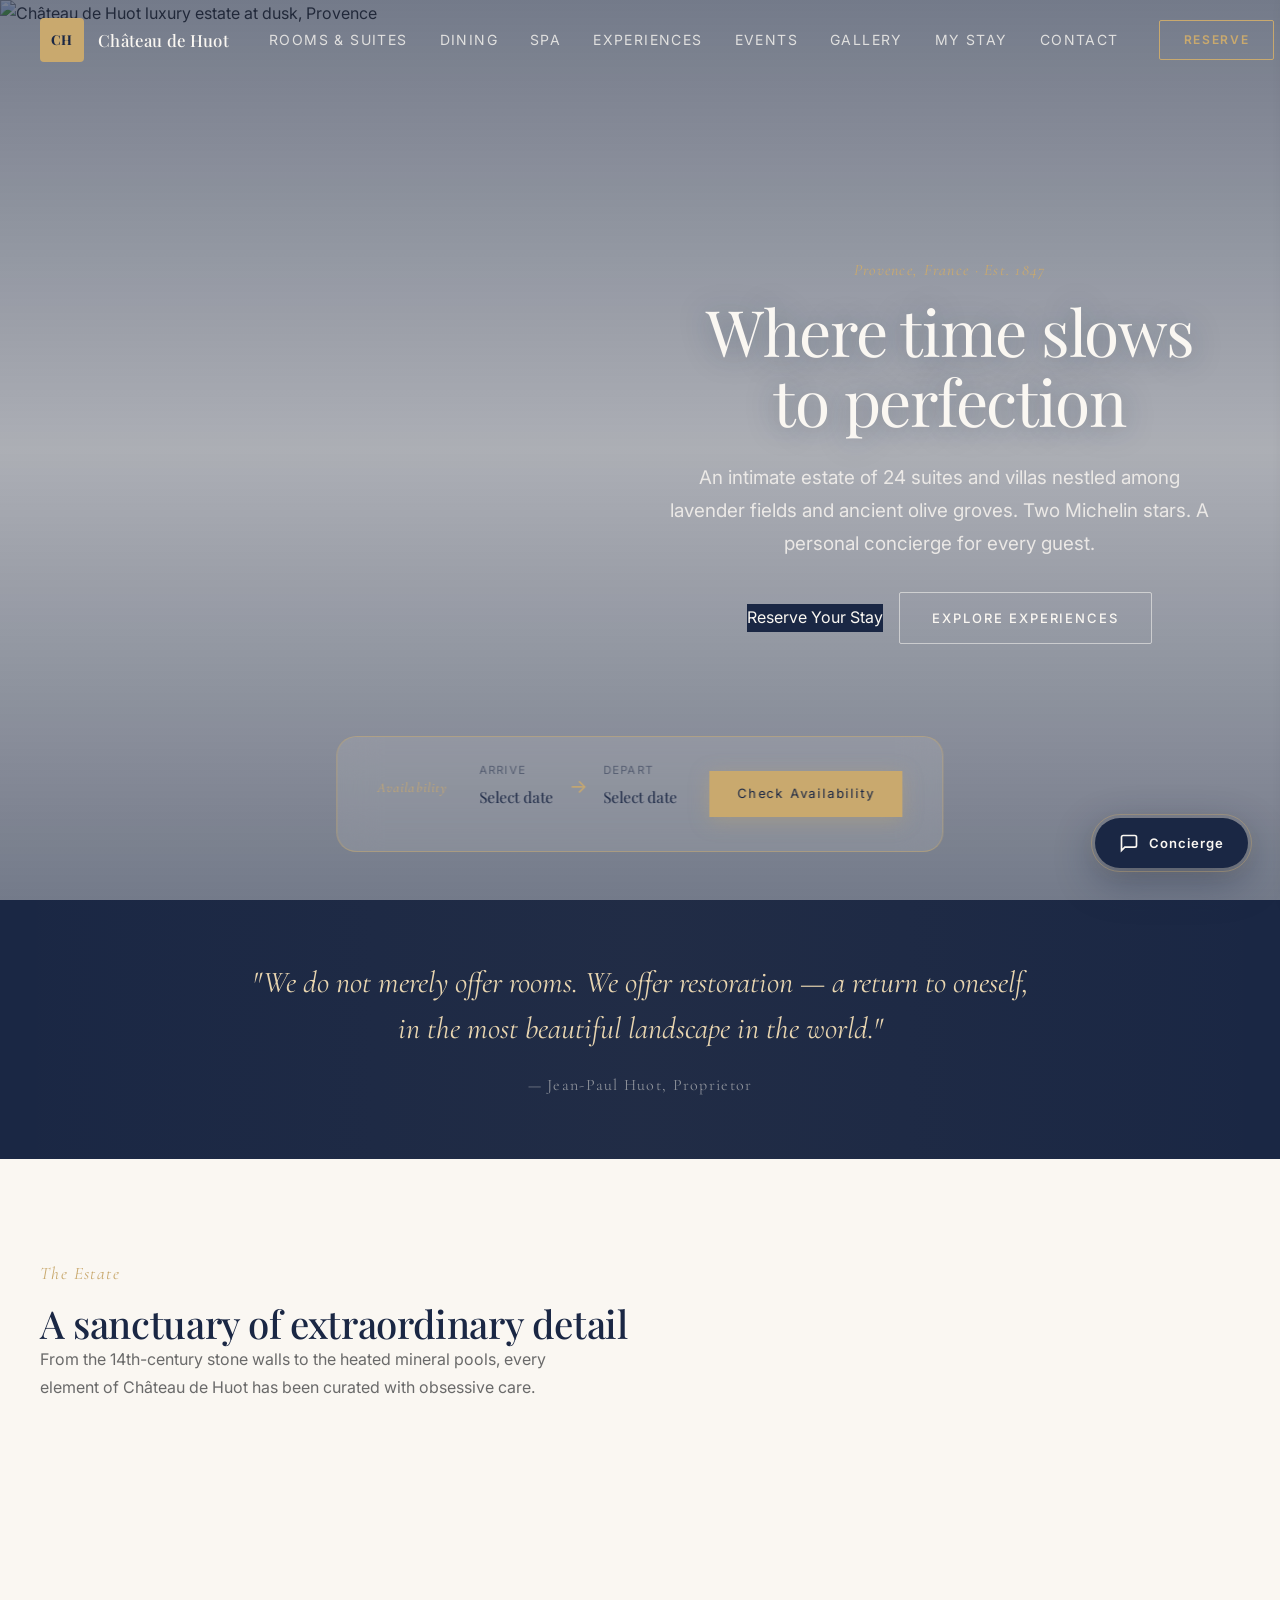
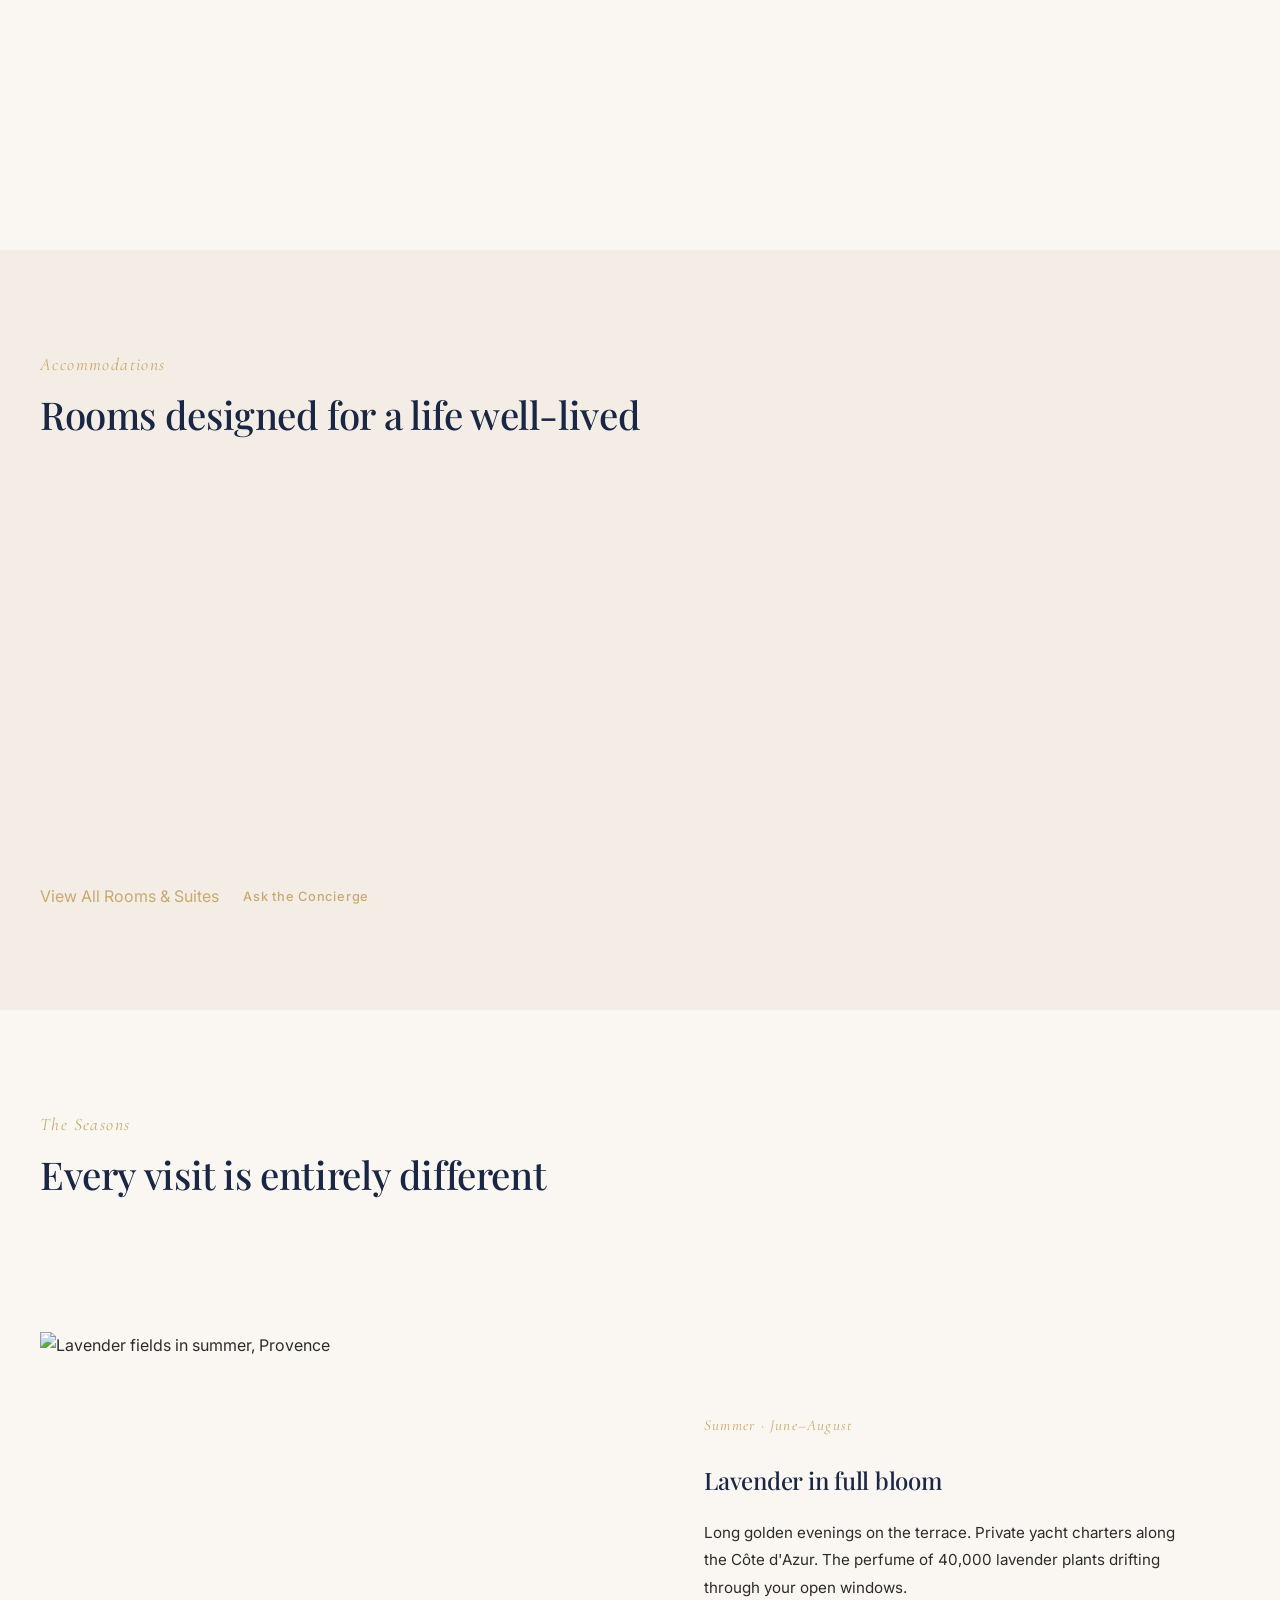
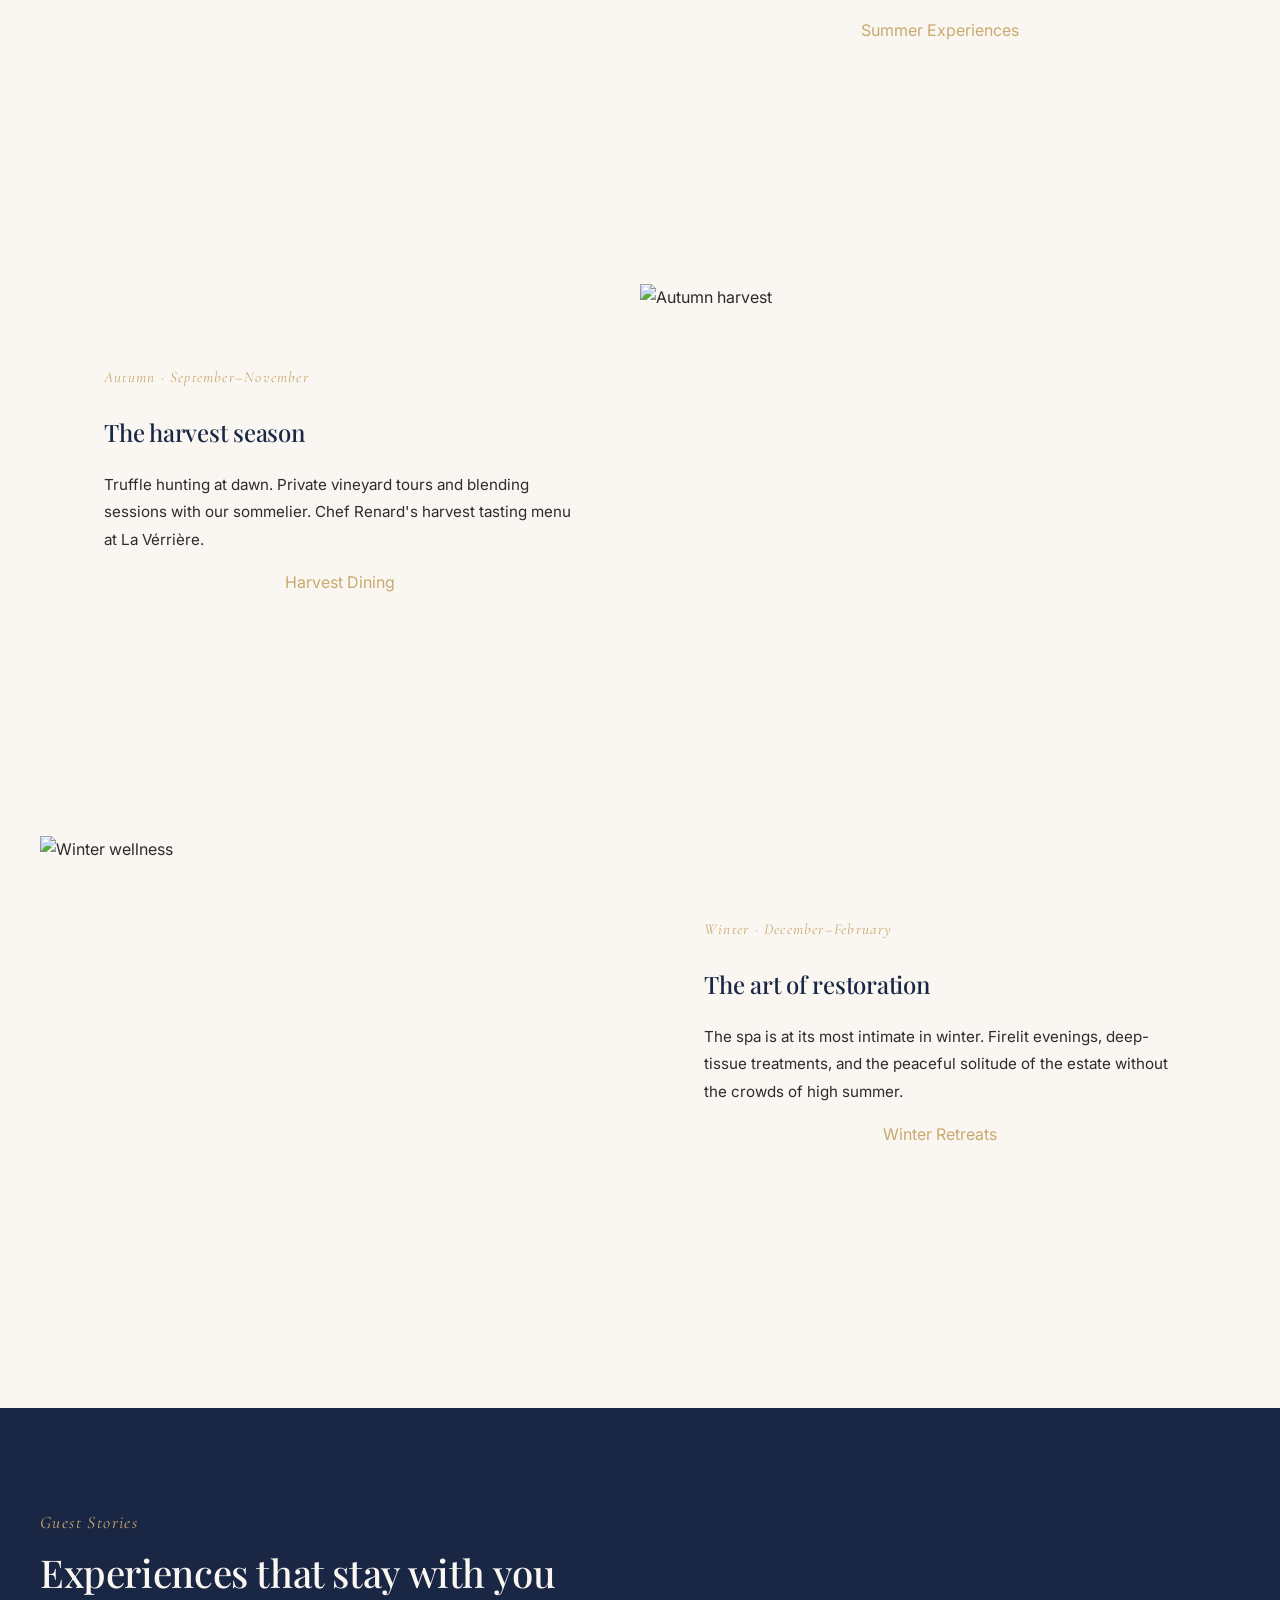
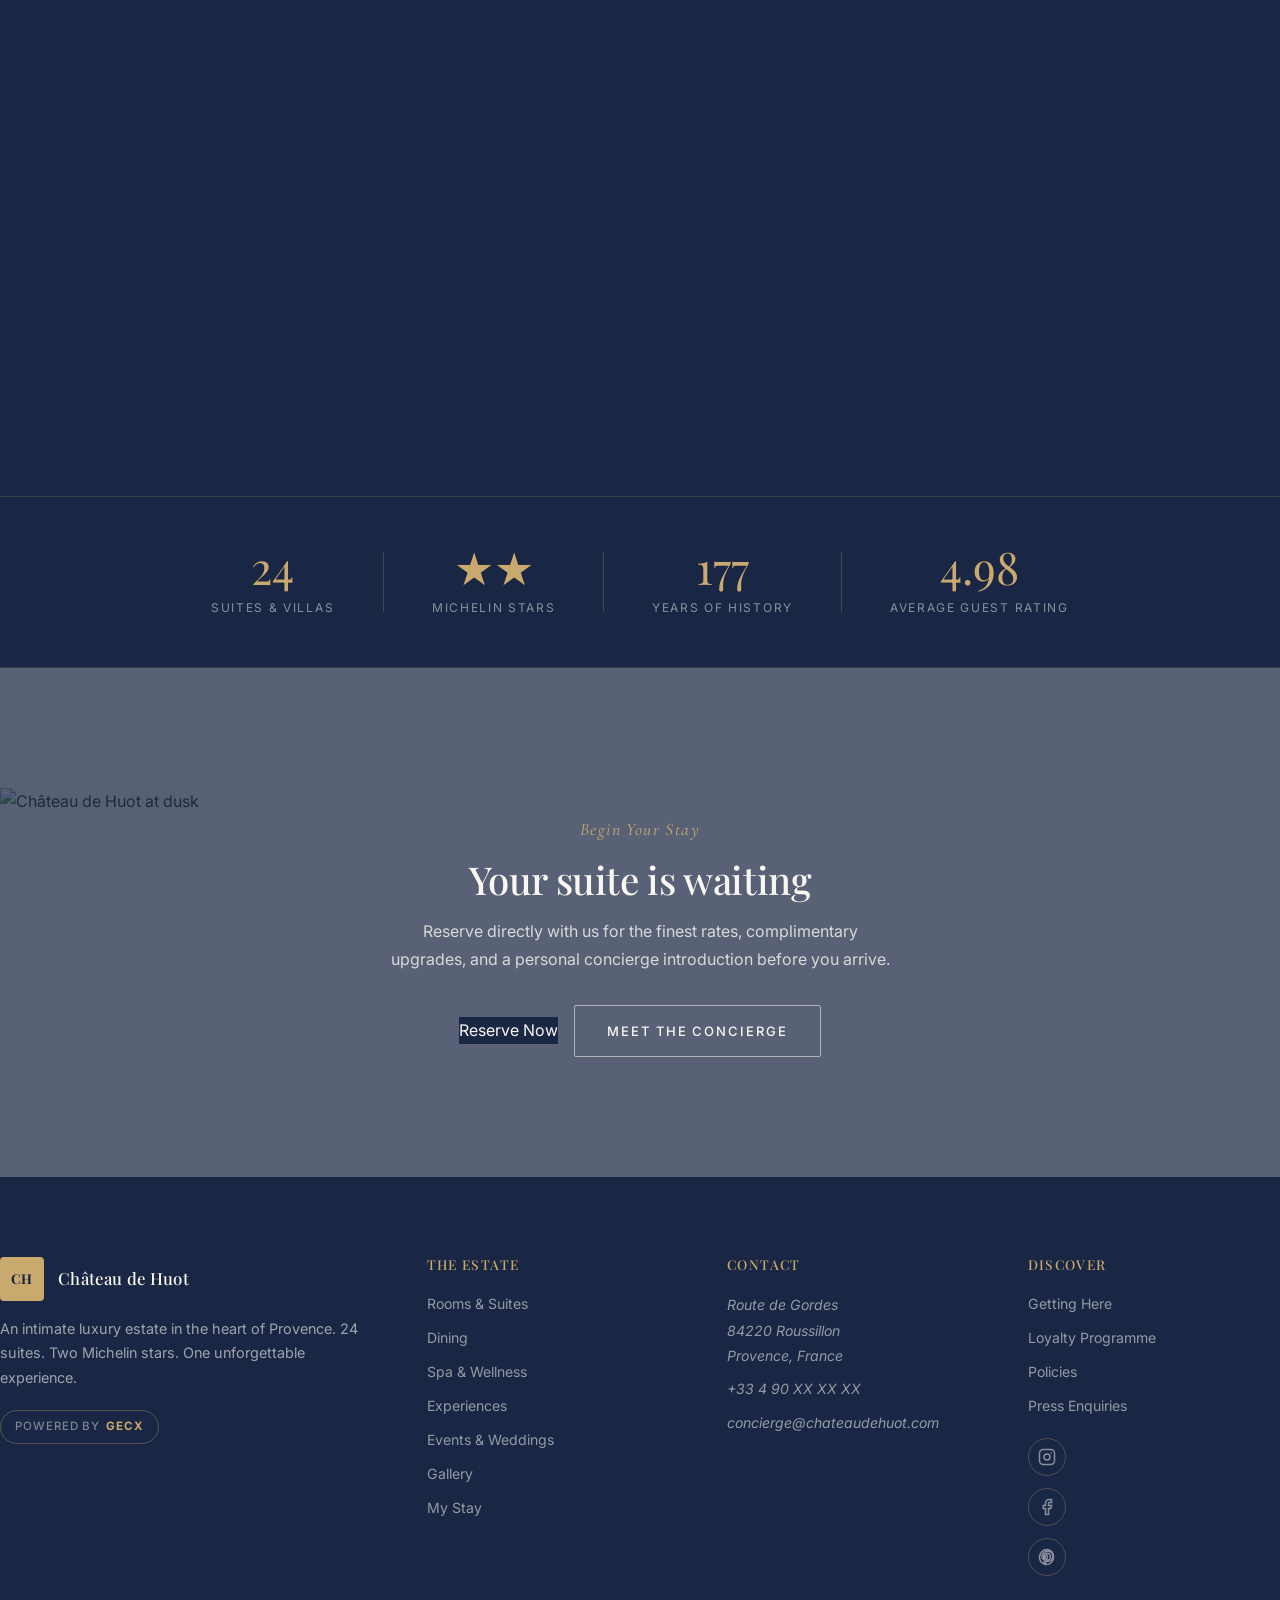
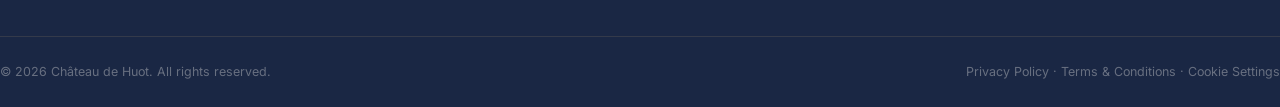
==== commit b2115fcf: "chore(deploy): prep static demo for hosting Add Vercel static config and checkpoint current UI/chat " ====
--- a/index.html
+++ b/index.html
@@ -55,7 +55,7 @@
   <!-- HERO -->
   <section class="hero-section">
     <div class="parallax-img hero-bg">
-      <img src="https://images.unsplash.com/photo-1600011689032-8b628b8a8747?w=1600&q=85&fit=crop" alt="Château de Huot stone estate, Provence">
+      <img src="https://images.unsplash.com/photo-1566073771259-6a8506099945?w=1600&q=85&fit=crop" alt="Château de Huot luxury estate at dusk, Provence">
     </div>
     <div class="hero-grain"></div>
     <div class="hero-overlay"></div>
--- a/css/components.css
+++ b/css/components.css
@@ -749,13 +749,21 @@
    -------------------------------------------------------------------------- */
 
 .testimonial-card {
-  background-color: var(--stone-light, #F3EDE5);
+  background-color: rgba(250, 247, 242, 0.08);
+  border: 1px solid rgba(201, 169, 110, 0.15);
+  backdrop-filter: blur(8px);
   border-radius: var(--radius, 12px);
   padding: 32px;
   display: flex;
   flex-direction: column;
   gap: 20px;
   position: relative;
+  transition: border-color 300ms ease, background-color 300ms ease;
+}
+
+.testimonial-card:hover {
+  border-color: rgba(201, 169, 110, 0.35);
+  background-color: rgba(250, 247, 242, 0.12);
 }
 
 .testimonial-card::before {
--- a/css/chat-widget.css
+++ b/css/chat-widget.css
@@ -9,7 +9,7 @@
 
 /* Widen the chat panel for better widget breathing room */
 .chat-panel {
-  width: 480px !important;
+  width: 460px !important;
 }
 
 /* More polished widget label — Cormorant italic instead of all-caps Inter */
@@ -2745,7 +2745,7 @@
 .chat-avatar { width: 36px; height: 36px; border-radius: 10px; background: rgba(201,169,110,0.2); display: flex; align-items: center; justify-content: center; color: var(--gold); border: 1px solid rgba(201,169,110,0.3); }
 .chat-header-info { display: flex; flex-direction: column; }
 .chat-hotel-name { font-family: 'Playfair Display', serif; font-size: 0.9rem; color: var(--cream); font-weight: 500; line-height: 1.2; }
-.chat-status { font-size: 0.72rem; color: rgba(250,247,242,0.55); letter-spacing: 0.04em; display: flex; align-items: center; gap: 0; }
+.chat-status { font-size: 0.72rem; color: rgba(250,247,242,0.55); letter-spacing: 0.04em; display: flex; align-items: center; gap: 6px; }
 .chat-close { background: rgba(255,255,255,0.1); border: none; color: var(--cream); width: 32px; height: 32px; border-radius: 50%; display: flex; align-items: center; justify-content: center; cursor: pointer; transition: background 240ms ease, transform 240ms ease; }
 .chat-close:hover { background: rgba(255,255,255,0.2); transform: scale(1.1); }
 
@@ -3035,7 +3035,7 @@
 /* --------------------------------------------------------------------------
    Chat Panel — Wider
    -------------------------------------------------------------------------- */
-.chat-panel { width: 440px; }
+/* width set via !important override at top of file */
 
 /* --------------------------------------------------------------------------
    Message Timestamps
@@ -3075,8 +3075,8 @@
    -------------------------------------------------------------------------- */
 .btn-gold:hover, .btn-gold-sm:hover, .btn-navy:hover { transform: scale(1.02); box-shadow: 0 4px 15px rgba(0,0,0,0.15); }
 
-/* Card tilt on hover */
-.room-card:hover, .spa-card:hover, .exp-card:hover { transform: perspective(800px) rotateY(-2deg) translateY(-2px); }
+/* Card lift on hover — subtle, elegant */
+.spa-card:hover, .exp-card:hover { transform: translateY(-3px); }
 
 /* Success checkmark draw animation */
 @keyframes checkDraw { to { stroke-dashoffset: 0; } }
